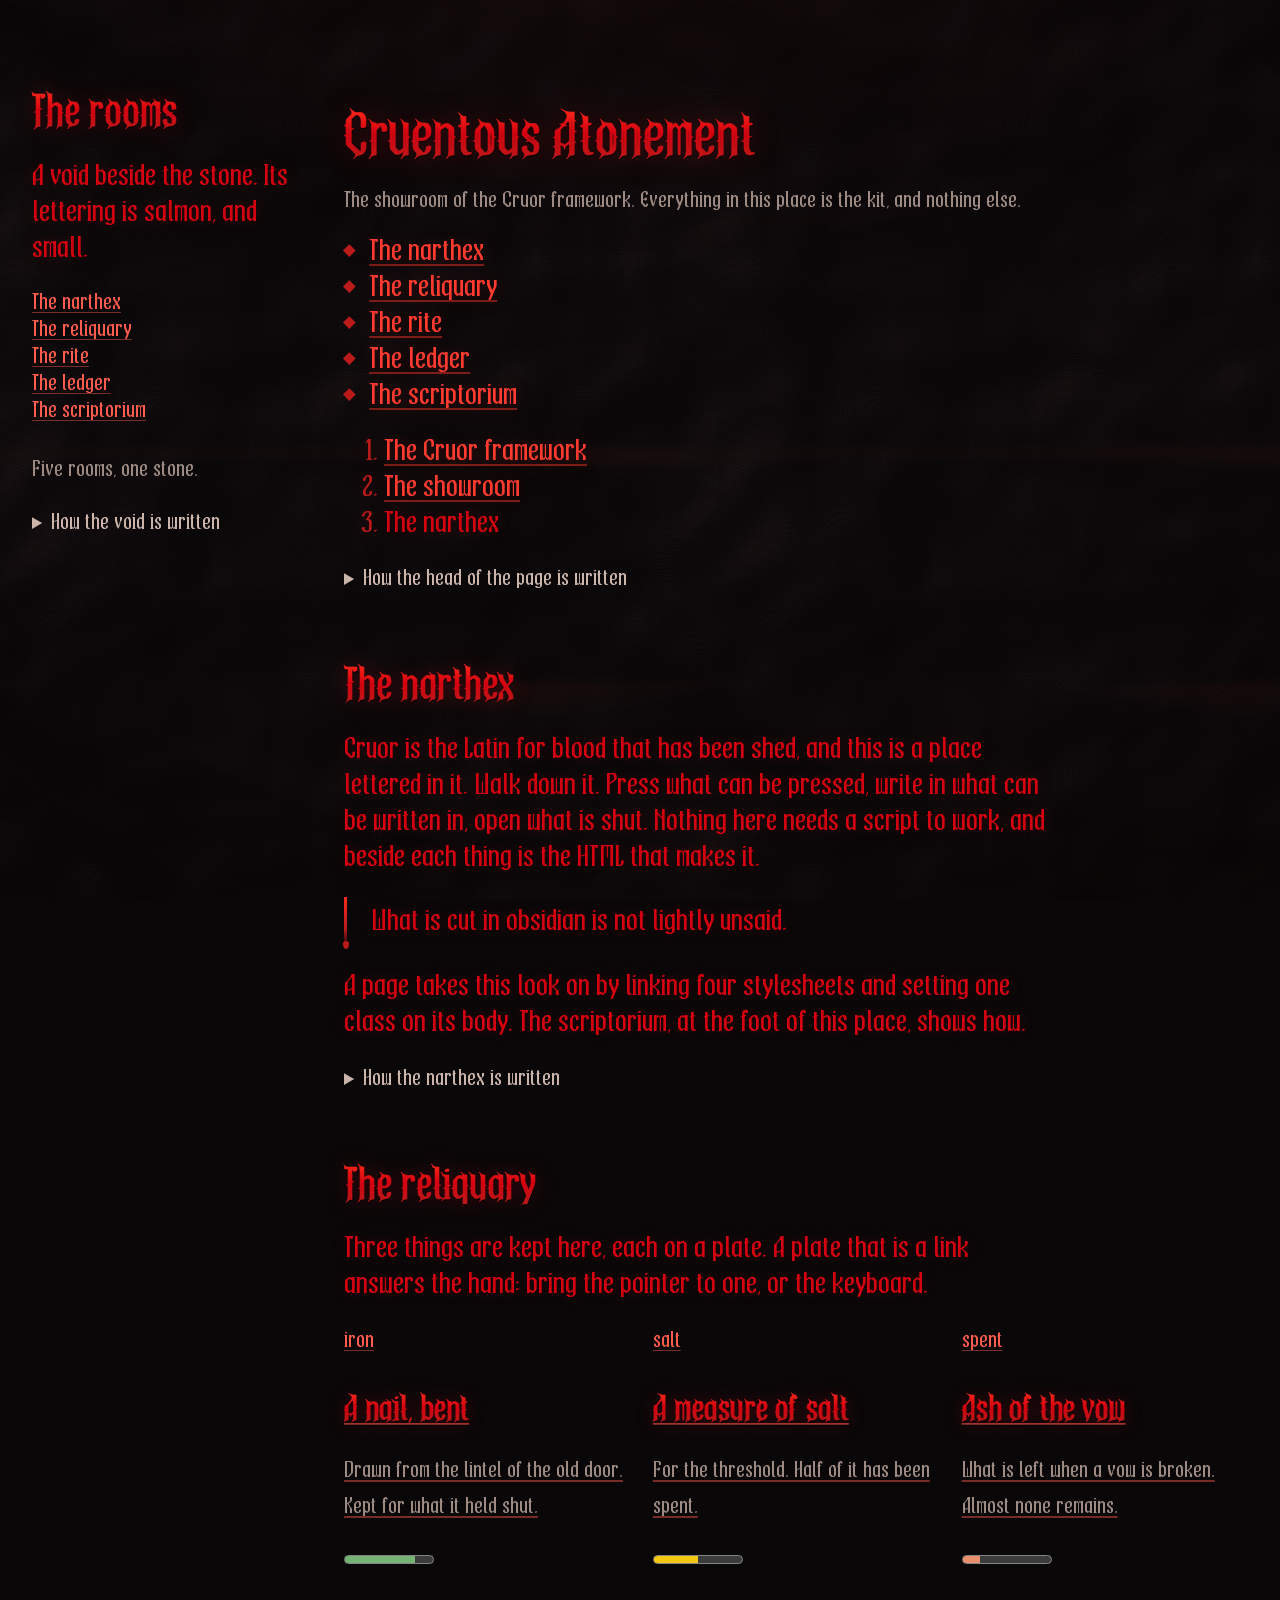
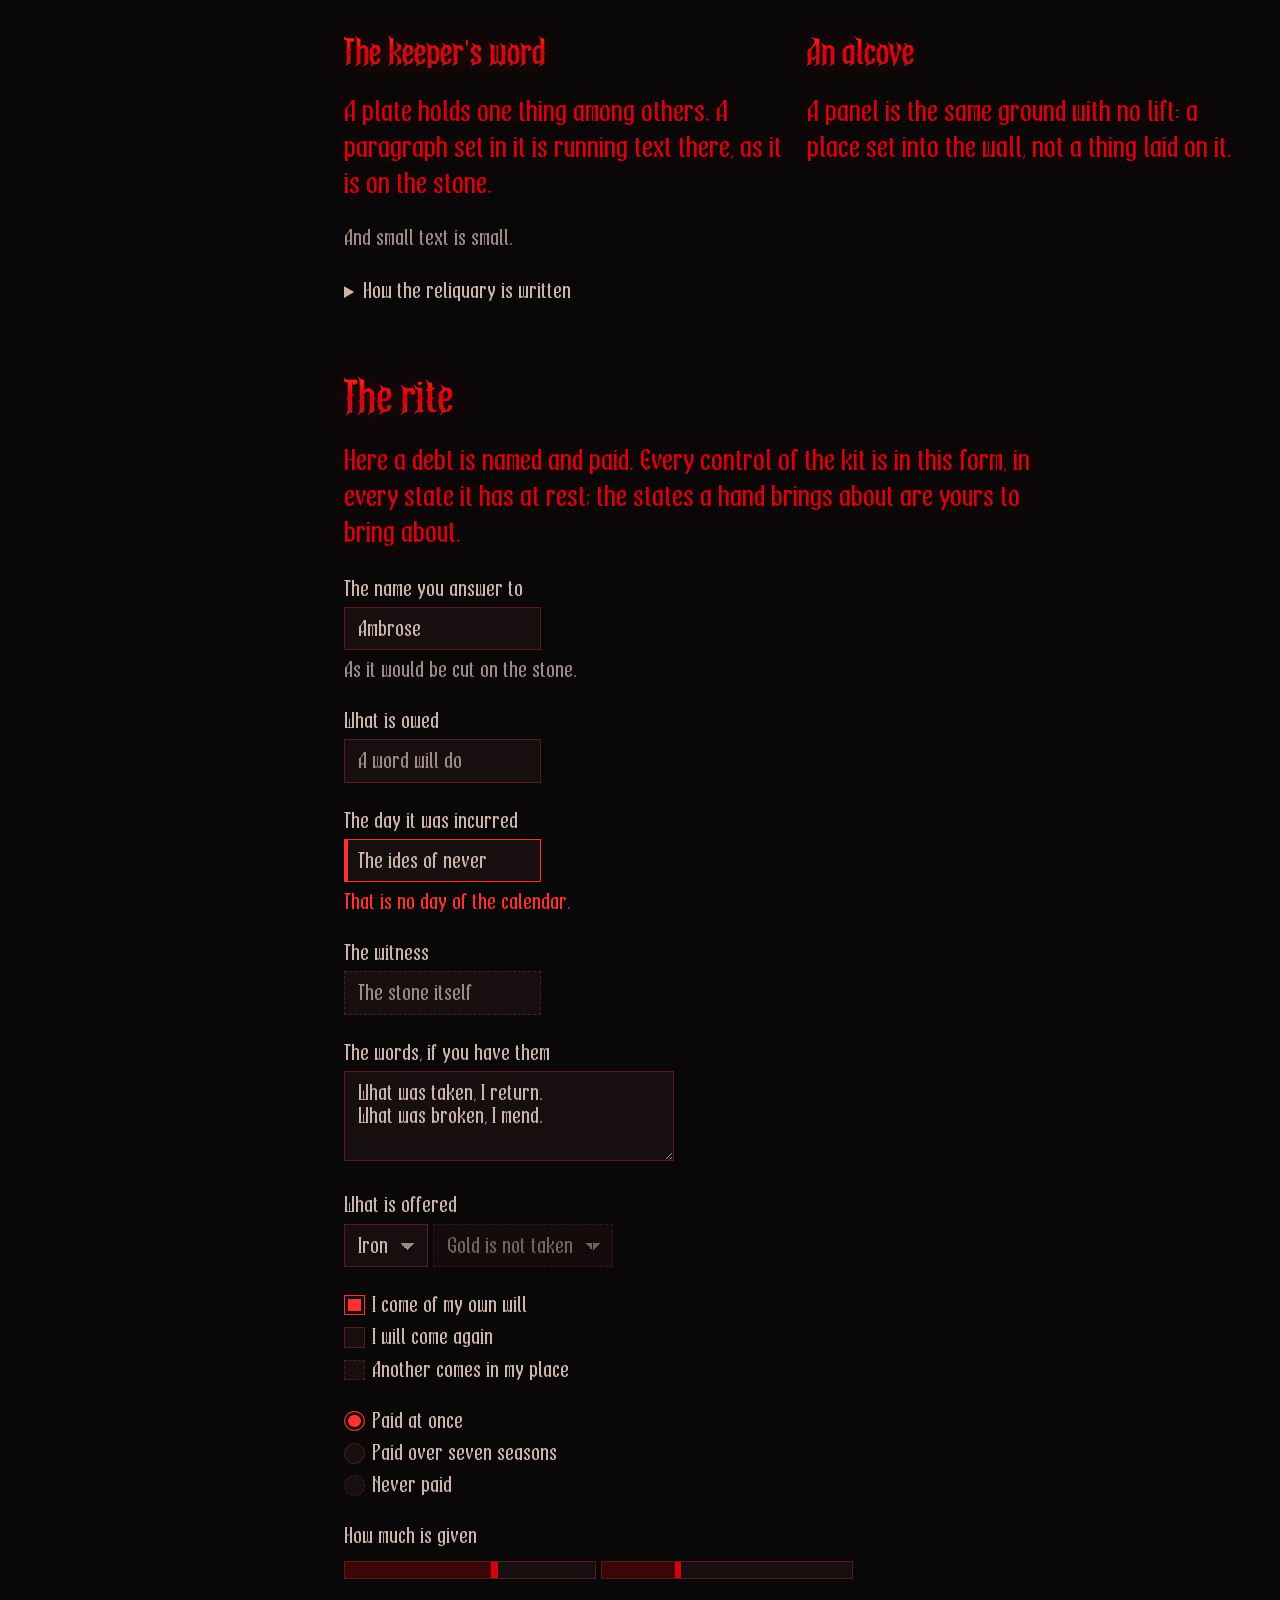
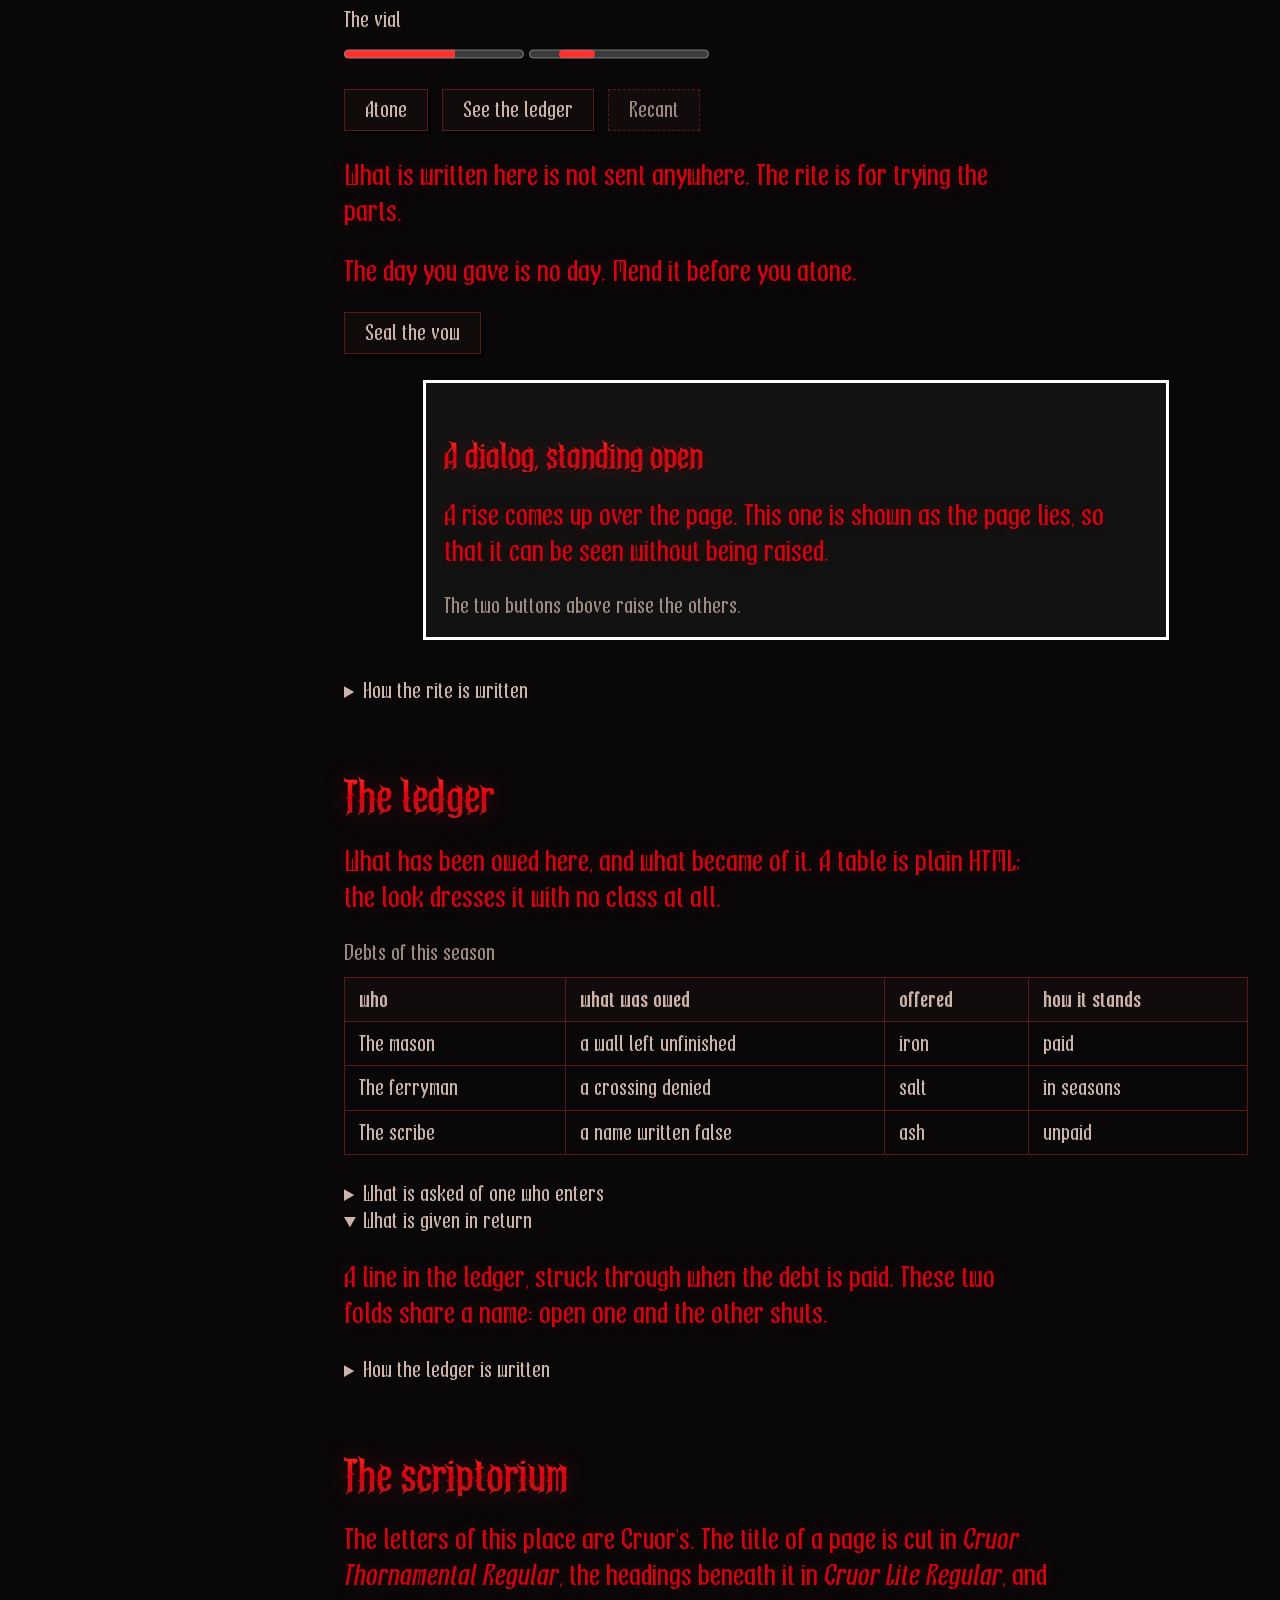
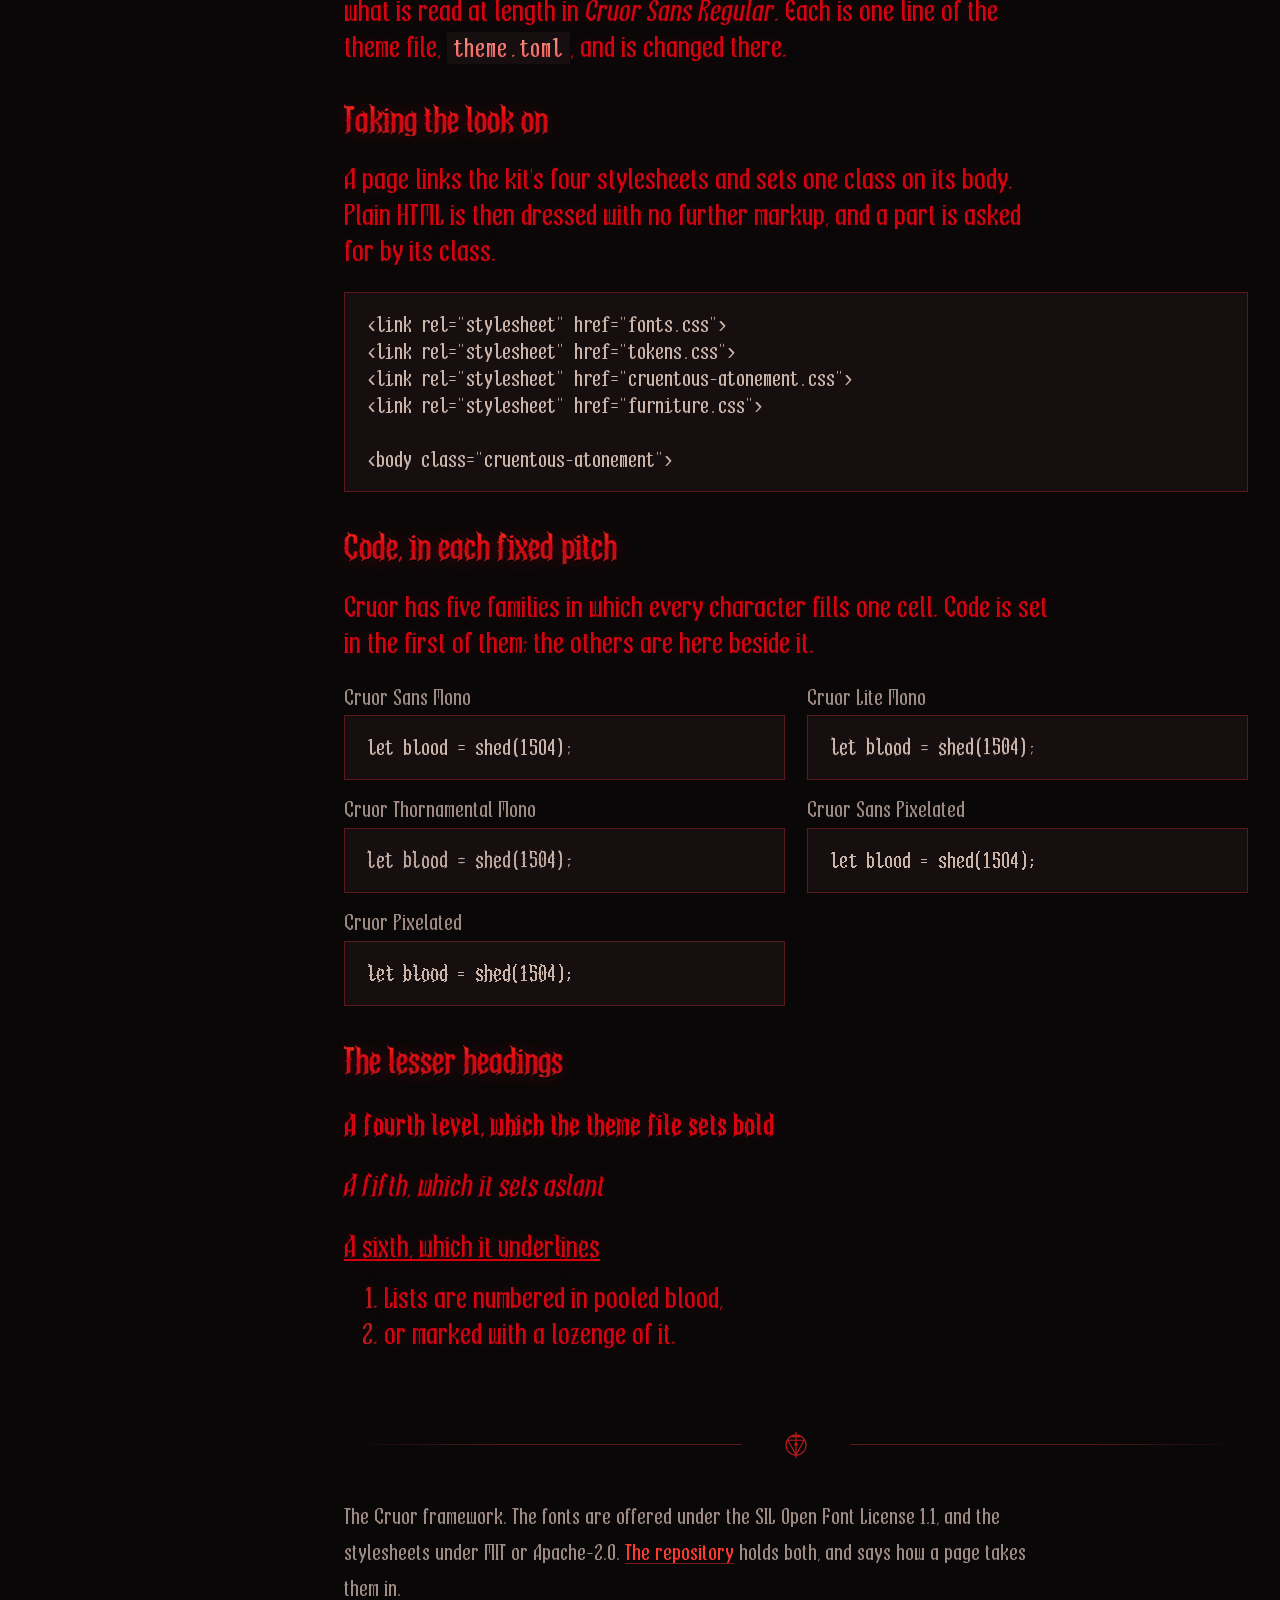
==== showroom/index.html @ e559965f "sprint-1: T-209 The showroom, built from the kit alone" ====
<!doctype html>
<html lang="en">
<head>
<meta charset="utf-8">
<meta name="viewport" content="width=device-width, initial-scale=1">
<title>Cruentous Atonement: the showroom of the Cruor framework</title>
<meta name="description" content="A place built from the Cruor framework and nothing else: the look called Cruentous Atonement, and every part of its furniture, to be seen and tried.">
<link rel="stylesheet" href="../fonts/fonts.css">
<link rel="stylesheet" href="../look/tokens.css">
<link rel="stylesheet" href="../look/cruentous-atonement.css">
<link rel="stylesheet" href="../look/furniture.css">
<link rel="stylesheet" href="showroom.css">
</head>
<body class="cruentous-atonement">

<div class="place">

<aside class="wing">
<nav class="cruor-void" id="void" aria-label="The rooms of this place" data-shows="the void: as it lies">
  <h2>The rooms</h2>
  <p>A void beside the stone. Its lettering is salmon, and small.</p>
  <div><a href="#narthex" aria-current="true" data-shows="the void: with a current row">The narthex</a></div>
  <div><a href="#reliquary">The reliquary</a></div>
  <div><a href="#rite">The rite</a></div>
  <div><a href="#ledger">The ledger</a></div>
  <div><a href="#scriptorium">The scriptorium</a></div>
  <p><small>Five rooms, one stone.</small></p>
</nav>
<details class="cruor-fold how">
<summary>How the void is written</summary>
<pre class="written" data-of="void"><code>&lt;nav class=&quot;cruor-void&quot; id=&quot;void&quot; aria-label=&quot;The rooms of this place&quot; data-shows=&quot;the void: as it lies&quot;&gt;
  &lt;h2&gt;The rooms&lt;/h2&gt;
  &lt;p&gt;A void beside the stone. Its lettering is salmon, and small.&lt;/p&gt;
  &lt;div&gt;&lt;a href=&quot;#narthex&quot; aria-current=&quot;true&quot; data-shows=&quot;the void: with a current row&quot;&gt;The narthex&lt;/a&gt;&lt;/div&gt;
  &lt;div&gt;&lt;a href=&quot;#reliquary&quot;&gt;The reliquary&lt;/a&gt;&lt;/div&gt;
  &lt;div&gt;&lt;a href=&quot;#rite&quot;&gt;The rite&lt;/a&gt;&lt;/div&gt;
  &lt;div&gt;&lt;a href=&quot;#ledger&quot;&gt;The ledger&lt;/a&gt;&lt;/div&gt;
  &lt;div&gt;&lt;a href=&quot;#scriptorium&quot;&gt;The scriptorium&lt;/a&gt;&lt;/div&gt;
  &lt;p&gt;&lt;small&gt;Five rooms, one stone.&lt;/small&gt;&lt;/p&gt;
&lt;/nav&gt;</code></pre>
</details>
</aside>

<main class="nave">

<header class="cruor-masthead" id="head" data-shows="masthead: as it lies">
  <h1>Cruentous Atonement</h1>
  <small>The showroom of the Cruor framework. Everything in this place is the kit, and nothing else.</small>
</header>

<nav aria-label="The rooms, along the head of the page">
<ul class="cruor-links" id="ways" data-shows="bar of links: with a current link">
  <li><a href="#narthex" aria-current="page">The narthex</a></li>
  <li><a href="#reliquary">The reliquary</a></li>
  <li><a href="#rite">The rite</a></li>
  <li><a href="#ledger">The ledger</a></li>
  <li><a href="#scriptorium">The scriptorium</a></li>
</ul>
</nav>

<nav aria-label="Where this room lies">
<ol class="cruor-trail" id="trail" data-shows="trail: with a current place">
  <li><a href="https://github.com/crussella0129/cruor-framework">The Cruor framework</a></li>
  <li><a href="#head">The showroom</a></li>
  <li><span aria-current="page">The narthex</span></li>
</ol>
</nav>

<details class="cruor-fold how">
<summary>How the head of the page is written</summary>
<pre class="written" data-of="head"><code>&lt;header class=&quot;cruor-masthead&quot; id=&quot;head&quot; data-shows=&quot;masthead: as it lies&quot;&gt;
  &lt;h1&gt;Cruentous Atonement&lt;/h1&gt;
  &lt;small&gt;The showroom of the Cruor framework. Everything in this place is the kit, and nothing else.&lt;/small&gt;
&lt;/header&gt;</code></pre>
<pre class="written" data-of="ways"><code>&lt;ul class=&quot;cruor-links&quot; id=&quot;ways&quot; data-shows=&quot;bar of links: with a current link&quot;&gt;
  &lt;li&gt;&lt;a href=&quot;#narthex&quot; aria-current=&quot;page&quot;&gt;The narthex&lt;/a&gt;&lt;/li&gt;
  &lt;li&gt;&lt;a href=&quot;#reliquary&quot;&gt;The reliquary&lt;/a&gt;&lt;/li&gt;
  &lt;li&gt;&lt;a href=&quot;#rite&quot;&gt;The rite&lt;/a&gt;&lt;/li&gt;
  &lt;li&gt;&lt;a href=&quot;#ledger&quot;&gt;The ledger&lt;/a&gt;&lt;/li&gt;
  &lt;li&gt;&lt;a href=&quot;#scriptorium&quot;&gt;The scriptorium&lt;/a&gt;&lt;/li&gt;
&lt;/ul&gt;</code></pre>
<pre class="written" data-of="trail"><code>&lt;ol class=&quot;cruor-trail&quot; id=&quot;trail&quot; data-shows=&quot;trail: with a current place&quot;&gt;
  &lt;li&gt;&lt;a href=&quot;https://github.com/crussella0129/cruor-framework&quot;&gt;The Cruor framework&lt;/a&gt;&lt;/li&gt;
  &lt;li&gt;&lt;a href=&quot;#head&quot;&gt;The showroom&lt;/a&gt;&lt;/li&gt;
  &lt;li&gt;&lt;span aria-current=&quot;page&quot;&gt;The narthex&lt;/span&gt;&lt;/li&gt;
&lt;/ol&gt;</code></pre>
</details>

<section class="room" id="narthex" aria-labelledby="narthex-title">
<h2 id="narthex-title">The narthex</h2>

<p class="cruor-seal" id="welcome" data-shows="seal: as it lies">Cruor is the Latin for blood that has been shed, and this is a place lettered in it. Walk down it. Press what can be pressed, write in what can be written in, open what is shut. Nothing here needs a script to work, and beside each thing is the HTML that makes it.</p>

<blockquote>What is cut in obsidian is not lightly unsaid.</blockquote>

<div class="cruor-hairline" id="scored" role="separator" data-shows="hairline: as it lies"></div>

<div class="cruor-notice" id="note" data-kind="note" data-shows="notice: a note">
  <p>A page takes this look on by linking four stylesheets and setting one class on its body. The scriptorium, at the foot of this place, shows how.</p>
</div>

<details class="cruor-fold how">
<summary>How the narthex is written</summary>
<pre class="written" data-of="welcome"><code>&lt;p class=&quot;cruor-seal&quot; id=&quot;welcome&quot; data-shows=&quot;seal: as it lies&quot;&gt;Cruor is the Latin for blood that has been shed, and this is a place lettered in it. Walk down it. Press what can be pressed, write in what can be written in, open what is shut. Nothing here needs a script to work, and beside each thing is the HTML that makes it.&lt;/p&gt;</code></pre>
<pre class="written" data-of="scored"><code>&lt;div class=&quot;cruor-hairline&quot; id=&quot;scored&quot; role=&quot;separator&quot; data-shows=&quot;hairline: as it lies&quot;&gt;&lt;/div&gt;</code></pre>
<pre class="written" data-of="note"><code>&lt;div class=&quot;cruor-notice&quot; id=&quot;note&quot; data-kind=&quot;note&quot; data-shows=&quot;notice: a note&quot;&gt;
  &lt;p&gt;A page takes this look on by linking four stylesheets and setting one class on its body. The scriptorium, at the foot of this place, shows how.&lt;/p&gt;
&lt;/div&gt;</code></pre>
</details>
</section>

<section class="room" id="reliquary" aria-labelledby="reliquary-title">
<h2 id="reliquary-title">The reliquary</h2>

<p>Three things are kept here, each on a plate. A plate that is a link answers the hand: bring the pointer to one, or the keyboard.</p>

<div class="relics">
<a class="cruor-plate" id="relic-nail" href="#rite" data-shows="plate: a link">
  <span class="cruor-badge" data-shows="badge: as it lies">iron</span>
  <h3>A nail, bent</h3>
  <p><small>Drawn from the lintel of the old door. Kept for what it held shut.</small></p>
  <meter class="cruor-measure" min="0" max="10" low="3" high="7" optimum="9" value="8" aria-label="How much of it remains" data-shows="measure: high">8 of 10</meter>
</a>
<a class="cruor-plate" id="relic-salt" href="#rite">
  <span class="cruor-badge">salt</span>
  <h3>A measure of salt</h3>
  <p><small>For the threshold. Half of it has been spent.</small></p>
  <meter class="cruor-measure" min="0" max="10" low="3" high="7" optimum="9" value="5" aria-label="How much of it remains" data-shows="measure: middling">5 of 10</meter>
</a>
<a class="cruor-plate" id="relic-ash" href="#rite">
  <span class="cruor-badge" data-kind="fault" data-shows="badge: a fault">spent</span>
  <h3>Ash of the vow</h3>
  <p><small>What is left when a vow is broken. Almost none remains.</small></p>
  <meter class="cruor-measure" min="0" max="10" low="3" high="7" optimum="9" value="2" aria-label="How much of it remains" data-shows="measure: low">2 of 10</meter>
</a>
</div>

<div class="pair">
<div class="cruor-plate" id="keeper" data-shows="plate: as it lies">
  <h3>The keeper's word</h3>
  <p>A plate holds one thing among others. A paragraph set in it is running text there, as it is on the stone.</p>
  <small>And small text is small.</small>
</div>
<div class="cruor-panel" id="alcove" data-shows="panel: as it lies">
  <h3>An alcove</h3>
  <p>A panel is the same ground with no lift: a place set into the wall, not a thing laid on it.</p>
</div>
</div>

<details class="cruor-fold how">
<summary>How the reliquary is written</summary>
<pre class="written" data-of="relic-nail"><code>&lt;a class=&quot;cruor-plate&quot; id=&quot;relic-nail&quot; href=&quot;#rite&quot; data-shows=&quot;plate: a link&quot;&gt;
  &lt;span class=&quot;cruor-badge&quot; data-shows=&quot;badge: as it lies&quot;&gt;iron&lt;/span&gt;
  &lt;h3&gt;A nail, bent&lt;/h3&gt;
  &lt;p&gt;&lt;small&gt;Drawn from the lintel of the old door. Kept for what it held shut.&lt;/small&gt;&lt;/p&gt;
  &lt;meter class=&quot;cruor-measure&quot; min=&quot;0&quot; max=&quot;10&quot; low=&quot;3&quot; high=&quot;7&quot; optimum=&quot;9&quot; value=&quot;8&quot; aria-label=&quot;How much of it remains&quot; data-shows=&quot;measure: high&quot;&gt;8 of 10&lt;/meter&gt;
&lt;/a&gt;</code></pre>
<pre class="written" data-of="relic-salt"><code>&lt;a class=&quot;cruor-plate&quot; id=&quot;relic-salt&quot; href=&quot;#rite&quot;&gt;
  &lt;span class=&quot;cruor-badge&quot;&gt;salt&lt;/span&gt;
  &lt;h3&gt;A measure of salt&lt;/h3&gt;
  &lt;p&gt;&lt;small&gt;For the threshold. Half of it has been spent.&lt;/small&gt;&lt;/p&gt;
  &lt;meter class=&quot;cruor-measure&quot; min=&quot;0&quot; max=&quot;10&quot; low=&quot;3&quot; high=&quot;7&quot; optimum=&quot;9&quot; value=&quot;5&quot; aria-label=&quot;How much of it remains&quot; data-shows=&quot;measure: middling&quot;&gt;5 of 10&lt;/meter&gt;
&lt;/a&gt;</code></pre>
<pre class="written" data-of="relic-ash"><code>&lt;a class=&quot;cruor-plate&quot; id=&quot;relic-ash&quot; href=&quot;#rite&quot;&gt;
  &lt;span class=&quot;cruor-badge&quot; data-kind=&quot;fault&quot; data-shows=&quot;badge: a fault&quot;&gt;spent&lt;/span&gt;
  &lt;h3&gt;Ash of the vow&lt;/h3&gt;
  &lt;p&gt;&lt;small&gt;What is left when a vow is broken. Almost none remains.&lt;/small&gt;&lt;/p&gt;
  &lt;meter class=&quot;cruor-measure&quot; min=&quot;0&quot; max=&quot;10&quot; low=&quot;3&quot; high=&quot;7&quot; optimum=&quot;9&quot; value=&quot;2&quot; aria-label=&quot;How much of it remains&quot; data-shows=&quot;measure: low&quot;&gt;2 of 10&lt;/meter&gt;
&lt;/a&gt;</code></pre>
<pre class="written" data-of="keeper"><code>&lt;div class=&quot;cruor-plate&quot; id=&quot;keeper&quot; data-shows=&quot;plate: as it lies&quot;&gt;
  &lt;h3&gt;The keeper&#x27;s word&lt;/h3&gt;
  &lt;p&gt;A plate holds one thing among others. A paragraph set in it is running text there, as it is on the stone.&lt;/p&gt;
  &lt;small&gt;And small text is small.&lt;/small&gt;
&lt;/div&gt;</code></pre>
<pre class="written" data-of="alcove"><code>&lt;div class=&quot;cruor-panel&quot; id=&quot;alcove&quot; data-shows=&quot;panel: as it lies&quot;&gt;
  &lt;h3&gt;An alcove&lt;/h3&gt;
  &lt;p&gt;A panel is the same ground with no lift: a place set into the wall, not a thing laid on it.&lt;/p&gt;
&lt;/div&gt;</code></pre>
</details>
</section>

<section class="room" id="rite" aria-labelledby="rite-title">
<h2 id="rite-title">The rite</h2>

<p>Here a debt is named and paid. Every control of the kit is in this form, in every state it has at rest; the states a hand brings about are yours to bring about.</p>

<form class="cruor-panel rite" action="#rite" method="get">
<div class="line" id="rite-name">
  <label class="cruor-label" for="name" data-shows="label: as it lies">The name you answer to</label>
  <input class="cruor-field" id="name" name="name" type="text" value="Ambrose" data-shows="field: filled">
  <span class="cruor-hint" data-shows="hint: as it lies">As it would be cut on the stone.</span>
</div>
<div class="line" id="rite-debt">
  <label class="cruor-label" for="debt">What is owed</label>
  <input class="cruor-field" id="debt" name="debt" type="text" placeholder="A word will do" data-shows="field: empty">
</div>
<div class="line" id="rite-day">
  <label class="cruor-label" for="day">The day it was incurred</label>
  <input class="cruor-field" id="day" name="day" type="text" value="The ides of never" aria-invalid="true" aria-describedby="day-fault" data-shows="field: faulty">
  <span class="cruor-fault" id="day-fault" data-shows="fault: as it lies">That is no day of the calendar.</span>
</div>
<div class="line" id="rite-sealed">
  <label class="cruor-label" for="witness">The witness</label>
  <input class="cruor-field" id="witness" name="witness" type="text" value="The stone itself" disabled data-shows="field: unable">
</div>
    <div class="line" id="rite-words">
      <label class="cruor-label" for="words">The words, if you have them</label>
      <textarea class="cruor-field" id="words" name="words" rows="3" cols="36" data-shows="field: many lines">What was taken, I return.
What was broken, I mend.</textarea>
    </div>
<div class="line" id="rite-offering">
  <label class="cruor-label" for="offering">What is offered</label>
  <select class="cruor-choice" id="offering" name="offering" data-shows="choice: as it lies">
    <option>Iron</option>
    <option>Salt</option>
    <option>Ash</option>
  </select>
  <select class="cruor-choice" name="refused" disabled aria-label="What cannot be offered" data-shows="choice: unable">
    <option>Gold is not taken</option>
  </select>
</div>
<div class="line" id="rite-will">
  <label class="cruor-label"><input class="cruor-tick" type="checkbox" name="will" checked data-shows="tick box: ticked">I come of my own will</label>
  <label class="cruor-label"><input class="cruor-tick" type="checkbox" name="again" data-shows="tick box: unticked">I will come again</label>
  <label class="cruor-label"><input class="cruor-tick" type="checkbox" name="proxy" disabled data-shows="tick box: unable">Another comes in my place</label>
</div>
<div class="line" id="rite-paid">
  <label class="cruor-label"><input class="cruor-radio" type="radio" name="paid" value="once" checked data-shows="radio button: picked">Paid at once</label>
  <label class="cruor-label"><input class="cruor-radio" type="radio" name="paid" value="seasons" data-shows="radio button: unpicked">Paid over seven seasons</label>
  <label class="cruor-label"><input class="cruor-radio" type="radio" name="never" value="never" disabled data-shows="radio button: unable">Never paid</label>
</div>
<div class="line" id="rite-measure">
  <label class="cruor-label" for="drops">How much is given</label>
  <input class="cruor-slider" id="drops" name="drops" type="range" min="0" max="10" value="6" data-shows="slider: as it lies">
  <input class="cruor-slider" name="fixed" type="range" min="0" max="10" value="3" disabled aria-label="What has been given already" data-shows="slider: unable">
</div>
<div class="line" id="rite-vial">
  <label class="cruor-label" for="vial">The vial</label>
  <progress class="cruor-progress" id="vial" max="100" value="62" data-shows="progress: with a value">62 of 100</progress>
  <progress class="cruor-progress" aria-label="A vial not yet measured" data-shows="progress: without one"></progress>
</div>
<div class="line" id="rite-act">
  <button type="button" class="cruor-button" popovertarget="whisper" data-shows="button: as it lies">Atone</button>
  <a class="cruor-button" href="#ledger" data-shows="button: a link">See the ledger</a>
  <button type="button" class="cruor-button" disabled data-shows="button: unable">Recant</button>
  <span class="cruor-loader" role="status" aria-label="The stone considers" data-shows="loader: as it lies"></span>
</div>
</form>

<div class="cruor-notice" id="warning" data-kind="warning" data-shows="notice: a warning">
  <p>What is written here is not sent anywhere. The rite is for trying the parts.</p>
</div>

<div class="cruor-notice" id="refusal" data-kind="fault" data-shows="notice: a fault">
  <p>The day you gave is no day. Mend it before you atone.</p>
</div>

<div class="cruor-rise" id="whisper" popover>
  <p>It is heard. Nothing more is asked of you today.</p>
  <small>Press Escape, or anywhere beyond this, to send it away.</small>
</div>

<div class="line" id="rite-vow">
  <button type="button" class="cruor-button" commandfor="vow" command="show-modal">Seal the vow</button>
  <dialog class="cruor-rise" id="vow" aria-labelledby="vow-title">
    <h3 id="vow-title">Seal it?</h3>
    <p>Once sealed, the page behind this waits until you answer.</p>
    <button type="button" class="cruor-button" commandfor="vow" command="close">It is sealed</button>
  </dialog>
</div>

<div class="stage">
<dialog class="cruor-rise" id="standing" open aria-labelledby="standing-title" data-shows="rise: a dialog, open">
  <h3 id="standing-title">A dialog, standing open</h3>
  <p>A rise comes up over the page. This one is shown as the page lies, so that it can be seen without being raised.</p>
  <small>The two buttons above raise the others.</small>
</dialog>
</div>

<details class="cruor-fold how">
<summary>How the rite is written</summary>
<pre class="written" data-of="rite-name"><code>&lt;div class=&quot;line&quot; id=&quot;rite-name&quot;&gt;
  &lt;label class=&quot;cruor-label&quot; for=&quot;name&quot; data-shows=&quot;label: as it lies&quot;&gt;The name you answer to&lt;/label&gt;
  &lt;input class=&quot;cruor-field&quot; id=&quot;name&quot; name=&quot;name&quot; type=&quot;text&quot; value=&quot;Ambrose&quot; data-shows=&quot;field: filled&quot;&gt;
  &lt;span class=&quot;cruor-hint&quot; data-shows=&quot;hint: as it lies&quot;&gt;As it would be cut on the stone.&lt;/span&gt;
&lt;/div&gt;</code></pre>
<pre class="written" data-of="rite-debt"><code>&lt;div class=&quot;line&quot; id=&quot;rite-debt&quot;&gt;
  &lt;label class=&quot;cruor-label&quot; for=&quot;debt&quot;&gt;What is owed&lt;/label&gt;
  &lt;input class=&quot;cruor-field&quot; id=&quot;debt&quot; name=&quot;debt&quot; type=&quot;text&quot; placeholder=&quot;A word will do&quot; data-shows=&quot;field: empty&quot;&gt;
&lt;/div&gt;</code></pre>
<pre class="written" data-of="rite-day"><code>&lt;div class=&quot;line&quot; id=&quot;rite-day&quot;&gt;
  &lt;label class=&quot;cruor-label&quot; for=&quot;day&quot;&gt;The day it was incurred&lt;/label&gt;
  &lt;input class=&quot;cruor-field&quot; id=&quot;day&quot; name=&quot;day&quot; type=&quot;text&quot; value=&quot;The ides of never&quot; aria-invalid=&quot;true&quot; aria-describedby=&quot;day-fault&quot; data-shows=&quot;field: faulty&quot;&gt;
  &lt;span class=&quot;cruor-fault&quot; id=&quot;day-fault&quot; data-shows=&quot;fault: as it lies&quot;&gt;That is no day of the calendar.&lt;/span&gt;
&lt;/div&gt;</code></pre>
<pre class="written" data-of="rite-sealed"><code>&lt;div class=&quot;line&quot; id=&quot;rite-sealed&quot;&gt;
  &lt;label class=&quot;cruor-label&quot; for=&quot;witness&quot;&gt;The witness&lt;/label&gt;
  &lt;input class=&quot;cruor-field&quot; id=&quot;witness&quot; name=&quot;witness&quot; type=&quot;text&quot; value=&quot;The stone itself&quot; disabled data-shows=&quot;field: unable&quot;&gt;
&lt;/div&gt;</code></pre>
<pre class="written" data-of="rite-words"><code>    &lt;div class=&quot;line&quot; id=&quot;rite-words&quot;&gt;
      &lt;label class=&quot;cruor-label&quot; for=&quot;words&quot;&gt;The words, if you have them&lt;/label&gt;
      &lt;textarea class=&quot;cruor-field&quot; id=&quot;words&quot; name=&quot;words&quot; rows=&quot;3&quot; cols=&quot;36&quot; data-shows=&quot;field: many lines&quot;&gt;What was taken, I return.
What was broken, I mend.&lt;/textarea&gt;
    &lt;/div&gt;</code></pre>
<pre class="written" data-of="rite-offering"><code>&lt;div class=&quot;line&quot; id=&quot;rite-offering&quot;&gt;
  &lt;label class=&quot;cruor-label&quot; for=&quot;offering&quot;&gt;What is offered&lt;/label&gt;
  &lt;select class=&quot;cruor-choice&quot; id=&quot;offering&quot; name=&quot;offering&quot; data-shows=&quot;choice: as it lies&quot;&gt;
    &lt;option&gt;Iron&lt;/option&gt;
    &lt;option&gt;Salt&lt;/option&gt;
    &lt;option&gt;Ash&lt;/option&gt;
  &lt;/select&gt;
  &lt;select class=&quot;cruor-choice&quot; name=&quot;refused&quot; disabled aria-label=&quot;What cannot be offered&quot; data-shows=&quot;choice: unable&quot;&gt;
    &lt;option&gt;Gold is not taken&lt;/option&gt;
  &lt;/select&gt;
&lt;/div&gt;</code></pre>
<pre class="written" data-of="rite-will"><code>&lt;div class=&quot;line&quot; id=&quot;rite-will&quot;&gt;
  &lt;label class=&quot;cruor-label&quot;&gt;&lt;input class=&quot;cruor-tick&quot; type=&quot;checkbox&quot; name=&quot;will&quot; checked data-shows=&quot;tick box: ticked&quot;&gt;I come of my own will&lt;/label&gt;
  &lt;label class=&quot;cruor-label&quot;&gt;&lt;input class=&quot;cruor-tick&quot; type=&quot;checkbox&quot; name=&quot;again&quot; data-shows=&quot;tick box: unticked&quot;&gt;I will come again&lt;/label&gt;
  &lt;label class=&quot;cruor-label&quot;&gt;&lt;input class=&quot;cruor-tick&quot; type=&quot;checkbox&quot; name=&quot;proxy&quot; disabled data-shows=&quot;tick box: unable&quot;&gt;Another comes in my place&lt;/label&gt;
&lt;/div&gt;</code></pre>
<pre class="written" data-of="rite-paid"><code>&lt;div class=&quot;line&quot; id=&quot;rite-paid&quot;&gt;
  &lt;label class=&quot;cruor-label&quot;&gt;&lt;input class=&quot;cruor-radio&quot; type=&quot;radio&quot; name=&quot;paid&quot; value=&quot;once&quot; checked data-shows=&quot;radio button: picked&quot;&gt;Paid at once&lt;/label&gt;
  &lt;label class=&quot;cruor-label&quot;&gt;&lt;input class=&quot;cruor-radio&quot; type=&quot;radio&quot; name=&quot;paid&quot; value=&quot;seasons&quot; data-shows=&quot;radio button: unpicked&quot;&gt;Paid over seven seasons&lt;/label&gt;
  &lt;label class=&quot;cruor-label&quot;&gt;&lt;input class=&quot;cruor-radio&quot; type=&quot;radio&quot; name=&quot;never&quot; value=&quot;never&quot; disabled data-shows=&quot;radio button: unable&quot;&gt;Never paid&lt;/label&gt;
&lt;/div&gt;</code></pre>
<pre class="written" data-of="rite-measure"><code>&lt;div class=&quot;line&quot; id=&quot;rite-measure&quot;&gt;
  &lt;label class=&quot;cruor-label&quot; for=&quot;drops&quot;&gt;How much is given&lt;/label&gt;
  &lt;input class=&quot;cruor-slider&quot; id=&quot;drops&quot; name=&quot;drops&quot; type=&quot;range&quot; min=&quot;0&quot; max=&quot;10&quot; value=&quot;6&quot; data-shows=&quot;slider: as it lies&quot;&gt;
  &lt;input class=&quot;cruor-slider&quot; name=&quot;fixed&quot; type=&quot;range&quot; min=&quot;0&quot; max=&quot;10&quot; value=&quot;3&quot; disabled aria-label=&quot;What has been given already&quot; data-shows=&quot;slider: unable&quot;&gt;
&lt;/div&gt;</code></pre>
<pre class="written" data-of="rite-vial"><code>&lt;div class=&quot;line&quot; id=&quot;rite-vial&quot;&gt;
  &lt;label class=&quot;cruor-label&quot; for=&quot;vial&quot;&gt;The vial&lt;/label&gt;
  &lt;progress class=&quot;cruor-progress&quot; id=&quot;vial&quot; max=&quot;100&quot; value=&quot;62&quot; data-shows=&quot;progress: with a value&quot;&gt;62 of 100&lt;/progress&gt;
  &lt;progress class=&quot;cruor-progress&quot; aria-label=&quot;A vial not yet measured&quot; data-shows=&quot;progress: without one&quot;&gt;&lt;/progress&gt;
&lt;/div&gt;</code></pre>
<pre class="written" data-of="rite-act"><code>&lt;div class=&quot;line&quot; id=&quot;rite-act&quot;&gt;
  &lt;button type=&quot;button&quot; class=&quot;cruor-button&quot; popovertarget=&quot;whisper&quot; data-shows=&quot;button: as it lies&quot;&gt;Atone&lt;/button&gt;
  &lt;a class=&quot;cruor-button&quot; href=&quot;#ledger&quot; data-shows=&quot;button: a link&quot;&gt;See the ledger&lt;/a&gt;
  &lt;button type=&quot;button&quot; class=&quot;cruor-button&quot; disabled data-shows=&quot;button: unable&quot;&gt;Recant&lt;/button&gt;
  &lt;span class=&quot;cruor-loader&quot; role=&quot;status&quot; aria-label=&quot;The stone considers&quot; data-shows=&quot;loader: as it lies&quot;&gt;&lt;/span&gt;
&lt;/div&gt;</code></pre>
<pre class="written" data-of="warning"><code>&lt;div class=&quot;cruor-notice&quot; id=&quot;warning&quot; data-kind=&quot;warning&quot; data-shows=&quot;notice: a warning&quot;&gt;
  &lt;p&gt;What is written here is not sent anywhere. The rite is for trying the parts.&lt;/p&gt;
&lt;/div&gt;</code></pre>
<pre class="written" data-of="refusal"><code>&lt;div class=&quot;cruor-notice&quot; id=&quot;refusal&quot; data-kind=&quot;fault&quot; data-shows=&quot;notice: a fault&quot;&gt;
  &lt;p&gt;The day you gave is no day. Mend it before you atone.&lt;/p&gt;
&lt;/div&gt;</code></pre>
<pre class="written" data-of="whisper"><code>&lt;div class=&quot;cruor-rise&quot; id=&quot;whisper&quot; popover&gt;
  &lt;p&gt;It is heard. Nothing more is asked of you today.&lt;/p&gt;
  &lt;small&gt;Press Escape, or anywhere beyond this, to send it away.&lt;/small&gt;
&lt;/div&gt;</code></pre>
<pre class="written" data-of="rite-vow"><code>&lt;div class=&quot;line&quot; id=&quot;rite-vow&quot;&gt;
  &lt;button type=&quot;button&quot; class=&quot;cruor-button&quot; commandfor=&quot;vow&quot; command=&quot;show-modal&quot;&gt;Seal the vow&lt;/button&gt;
  &lt;dialog class=&quot;cruor-rise&quot; id=&quot;vow&quot; aria-labelledby=&quot;vow-title&quot;&gt;
    &lt;h3 id=&quot;vow-title&quot;&gt;Seal it?&lt;/h3&gt;
    &lt;p&gt;Once sealed, the page behind this waits until you answer.&lt;/p&gt;
    &lt;button type=&quot;button&quot; class=&quot;cruor-button&quot; commandfor=&quot;vow&quot; command=&quot;close&quot;&gt;It is sealed&lt;/button&gt;
  &lt;/dialog&gt;
&lt;/div&gt;</code></pre>
<pre class="written" data-of="standing"><code>&lt;dialog class=&quot;cruor-rise&quot; id=&quot;standing&quot; open aria-labelledby=&quot;standing-title&quot; data-shows=&quot;rise: a dialog, open&quot;&gt;
  &lt;h3 id=&quot;standing-title&quot;&gt;A dialog, standing open&lt;/h3&gt;
  &lt;p&gt;A rise comes up over the page. This one is shown as the page lies, so that it can be seen without being raised.&lt;/p&gt;
  &lt;small&gt;The two buttons above raise the others.&lt;/small&gt;
&lt;/dialog&gt;</code></pre>
</details>
</section>

<section class="room" id="ledger" aria-labelledby="ledger-title">
<h2 id="ledger-title">The ledger</h2>

<p>What has been owed here, and what became of it. A table is plain HTML; the look dresses it with no class at all.</p>

<table>
  <caption>Debts of this season</caption>
  <thead>
    <tr><th>who</th><th>what was owed</th><th>offered</th><th>how it stands</th></tr>
  </thead>
  <tbody>
    <tr><td>The mason</td><td>a wall left unfinished</td><td>iron</td><td><span class="cruor-badge">paid</span></td></tr>
    <tr><td>The ferryman</td><td>a crossing denied</td><td>salt</td><td><span class="cruor-badge">in seasons</span></td></tr>
    <tr><td>The scribe</td><td>a name written false</td><td>ash</td><td><span class="cruor-badge" data-kind="fault">unpaid</span></td></tr>
  </tbody>
</table>

<details class="cruor-fold" id="rule-one" name="rules" data-shows="fold: shut">
  <summary>What is asked of one who enters</summary>
  <p>That they come of their own will, and say what is owed.</p>
</details>
<details class="cruor-fold" id="rule-two" name="rules" open data-shows="fold: open">
  <summary>What is given in return</summary>
  <p>A line in the ledger, struck through when the debt is paid. These two folds share a name: open one and the other shuts.</p>
</details>

<div class="cruor-sigil" id="mark" role="separator" data-shows="sigil: as it lies"></div>

<details class="cruor-fold how">
<summary>How the ledger is written</summary>
<pre class="written" data-of="rule-one"><code>&lt;details class=&quot;cruor-fold&quot; id=&quot;rule-one&quot; name=&quot;rules&quot; data-shows=&quot;fold: shut&quot;&gt;
  &lt;summary&gt;What is asked of one who enters&lt;/summary&gt;
  &lt;p&gt;That they come of their own will, and say what is owed.&lt;/p&gt;
&lt;/details&gt;</code></pre>
<pre class="written" data-of="rule-two"><code>&lt;details class=&quot;cruor-fold&quot; id=&quot;rule-two&quot; name=&quot;rules&quot; open data-shows=&quot;fold: open&quot;&gt;
  &lt;summary&gt;What is given in return&lt;/summary&gt;
  &lt;p&gt;A line in the ledger, struck through when the debt is paid. These two folds share a name: open one and the other shuts.&lt;/p&gt;
&lt;/details&gt;</code></pre>
<pre class="written" data-of="mark"><code>&lt;div class=&quot;cruor-sigil&quot; id=&quot;mark&quot; role=&quot;separator&quot; data-shows=&quot;sigil: as it lies&quot;&gt;&lt;/div&gt;</code></pre>
</details>
</section>

<section class="room" id="scriptorium" aria-labelledby="scriptorium-title">
<h2 id="scriptorium-title">The scriptorium</h2>

<p>The letters of this place are Cruor's. The title of a page is cut in <em>Cruor Thornamental Regular</em>, the headings beneath it in <em>Cruor Lite Regular</em>, and what is read at length in <em>Cruor Sans Regular</em>. Each is one line of the theme file, <code>theme.toml</code>, and is changed there.</p>

<h3>Taking the look on</h3>

<p>A page links the kit's four stylesheets and sets one class on its body. Plain HTML is then dressed with no further markup, and a part is asked for by its class.</p>

<pre><code>&lt;link rel=&quot;stylesheet&quot; href=&quot;fonts.css&quot;&gt;
&lt;link rel=&quot;stylesheet&quot; href=&quot;tokens.css&quot;&gt;
&lt;link rel=&quot;stylesheet&quot; href=&quot;cruentous-atonement.css&quot;&gt;
&lt;link rel=&quot;stylesheet&quot; href=&quot;furniture.css&quot;&gt;

&lt;body class=&quot;cruentous-atonement&quot;&gt;</code></pre>

<h3>Code, in each fixed pitch</h3>

<p>Cruor has five families in which every character fills one cell. Code is set in the first of them; the others are here beside it.</p>

<div class="fixed-pitch" id="fixed-pitch">
<div class="fixed" data-family="Cruor Sans Mono">
  <small>Cruor Sans Mono</small>
  <pre style="font-family: 'Cruor Sans Mono', monospace">let blood = shed(1504);</pre>
</div>
<div class="fixed" data-family="Cruor Lite Mono">
  <small>Cruor Lite Mono</small>
  <pre style="font-family: 'Cruor Lite Mono', monospace">let blood = shed(1504);</pre>
</div>
<div class="fixed" data-family="Cruor Thornamental Mono">
  <small>Cruor Thornamental Mono</small>
  <pre style="font-family: 'Cruor Thornamental Mono', monospace">let blood = shed(1504);</pre>
</div>
<div class="fixed" data-family="Cruor Sans Pixelated">
  <small>Cruor Sans Pixelated</small>
  <pre style="font-family: 'Cruor Sans Pixelated', monospace">let blood = shed(1504);</pre>
</div>
<div class="fixed" data-family="Cruor Pixelated">
  <small>Cruor Pixelated</small>
  <pre style="font-family: 'Cruor Pixelated', monospace">let blood = shed(1504);</pre>
</div>
</div>

<h3>The lesser headings</h3>

<h4>A fourth level, which the theme file sets bold</h4>
<h5>A fifth, which it sets aslant</h5>
<h6>A sixth, which it underlines</h6>

<ol>
  <li>Lists are numbered in pooled blood,</li>
  <li>or marked with a lozenge of it.</li>
</ol>
</section>

<footer class="foot">
<hr>
<p><small>The Cruor framework. The fonts are offered under the SIL Open Font License 1.1, and the stylesheets under MIT or Apache-2.0. <a href="https://github.com/crussella0129/cruor-framework">The repository</a> holds both, and says how a page takes them in.</small></p>
</footer>

</main>

</div>

</body>
</html>
---- fonts/fonts.css ----
/*
 * The faces of Cruor: each family under its own name, in four styles.
 *
 * This file is offered under MIT OR Apache-2.0. The fonts it names are
 * offered under the SIL Open Font License 1.1; see OFL.txt beside it.
 *
 * It is made by the framework's tool from families.toml. Change the
 * list and run `css`; do not change this file by hand.
 */

/* Cruor Sans Regular: each letter at a width of its own */
@font-face {
  font-family: "Cruor Sans Regular";
  font-style: normal;
  font-weight: 400;
  font-display: swap;
  src: url("CruorSansRegular-Regular.woff2") format("woff2");
}
@font-face {
  font-family: "Cruor Sans Regular";
  font-style: normal;
  font-weight: 700;
  font-display: swap;
  src: url("CruorSansRegular-Bold.woff2") format("woff2");
}
@font-face {
  font-family: "Cruor Sans Regular";
  font-style: italic;
  font-weight: 400;
  font-display: swap;
  src: url("CruorSansRegular-Italic.woff2") format("woff2");
}
@font-face {
  font-family: "Cruor Sans Regular";
  font-style: italic;
  font-weight: 700;
  font-display: swap;
  src: url("CruorSansRegular-BoldItalic.woff2") format("woff2");
}

/* Cruor Lite Regular: each letter at a width of its own */
@font-face {
  font-family: "Cruor Lite Regular";
  font-style: normal;
  font-weight: 400;
  font-display: swap;
  src: url("CruorLiteRegular-Regular.woff2") format("woff2");
}
@font-face {
  font-family: "Cruor Lite Regular";
  font-style: normal;
  font-weight: 700;
  font-display: swap;
  src: url("CruorLiteRegular-Bold.woff2") format("woff2");
}
@font-face {
  font-family: "Cruor Lite Regular";
  font-style: italic;
  font-weight: 400;
  font-display: swap;
  src: url("CruorLiteRegular-Italic.woff2") format("woff2");
}
@font-face {
  font-family: "Cruor Lite Regular";
  font-style: italic;
  font-weight: 700;
  font-display: swap;
  src: url("CruorLiteRegular-BoldItalic.woff2") format("woff2");
}

/* Cruor Thornamental Regular: each letter at a width of its own */
@font-face {
  font-family: "Cruor Thornamental Regular";
  font-style: normal;
  font-weight: 400;
  font-display: swap;
  src: url("CruorThornamentalRegular-Regular.woff2") format("woff2");
}
@font-face {
  font-family: "Cruor Thornamental Regular";
  font-style: normal;
  font-weight: 700;
  font-display: swap;
  src: url("CruorThornamentalRegular-Bold.woff2") format("woff2");
}
@font-face {
  font-family: "Cruor Thornamental Regular";
  font-style: italic;
  font-weight: 400;
  font-display: swap;
  src: url("CruorThornamentalRegular-Italic.woff2") format("woff2");
}
@font-face {
  font-family: "Cruor Thornamental Regular";
  font-style: italic;
  font-weight: 700;
  font-display: swap;
  src: url("CruorThornamentalRegular-BoldItalic.woff2") format("woff2");
}

/* Cruor Sans Mono: every character in one cell */
@font-face {
  font-family: "Cruor Sans Mono";
  font-style: normal;
  font-weight: 400;
  font-display: swap;
  src: url("CruorSansMono-Regular.woff2") format("woff2");
}
@font-face {
  font-family: "Cruor Sans Mono";
  font-style: normal;
  font-weight: 700;
  font-display: swap;
  src: url("CruorSansMono-Bold.woff2") format("woff2");
}
@font-face {
  font-family: "Cruor Sans Mono";
  font-style: italic;
  font-weight: 400;
  font-display: swap;
  src: url("CruorSansMono-Italic.woff2") format("woff2");
}
@font-face {
  font-family: "Cruor Sans Mono";
  font-style: italic;
  font-weight: 700;
  font-display: swap;
  src: url("CruorSansMono-BoldItalic.woff2") format("woff2");
}

/* Cruor Lite Mono: every character in one cell */
@font-face {
  font-family: "Cruor Lite Mono";
  font-style: normal;
  font-weight: 400;
  font-display: swap;
  src: url("CruorLiteMono-Regular.woff2") format("woff2");
}
@font-face {
  font-family: "Cruor Lite Mono";
  font-style: normal;
  font-weight: 700;
  font-display: swap;
  src: url("CruorLiteMono-Bold.woff2") format("woff2");
}
@font-face {
  font-family: "Cruor Lite Mono";
  font-style: italic;
  font-weight: 400;
  font-display: swap;
  src: url("CruorLiteMono-Italic.woff2") format("woff2");
}
@font-face {
  font-family: "Cruor Lite Mono";
  font-style: italic;
  font-weight: 700;
  font-display: swap;
  src: url("CruorLiteMono-BoldItalic.woff2") format("woff2");
}

/* Cruor Thornamental Mono: every character in one cell */
@font-face {
  font-family: "Cruor Thornamental Mono";
  font-style: normal;
  font-weight: 400;
  font-display: swap;
  src: url("CruorThornamentalMono-Regular.woff2") format("woff2");
}
@font-face {
  font-family: "Cruor Thornamental Mono";
  font-style: normal;
  font-weight: 700;
  font-display: swap;
  src: url("CruorThornamentalMono-Bold.woff2") format("woff2");
}
@font-face {
  font-family: "Cruor Thornamental Mono";
  font-style: italic;
  font-weight: 400;
  font-display: swap;
  src: url("CruorThornamentalMono-Italic.woff2") format("woff2");
}
@font-face {
  font-family: "Cruor Thornamental Mono";
  font-style: italic;
  font-weight: 700;
  font-display: swap;
  src: url("CruorThornamentalMono-BoldItalic.woff2") format("woff2");
}

/* Cruor Sans Pixelated: every character in one cell, on a lattice of squares */
@font-face {
  font-family: "Cruor Sans Pixelated";
  font-style: normal;
  font-weight: 400;
  font-display: swap;
  src: url("CruorSansPixelated-Regular.woff2") format("woff2");
}
@font-face {
  font-family: "Cruor Sans Pixelated";
  font-style: normal;
  font-weight: 700;
  font-display: swap;
  src: url("CruorSansPixelated-Bold.woff2") format("woff2");
}
@font-face {
  font-family: "Cruor Sans Pixelated";
  font-style: italic;
  font-weight: 400;
  font-display: swap;
  src: url("CruorSansPixelated-Italic.woff2") format("woff2");
}
@font-face {
  font-family: "Cruor Sans Pixelated";
  font-style: italic;
  font-weight: 700;
  font-display: swap;
  src: url("CruorSansPixelated-BoldItalic.woff2") format("woff2");
}

/* Cruor Pixelated: every character in one cell, on a lattice of squares */
@font-face {
  font-family: "Cruor Pixelated";
  font-style: normal;
  font-weight: 400;
  font-display: swap;
  src: url("CruorPixelated-Regular.woff2") format("woff2");
}
@font-face {
  font-family: "Cruor Pixelated";
  font-style: normal;
  font-weight: 700;
  font-display: swap;
  src: url("CruorPixelated-Bold.woff2") format("woff2");
}
@font-face {
  font-family: "Cruor Pixelated";
  font-style: italic;
  font-weight: 400;
  font-display: swap;
  src: url("CruorPixelated-Italic.woff2") format("woff2");
}
@font-face {
  font-family: "Cruor Pixelated";
  font-style: italic;
  font-weight: 700;
  font-display: swap;
  src: url("CruorPixelated-BoldItalic.woff2") format("woff2");
}
---- look/tokens.css ----
/*
 * The tokens of Cruentous Atonement: its colours, its families and its measures.
 *
 * This file is offered under MIT OR Apache-2.0.
 *
 * It is made by the framework's tool from theme.toml. Change the theme
 * file and run `look`; do not change this file by hand.
 */

.cruentous-atonement {
  --cruor-page: #0a0708;
  --cruor-panel: #110b0c;
  --cruor-sunken: #170e0f;
  --cruor-text: #cbb5ab;
  --cruor-text-subdued: #9d8a82;
  --cruor-text-bright: #d9c1b8;
  --cruor-border: #5a1a1c;
  --cruor-border-subdued: rgba(213, 2, 16, 0.2);
  --cruor-accent: #ff3030;
  --cruor-accent-subdued: rgba(255, 48, 48, 0.15);
  --cruor-link: #ff5c4d;
  --cruor-inscription: #d50210;
  --cruor-inscription-link: #ff3b2f;
  --cruor-heading-top: #ff2a1a;
  --cruor-heading-foot: #ba1a1a;
  --cruor-selection: #7a2226;
  --cruor-chip-top: #ff9a8a;
  --cruor-chip-foot: #ec5658;
  --cruor-blood: #3c0606;
  --cruor-blood-edge: #d50210;
  --cruor-shadow: #000000;
  --cruor-vignette: rgba(0, 0, 0, 0.72);
  --cruor-void-ground: #000000;
  --cruor-void-sunken: #0c0505;
  --cruor-void-row: rgba(213, 2, 16, 0.22);
  --cruor-void-text: #ec5658;
  --cruor-void-text-subdued: #bc6957;
  --cruor-void-accent: #ff7466;
  --cruor-void-channel: #d50210;
  --cruor-void-border: #3a0a0b;
  --cruor-stone-sheen: #3a2a2c;
  --cruor-stone-sheen-opacity: 0.3;
  --cruor-stone-candle: #ff3c28;
  --cruor-stone-candle-opacity: 0.03;
  --cruor-font-title: "Cruor Thornamental Regular";
  --cruor-font-heading: "Cruor Lite Regular";
  --cruor-font-text: "Cruor Sans Regular";
  --cruor-font-code: "Cruor Sans Mono";
  --cruor-inscription-size: 1.5rem;
  --cruor-interface-size: 1.125rem;
  --cruor-line: 1.5;
  --cruor-column: 44rem;
  --cruor-seal-size: 3.4;
  --cruor-seal-font: "Cruor Thornamental Regular";
  --cruor-h1-font: "Cruor Thornamental Regular";
  --cruor-h1-weight: 400;
  --cruor-h1-style: normal;
  --cruor-h1-decoration: none;
  --cruor-h1-size: 3rem;
  --cruor-h2-font: "Cruor Lite Regular";
  --cruor-h2-weight: 400;
  --cruor-h2-style: normal;
  --cruor-h2-decoration: none;
  --cruor-h2-size: 2.25rem;
  --cruor-h3-font: "Cruor Lite Regular";
  --cruor-h3-weight: 400;
  --cruor-h3-style: normal;
  --cruor-h3-decoration: none;
  --cruor-h3-size: 1.75rem;
  --cruor-h4-font: "Cruor Lite Regular";
  --cruor-h4-weight: 700;
  --cruor-h4-style: normal;
  --cruor-h4-decoration: none;
  --cruor-h4-size: 1.5rem;
  --cruor-h5-font: "Cruor Lite Regular";
  --cruor-h5-weight: 400;
  --cruor-h5-style: italic;
  --cruor-h5-decoration: none;
  --cruor-h5-size: 1.5rem;
  --cruor-h6-font: "Cruor Lite Regular";
  --cruor-h6-weight: 400;
  --cruor-h6-style: normal;
  --cruor-h6-decoration: underline;
  --cruor-h6-size: 1.5rem;
}
---- look/cruentous-atonement.css ----
/*
 * Cruentous Atonement: blood letters cut into obsidian.
 *
 * A page takes the look on by linking this file after tokens.css (and
 * fonts.css before both) and setting the class on <body>:
 *
 *   <body class="cruentous-atonement">
 *
 * Plain HTML is then dressed with no further markup. The parts a page is
 * built from (buttons, fields, plates and the rest) are in furniture.css.
 *
 * Every rule here is nested beneath that class, so a page that does not set
 * it is untouched. Every colour, family and measure is named by a token of
 * tokens.css, which the framework's tool makes from theme.toml; none is
 * written out here, save inside a drawing, which cannot read a token.
 *
 * This file is offered under MIT OR Apache-2.0.
 */

.cruentous-atonement {
  /* ---------------------------------------------------------------- */
  /* The stone                                                         */
  /* ---------------------------------------------------------------- */

  /* The page is obsidian. The two layers below lie between this ground and
     the page's content, and never above the content. */
  isolation: isolate;
  min-height: 100vh;
  background-color: var(--cruor-page);

  /* The surface: broad glassy glints and sparse streaks of iron, drawn by a
     filter and tiled. No image file. Its opacity bounds the sheen, and is
     what the theme file's contrast is tested against. */
  &::before {
    content: "";
    position: fixed;
    inset: 0;
    z-index: -2;
    pointer-events: none;
    background-image: url("data:image/svg+xml,%3Csvg xmlns='http://www.w3.org/2000/svg' width='720' height='720'%3E%3Cfilter id='g' x='0' y='0' width='100%25' height='100%25' color-interpolation-filters='sRGB'%3E%3CfeTurbulence type='fractalNoise' baseFrequency='0.0022 0.0034' numOctaves='4' seed='7' stitchTiles='stitch' result='swell'/%3E%3CfeSpecularLighting in='swell' surfaceScale='20' specularConstant='1.2' specularExponent='18' lighting-color='%23ffffff' result='lit'%3E%3CfeDistantLight azimuth='235' elevation='38'/%3E%3C/feSpecularLighting%3E%3CfeComponentTransfer in='lit' result='glint'%3E%3CfeFuncR type='table' tableValues='0 0.114 0.182 0.227'/%3E%3CfeFuncG type='table' tableValues='0 0.083 0.132 0.165'/%3E%3CfeFuncB type='table' tableValues='0 0.086 0.138 0.173'/%3E%3CfeFuncA type='table' tableValues='0 0.4 0.9 1'/%3E%3C/feComponentTransfer%3E%3CfeTurbulence type='fractalNoise' baseFrequency='0.0011 0.017' numOctaves='2' seed='29' stitchTiles='stitch' result='vein'/%3E%3CfeColorMatrix in='vein' type='matrix' values='0 0 0 0 0.29 0 0 0 0 0.09 0 0 0 0 0.063 5 0 0 0 -3.3' result='iron'/%3E%3CfeComposite in='glint' in2='iron' operator='over'/%3E%3C/filter%3E%3Crect width='100%25' height='100%25' filter='url%28%23g%29'/%3E%3C/svg%3E");
    background-size: 720px 720px;
    opacity: var(--cruor-stone-sheen-opacity);
  }

  /* Candle-dim: a faint warm glow from above, and darkness at the edges. */
  &::after {
    content: "";
    position: fixed;
    inset: 0;
    z-index: -1;
    pointer-events: none;
    background:
      radial-gradient(
        80% 55% at 50% -8%,
        color-mix(
          in srgb,
          var(--cruor-stone-candle) calc(var(--cruor-stone-candle-opacity) * 100%),
          transparent
        ),
        transparent 70%
      ),
      radial-gradient(120% 120% at 50% 38%, transparent 48%, var(--cruor-vignette) 100%);
    animation: cruor-candle 9s steps(1, end) infinite;
  }

  /* ---------------------------------------------------------------- */
  /* Ink that is blood                                                 */
  /* ---------------------------------------------------------------- */

  /* Small things speak in bone: whatever is not running text. */
  color: var(--cruor-text);
  font-family: var(--cruor-font-text), sans-serif;
  font-size: var(--cruor-interface-size);
  line-height: var(--cruor-line);
  color-scheme: dark;
  accent-color: var(--cruor-accent);

  /* Running text is an inscription: hue-true crimson with no green or blue
     lift, so it is set large, where it can be read. It gives off the
     faintest light. */
  & :is(p, li, dd, dt, blockquote) {
    max-width: var(--cruor-column);
    color: var(--cruor-inscription);
    font-size: var(--cruor-inscription-size);
    text-shadow: 0 0 0.6em color-mix(in srgb, var(--cruor-inscription) 22%, transparent);
  }

  /* Within a small thing, running text is small with it. */
  & :is(td, th, caption, figcaption, pre) :is(p, li, dd, dt, blockquote) {
    color: inherit;
    font-size: inherit;
    text-shadow: none;
  }

  & ::selection {
    color: var(--cruor-text-bright);
    background-color: var(--cruor-selection);
  }

  /* ---------------------------------------------------------------- */
  /* Headings                                                          */
  /* ---------------------------------------------------------------- */

  /* Each level is set as the theme file sets it. */
  & h1 {
    font-family: var(--cruor-h1-font), serif;
    font-weight: var(--cruor-h1-weight);
    font-style: var(--cruor-h1-style);
    text-decoration-line: var(--cruor-h1-decoration);
    font-size: var(--cruor-h1-size);
  }

  & h2 {
    font-family: var(--cruor-h2-font), serif;
    font-weight: var(--cruor-h2-weight);
    font-style: var(--cruor-h2-style);
    text-decoration-line: var(--cruor-h2-decoration);
    font-size: var(--cruor-h2-size);
  }

  & h3 {
    font-family: var(--cruor-h3-font), serif;
    font-weight: var(--cruor-h3-weight);
    font-style: var(--cruor-h3-style);
    text-decoration-line: var(--cruor-h3-decoration);
    font-size: var(--cruor-h3-size);
  }

  & h4 {
    font-family: var(--cruor-h4-font), serif;
    font-weight: var(--cruor-h4-weight);
    font-style: var(--cruor-h4-style);
    text-decoration-line: var(--cruor-h4-decoration);
    font-size: var(--cruor-h4-size);
  }

  & h5 {
    font-family: var(--cruor-h5-font), serif;
    font-weight: var(--cruor-h5-weight);
    font-style: var(--cruor-h5-style);
    text-decoration-line: var(--cruor-h5-decoration);
    font-size: var(--cruor-h5-size);
  }

  & h6 {
    font-family: var(--cruor-h6-font), serif;
    font-weight: var(--cruor-h6-weight);
    font-style: var(--cruor-h6-style);
    text-decoration-line: var(--cruor-h6-decoration);
    font-size: var(--cruor-h6-size);
  }

  & :is(h1, h2, h3, h4, h5, h6) {
    max-width: var(--cruor-column);
    margin: 1.4em 0 0.5em;
    line-height: 1.15;
    text-wrap: balance;
  }

  /* The lesser levels are inscriptions. */
  & :is(h4, h5, h6) {
    color: var(--cruor-inscription);
    text-shadow: 0 0 0.6em color-mix(in srgb, var(--cruor-inscription) 22%, transparent);
  }

  /* The greater are carved channels: the blood pours in from the top,
     catches the light, and settles dark at the foot. */
  & :is(h1, h2, h3) {
    color: var(--cruor-heading-foot);
    background-image: linear-gradient(
      180deg,
      var(--cruor-heading-top) 0%,
      var(--cruor-inscription) 24%,
      var(--cruor-heading-foot) 50%,
      transparent 50%
    );
    background-size: 100% 200%;
    background-position: 0 0;
    background-repeat: no-repeat;
    -webkit-background-clip: text;
    background-clip: text;
    -webkit-text-fill-color: transparent;
    -webkit-text-stroke: 0.5px color-mix(in srgb, var(--cruor-heading-foot) 45%, transparent);
    text-shadow: none;
    filter: drop-shadow(0 1px 0 color-mix(in srgb, var(--cruor-shadow) 90%, transparent))
      drop-shadow(0 0 0.3em color-mix(in srgb, var(--cruor-inscription) 22%, transparent));
    animation: cruor-pour 1.9s cubic-bezier(0.45, 0.05, 0.2, 1) both;
  }

  & h2 {
    animation-delay: 0.35s;
  }

  & h3 {
    animation-delay: 0.6s;
  }

  /* The first carving keeps a slow heartbeat. */
  & h1 {
    animation:
      cruor-pour 1.9s cubic-bezier(0.45, 0.05, 0.2, 1) both,
      cruor-heartbeat 1.6s ease-in-out 2.2s infinite;
  }

  /* A seal: the first letter after the first heading, struck in arterial
     red. */
  & h1 + p::first-letter {
    float: left;
    margin: 0.08em 0.12em 0 0;
    font-family: var(--cruor-seal-font), serif;
    font-size: calc(var(--cruor-seal-size) * 1em);
    font-weight: 700;
    line-height: 0.82;
    color: var(--cruor-heading-top);
    text-shadow:
      0 2px 0 color-mix(in srgb, var(--cruor-heading-foot) 30%, var(--cruor-shadow)),
      0 0 0.35em color-mix(in srgb, var(--cruor-heading-top) 35%, transparent);
  }

  /* ---------------------------------------------------------------- */
  /* Links and lists                                                   */
  /* ---------------------------------------------------------------- */

  & a {
    color: var(--cruor-link);
    text-decoration-color: color-mix(in srgb, currentColor 45%, transparent);
    text-underline-offset: 0.15em;
  }

  & :is(p, li, dd, dt, blockquote) a {
    color: var(--cruor-inscription-link);
  }

  & a:hover {
    text-decoration-color: currentColor;
  }

  & :focus-visible {
    outline: 2px solid var(--cruor-accent);
    outline-offset: 2px;
  }

  /* A list's mark is a small lozenge of pooled blood. */
  & ul {
    padding-left: 1.4em;
    list-style: none;
  }

  & ul > li {
    position: relative;
  }

  & ul > li::before {
    content: "";
    position: absolute;
    top: 0.62em;
    left: -1em;
    width: 0.36em;
    height: 0.36em;
    background-color: var(--cruor-heading-foot);
    transform: rotate(45deg);
  }

  & ol > li::marker {
    color: var(--cruor-heading-foot);
  }

  /* ---------------------------------------------------------------- */
  /* Inscriptions and the sigil                                        */
  /* ---------------------------------------------------------------- */

  /* A quotation is an inscription fed by a channel of blood. */
  & blockquote {
    position: relative;
    margin: 1em 0;
    padding: 0.2em 0 0.2em 1em;
    border-left: 3px solid var(--cruor-heading-foot);
    border-image: linear-gradient(
        180deg,
        var(--cruor-heading-top),
        var(--cruor-heading-foot) 70%,
        color-mix(in srgb, var(--cruor-heading-foot) 30%, var(--cruor-shadow))
      )
      1;
  }

  /* A single drop gathers at the foot of the channel. */
  & blockquote::after {
    content: "";
    position: absolute;
    bottom: -7px;
    left: -4.5px;
    width: 6px;
    height: 8px;
    border-radius: 50% 50% 50% 50% / 35% 35% 65% 65%;
    background-color: var(--cruor-heading-foot);
  }

  /* A rule is a sigil between two clotted rules. */
  & hr {
    position: relative;
    height: 1.75rem;
    margin: 2em 0;
    border: 0;
    background: linear-gradient(
        90deg,
        transparent,
        var(--cruor-border) 18%,
        var(--cruor-border) 44%,
        transparent 44%,
        transparent 56%,
        var(--cruor-border) 56%,
        var(--cruor-border) 82%,
        transparent
      )
      center / 100% 1px no-repeat;
  }

  & hr::after {
    content: "";
    position: absolute;
    inset: 0;
    width: 1.75rem;
    height: 1.75rem;
    margin: auto;
    background-color: var(--cruor-heading-foot);
    -webkit-mask: url("data:image/svg+xml,%3Csvg xmlns='http://www.w3.org/2000/svg' viewBox='0 0 32 32' fill='none' stroke='%23000' stroke-width='1.3' stroke-linecap='round'%3E%3Ccircle cx='16' cy='16' r='11.5'/%3E%3Cpath d='M6.6 10.6h18.8L16 27z'/%3E%3Cpath d='M16 1.5v29M11.5 6.5h9'/%3E%3Ccircle cx='16' cy='15.2' r='1.9' fill='%23000' stroke='none'/%3E%3C/svg%3E") center / contain no-repeat;
    mask: url("data:image/svg+xml,%3Csvg xmlns='http://www.w3.org/2000/svg' viewBox='0 0 32 32' fill='none' stroke='%23000' stroke-width='1.3' stroke-linecap='round'%3E%3Ccircle cx='16' cy='16' r='11.5'/%3E%3Cpath d='M6.6 10.6h18.8L16 27z'/%3E%3Cpath d='M16 1.5v29M11.5 6.5h9'/%3E%3Ccircle cx='16' cy='15.2' r='1.9' fill='%23000' stroke='none'/%3E%3C/svg%3E") center / contain no-repeat;
  }

  /* ---------------------------------------------------------------- */
  /* Code and tables                                                   */
  /* ---------------------------------------------------------------- */

  & :is(code, kbd, samp, pre) {
    font-family: var(--cruor-font-code), monospace;
  }

  /* Inline code is a salmon chip on a ground of its own. Solid salmon
     where a ground cannot be clipped to letters. */
  & :not(pre) > code {
    padding: 0.1em 0.3em;
    font-size: 0.875em;
    color: var(--cruor-chip-foot);
    text-shadow: none;
    background-color: var(--cruor-sunken);
  }

  @supports ((-webkit-background-clip: text) or (background-clip: text)) {
    & :not(pre) > code {
      background:
        linear-gradient(180deg, var(--cruor-chip-top), var(--cruor-chip-foot)) text,
        linear-gradient(var(--cruor-sunken), var(--cruor-sunken)) padding-box;
      -webkit-background-clip: text, padding-box;
      background-clip: text, padding-box;
      -webkit-text-fill-color: transparent;
    }
  }

  & pre {
    overflow: auto;
    padding: 1em 1.2em;
    border: 1px solid var(--cruor-border);
    color: var(--cruor-text);
    font-size: var(--cruor-interface-size);
    line-height: 1.5;
    text-shadow: none;
    background-color: var(--cruor-sunken);
  }

  & table {
    border-collapse: collapse;
    color: var(--cruor-text);
    font-size: var(--cruor-interface-size);
    text-shadow: none;
  }

  & :is(th, td) {
    padding: 0.45em 0.8em;
    border: 1px solid var(--cruor-border);
    text-align: left;
    vertical-align: top;
  }

  & th {
    color: var(--cruor-text);
    font-weight: 700;
    background-color: var(--cruor-panel);
  }

  & :is(caption, figcaption, small) {
    color: var(--cruor-text-subdued);
    font-size: var(--cruor-interface-size);
    text-shadow: none;
  }

  /* ---------------------------------------------------------------- */
  /* Stillness and paper                                               */
  /* ---------------------------------------------------------------- */

  /* Where stillness is asked for, nothing moves and nothing is in passage:
     the candle lies steady, the channels are full, the heart is quiet. */
  @media (prefers-reduced-motion: reduce) {
    &::before,
    &::after,
    & *,
    & *::before,
    & *::after {
      animation: none !important;
      transition: none !important;
    }
  }

  /* On paper the look is put off: plain letters, and no ornament. */
  @media print {
    color-scheme: light;
    color: CanvasText;
    background: Canvas;

    &::before,
    &::after,
    & *::before,
    & *::after {
      display: none !important;
    }

    & * {
      border-color: CanvasText !important;
      color: CanvasText !important;
      -webkit-text-fill-color: CanvasText !important;
      -webkit-text-stroke: 0 !important;
      text-shadow: none !important;
      background: none !important;
      box-shadow: none !important;
      filter: none !important;
      animation: none !important;
    }

    & h1 + p::first-letter {
      color: CanvasText;
      text-shadow: none;
    }
  }
}

/* The candle gutters now and then. It is never brighter than when still. */
@keyframes cruor-candle {
  0%,
  100% {
    opacity: 1;
  }
  11% {
    opacity: 0.9;
  }
  13% {
    opacity: 1;
  }
  41% {
    opacity: 0.94;
  }
  44% {
    opacity: 0.86;
  }
  47% {
    opacity: 1;
  }
  72% {
    opacity: 0.92;
  }
  74% {
    opacity: 1;
  }
}

/* The blood pours into a carved heading from the top. */
@keyframes cruor-pour {
  from {
    background-position: 0 100%;
  }
  to {
    background-position: 0 0;
  }
}

/* The first carving's heartbeat: its light swells twice and rests. */
@keyframes cruor-heartbeat {
  0%,
  30%,
  100% {
    filter: drop-shadow(0 1px 0 color-mix(in srgb, var(--cruor-shadow) 90%, transparent))
      drop-shadow(0 0 0.3em color-mix(in srgb, var(--cruor-inscription) 22%, transparent));
  }
  8% {
    filter: drop-shadow(0 1px 0 color-mix(in srgb, var(--cruor-shadow) 90%, transparent))
      drop-shadow(0 0 0.45em color-mix(in srgb, var(--cruor-heading-top) 42%, transparent));
  }
  20% {
    filter: drop-shadow(0 1px 0 color-mix(in srgb, var(--cruor-shadow) 90%, transparent))
      drop-shadow(0 0 0.38em color-mix(in srgb, var(--cruor-heading-top) 30%, transparent));
  }
}
---- look/furniture.css ----
/*
 * The furniture of Cruentous Atonement: the parts a page is built from.
 *
 * A page that has taken the look on (see cruentous-atonement.css) links this
 * file after it and sets a part's class on plain HTML:
 *
 *   <button class="cruor-button">Atone</button>
 *
 * No part needs script. Each works by HTML and this stylesheet alone, on
 * what a browser already gives: the states of a form's controls, a part
 * that opens and closes, a part that comes up over the page.
 *
 * Every rule here is nested beneath the look's class, and every colour is
 * named by a token of tokens.css. The blood fills a part that fills; it is
 * never a ground for lettering, and wherever it fills it carries an edge,
 * since it lies near the page's own ground.
 *
 * This file is offered under MIT OR Apache-2.0.
 */

.cruentous-atonement {
  /* ---------------------------------------------------------------- */
  /* Button                                                            */
  /* ---------------------------------------------------------------- */

  /* A slab lifted off the stone by a hard shadow. Pressed, it goes down
     into the stone and the shadow with it. Its label is small, so it is
     bone. */
  & .cruor-button {
    display: inline-block;
    padding: 0.5em 1.1em;
    border: 1px solid var(--cruor-border);
    color: var(--cruor-text);
    font: inherit;
    font-size: var(--cruor-interface-size);
    line-height: 1.2;
    text-decoration: none;
    text-shadow: none;
    cursor: pointer;
    background-color: var(--cruor-panel);
    box-shadow: 3px 3px 0 var(--cruor-shadow);
    transition:
      transform 80ms ease-out,
      box-shadow 80ms ease-out,
      border-color 120ms ease-out;
  }

  & .cruor-button:hover {
    border-color: var(--cruor-accent);
  }

  & .cruor-button:active {
    border-color: var(--cruor-accent);
    background-color: var(--cruor-sunken);
    box-shadow: 0 0 0 var(--cruor-shadow);
    transform: translate(3px, 3px);
  }

  & .cruor-button:is(:disabled, [aria-disabled="true"]) {
    border-style: dashed;
    border-color: var(--cruor-border);
    color: var(--cruor-text-subdued);
    cursor: not-allowed;
    background-color: var(--cruor-panel);
    box-shadow: none;
    transform: none;
  }

  /* ---------------------------------------------------------------- */
  /* Fields                                                            */
  /* ---------------------------------------------------------------- */

  & .cruor-label {
    display: block;
    margin: 0 0 0.3em;
    color: var(--cruor-text);
    font-size: var(--cruor-interface-size);
    text-shadow: none;
  }

  & .cruor-hint {
    display: block;
    margin: 0.3em 0 0;
    color: var(--cruor-text-subdued);
    font-size: var(--cruor-interface-size);
    text-shadow: none;
  }

  & .cruor-fault {
    display: block;
    margin: 0.3em 0 0;
    color: var(--cruor-accent);
    font-size: var(--cruor-interface-size);
    text-shadow: none;
  }

  /* A field is a ground set into the stone. */
  & :is(.cruor-field, .cruor-choice) {
    box-sizing: border-box;
    max-width: 100%;
    padding: 0.5em 0.7em;
    border: 1px solid var(--cruor-border);
    border-radius: 0;
    color: var(--cruor-text);
    font: inherit;
    font-size: var(--cruor-interface-size);
    line-height: 1.3;
    caret-color: var(--cruor-accent);
    background-color: var(--cruor-sunken);
    transition: border-color 120ms ease-out;
  }

  & .cruor-field::placeholder {
    color: var(--cruor-text-subdued);
    opacity: 1;
  }

  & :is(.cruor-field, .cruor-choice):is(:hover, :focus) {
    border-color: var(--cruor-accent);
  }

  /* A fault is marked by more than its colour: a channel down its left. */
  & .cruor-field[aria-invalid="true"] {
    border-color: var(--cruor-accent);
    box-shadow: inset 3px 0 0 var(--cruor-accent);
  }

  & :is(.cruor-field, .cruor-choice):disabled {
    border-style: dashed;
    border-color: var(--cruor-border);
    color: var(--cruor-text-subdued);
    cursor: not-allowed;
  }

  /* A choice from a list. Its mark is drawn in its padding, beside what is
     chosen; its open list is the system's own. */
  & .cruor-choice {
    appearance: none;
    padding-right: 2.2em;
    background-image:
      linear-gradient(45deg, transparent 50%, var(--cruor-text-subdued) 50%),
      linear-gradient(135deg, var(--cruor-text-subdued) 50%, transparent 50%);
    background-position:
      calc(100% - 1.1em) 55%,
      calc(100% - 0.7em) 55%;
    background-size: 0.4em 0.4em;
    background-repeat: no-repeat;
  }

  /* ---------------------------------------------------------------- */
  /* Tick box and radio button                                         */
  /* ---------------------------------------------------------------- */

  /* Ticked, it is struck like a seal: arterial red set into the stone. */
  & :is(.cruor-tick, .cruor-radio) {
    appearance: none;
    box-sizing: border-box;
    width: 1.15em;
    height: 1.15em;
    margin: 0 0.4em 0 0;
    border: 1px solid var(--cruor-border);
    font-size: var(--cruor-interface-size);
    vertical-align: -0.2em;
    cursor: pointer;
    background-color: var(--cruor-sunken);
    transition: border-color 120ms ease-out;
  }

  & .cruor-radio {
    border-radius: 50%;
  }

  & :is(.cruor-tick, .cruor-radio):hover {
    border-color: var(--cruor-accent);
  }

  & :is(.cruor-tick, .cruor-radio):checked {
    border-color: var(--cruor-accent);
    background-color: var(--cruor-accent);
    box-shadow: inset 0 0 0 3px var(--cruor-sunken);
    animation: cruor-strike 160ms ease-out;
  }

  & :is(.cruor-tick, .cruor-radio):disabled {
    border-style: dashed;
    border-color: var(--cruor-border);
    cursor: not-allowed;
  }

  & :is(.cruor-tick, .cruor-radio):disabled:checked {
    background-color: var(--cruor-border);
  }

  /* ---------------------------------------------------------------- */
  /* Slider, progress and measure: what fills, fills with blood        */
  /* ---------------------------------------------------------------- */

  /* A slider is a channel cut in the stone. The blood runs in it as far as
     the thumb, which is the blood's bright edge. */
  & .cruor-slider {
    appearance: none;
    box-sizing: border-box;
    width: 14em;
    max-width: 100%;
    height: 1em;
    margin: 0;
    border: 1px solid var(--cruor-border);
    font-size: var(--cruor-interface-size);
    vertical-align: middle;
    cursor: pointer;
    background-color: var(--cruor-sunken);
    overflow: hidden;
  }

  & .cruor-slider::-webkit-slider-runnable-track {
    height: 100%;
  }

  & .cruor-slider::-webkit-slider-thumb {
    appearance: none;
    width: 0.35em;
    height: 100%;
    border: 0;
    background-color: var(--cruor-blood-edge);
    box-shadow: -100vw 0 0 100vw var(--cruor-blood);
  }

  & .cruor-slider::-moz-range-track {
    height: 100%;
    background: none;
  }

  & .cruor-slider::-moz-range-progress {
    height: 100%;
    background-color: var(--cruor-blood);
  }

  & .cruor-slider::-moz-range-thumb {
    width: 0.35em;
    height: 100%;
    border: 0;
    border-radius: 0;
    background-color: var(--cruor-blood-edge);
  }

  & .cruor-slider:disabled {
    border-style: dashed;
    cursor: not-allowed;
  }

  /* Progress is a vial filling. */
  & .cruor-progress {
    appearance: none;
    box-sizing: border-box;
    width: 14em;
    max-width: 100%;
    height: 1em;
    border: 1px solid var(--cruor-border);
    font-size: var(--cruor-interface-size);
    vertical-align: middle;
    background-color: var(--cruor-sunken);
    overflow: hidden;
  }

  & .cruor-progress::-webkit-progress-bar {
    background-color: var(--cruor-sunken);
  }

  & .cruor-progress::-webkit-progress-value {
    box-sizing: border-box;
    border-right: 0.35em solid var(--cruor-blood-edge);
    background-color: var(--cruor-blood);
  }

  & .cruor-progress::-moz-progress-bar {
    box-sizing: border-box;
    border-right: 0.35em solid var(--cruor-blood-edge);
    background-color: var(--cruor-blood);
  }

  /* With no value, it seeps: an edge of blood passes along it. */
  & .cruor-progress:indeterminate {
    background-image: linear-gradient(
      90deg,
      transparent 0%,
      var(--cruor-blood) 40%,
      var(--cruor-blood-edge) 50%,
      transparent 50%
    );
    background-size: 50% 100%;
    background-repeat: no-repeat;
    background-position: 40% 0;
    animation: cruor-seep 2.4s linear infinite;
  }

  & .cruor-progress:indeterminate::-webkit-progress-bar {
    background-color: transparent;
  }

  & .cruor-progress:indeterminate::-webkit-progress-value {
    border: 0;
    background: none;
  }

  & .cruor-progress:indeterminate::-moz-progress-bar {
    background-color: transparent;
    border: 0;
  }

  /* A measure fills with blood too. The lower it stands against what is
     wanted of it, the more of its edge shows. */
  & .cruor-measure {
    appearance: none;
    box-sizing: border-box;
    width: 14em;
    max-width: 100%;
    height: 1em;
    border: 1px solid var(--cruor-border);
    font-size: var(--cruor-interface-size);
    vertical-align: middle;
    background-color: var(--cruor-sunken);
    overflow: hidden;
  }

  & .cruor-measure::-webkit-meter-bar {
    height: 100%;
    border: 0;
    border-radius: 0;
    background: none;
    background-color: var(--cruor-sunken);
  }

  & .cruor-measure::-webkit-meter-optimum-value {
    box-sizing: border-box;
    border-right: 0.2em solid var(--cruor-blood-edge);
    background: none;
    background-color: var(--cruor-blood);
  }

  & .cruor-measure::-webkit-meter-suboptimum-value {
    box-sizing: border-box;
    border-right: 0.9em solid var(--cruor-blood-edge);
    background: none;
    background-color: var(--cruor-blood);
  }

  & .cruor-measure::-webkit-meter-even-less-good-value {
    box-sizing: border-box;
    border-right: 0.2em solid var(--cruor-blood);
    background: none;
    background-color: var(--cruor-blood-edge);
  }

  & .cruor-measure::-moz-meter-bar {
    box-sizing: border-box;
    border-right: 0.2em solid var(--cruor-blood-edge);
    background: none;
    background-color: var(--cruor-blood);
  }

  /* ---------------------------------------------------------------- */
  /* Plate and panel                                                   */
  /* ---------------------------------------------------------------- */

  /* A plate holds one thing among others: a slab lifted off the stone by a
     hard shadow. A plate may be a link. */
  & .cruor-plate {
    display: block;
    box-sizing: border-box;
    padding: 1em 1.2em;
    border: 1px solid var(--cruor-border);
    color: var(--cruor-text);
    text-decoration: none;
    background-color: var(--cruor-panel);
    box-shadow: 3px 3px 0 var(--cruor-shadow);
    transition:
      border-color 120ms ease-out,
      box-shadow 120ms ease-out;
  }

  & a.cruor-plate:is(:hover, :focus-visible) {
    border-color: var(--cruor-heading-foot);
    border-left-color: var(--cruor-accent);
    box-shadow:
      0 0 0 1px var(--cruor-heading-foot),
      3px 3px 0 1px var(--cruor-shadow);
  }

  /* A panel is the same ground with no lift. */
  & .cruor-panel {
    box-sizing: border-box;
    padding: 1em 1.2em;
    border: 1px solid var(--cruor-border);
    color: var(--cruor-text);
    background-color: var(--cruor-panel);
  }

  /* ---------------------------------------------------------------- */
  /* The void                                                          */
  /* ---------------------------------------------------------------- */

  /* A panel of pure black beside the obsidian page, lettered in salmon,
     with crimson for its structure. Everything in it is small. */
  & .cruor-void {
    box-sizing: border-box;
    padding: 1em 1.2em;
    border: 1px solid var(--cruor-void-border);
    color: var(--cruor-void-text);
    font-size: var(--cruor-interface-size);
    text-shadow: none;
    background-color: var(--cruor-void-ground);
  }

  & .cruor-void :is(p, li, dd, dt, blockquote, h1, h2, h3, h4, h5, h6) {
    color: var(--cruor-void-text);
    font-size: var(--cruor-interface-size);
    text-shadow: none;
  }

  & .cruor-void a {
    color: var(--cruor-void-accent);
  }

  & .cruor-void small {
    color: var(--cruor-void-text-subdued);
  }

  /* The row of the current item: a tint, and a channel of crimson beside
     it. Subdued lettering is not set here; it would fall short. */
  & .cruor-void [aria-current]:not([aria-current="false"]) {
    display: block;
    padding: 0.15em 0.7em;
    color: var(--cruor-void-text);
    text-decoration: none;
    background-color: var(--cruor-void-row);
    box-shadow: inset 3px 0 0 var(--cruor-void-channel);
  }

  /* ---------------------------------------------------------------- */
  /* Notice                                                            */
  /* ---------------------------------------------------------------- */

  /* Something set apart from the text and fed by a channel of blood. Its
     three kinds are told apart by the channel's make as well as its colour:
     a note's is single, a warning's broken, a fault's doubled. */
  & .cruor-notice {
    box-sizing: border-box;
    margin: 1em 0;
    padding: 0.6em 1em;
    border: 1px solid var(--cruor-border);
    border-left: 4px solid var(--cruor-heading-foot);
    color: var(--cruor-text);
    background-color: var(--cruor-panel);
  }

  & .cruor-notice[data-kind="warning"] {
    border-left: 4px dashed var(--cruor-accent);
  }

  & .cruor-notice[data-kind="fault"] {
    border-color: var(--cruor-accent);
    border-left: 6px double var(--cruor-accent);
  }

  & :is(.cruor-plate, .cruor-panel, .cruor-void, .cruor-notice) > :first-child {
    margin-top: 0;
  }

  & :is(.cruor-plate, .cruor-panel, .cruor-void, .cruor-notice) > :last-child {
    margin-bottom: 0;
  }

  /* ---------------------------------------------------------------- */
  /* Fold                                                              */
  /* ---------------------------------------------------------------- */

  /* A part that opens and closes: `<details class="cruor-fold">`. Its mark
     turns as it opens, and the rule beneath it bleeds. */
  & .cruor-fold {
    border-bottom: 1px solid var(--cruor-border);
  }

  & .cruor-fold > summary {
    padding: 0.5em 0;
    color: var(--cruor-text);
    font-size: var(--cruor-interface-size);
    text-shadow: none;
    list-style: none;
    cursor: pointer;
  }

  & .cruor-fold > summary::-webkit-details-marker {
    display: none;
  }

  & .cruor-fold > summary::before {
    content: "";
    display: inline-block;
    width: 0.4em;
    height: 0.4em;
    margin: 0 0.7em 0.12em 0.15em;
    border-top: 2px solid var(--cruor-heading-foot);
    border-right: 2px solid var(--cruor-heading-foot);
    transform: rotate(45deg);
    transition: transform 160ms ease-out;
  }

  & .cruor-fold[open] {
    border-bottom-color: var(--cruor-inscription);
  }

  & .cruor-fold[open] > summary::before {
    border-color: var(--cruor-accent);
    transform: rotate(135deg);
  }

  /* ---------------------------------------------------------------- */
  /* Rise                                                              */
  /* ---------------------------------------------------------------- */

  /* A part that comes up over the page: anything with `popover`, or a
     `<dialog>`. A button raises it with `popovertarget`, or raises a dialog
     as a modal one with `commandfor` and `command="show-modal"`. */
  & .cruor-rise {
    box-sizing: border-box;
    max-width: min(32rem, calc(100vw - 2rem));
    padding: 1.2em 1.4em;
    border: 1px solid var(--cruor-heading-foot);
    color: var(--cruor-text);
    background-color: var(--cruor-panel);
    box-shadow: 6px 6px 0 var(--cruor-shadow);
  }

  & .cruor-rise::backdrop {
    background-color: color-mix(in srgb, var(--cruor-shadow) 72%, transparent);
  }

  & .cruor-rise > :first-child {
    margin-top: 0;
  }

  & .cruor-rise > :last-child {
    margin-bottom: 0;
  }

  /* ---------------------------------------------------------------- */
  /* Headings within a container                                       */
  /* ---------------------------------------------------------------- */

  /* A heading set in a part that has a ground of its own is lettered flat
     and not carved, so that what it stands at there can be measured. */
  & :is(.cruor-plate, .cruor-panel, .cruor-notice, .cruor-fold, .cruor-rise)
    :is(h1, h2, h3) {
    color: var(--cruor-inscription);
    background-image: none;
    -webkit-background-clip: border-box;
    background-clip: border-box;
    -webkit-text-fill-color: currentColor;
    -webkit-text-stroke: 0;
    text-shadow: 0 0 0.6em color-mix(in srgb, var(--cruor-inscription) 22%, transparent);
    filter: none;
    animation: none;
  }

  & .cruor-void :is(h1, h2, h3) {
    background-image: none;
    -webkit-background-clip: border-box;
    background-clip: border-box;
    -webkit-text-fill-color: currentColor;
    -webkit-text-stroke: 0;
    filter: none;
    animation: none;
  }

  /* ---------------------------------------------------------------- */
  /* Masthead                                                          */
  /* ---------------------------------------------------------------- */

  /* The head of a page. It has no ground of its own: it lies on the stone.
     An eight-bit briar grows along its foot: a stem of pooled blood, hooked
     thorns with blood on their points, a leaf, a cluster of berries. */
  & .cruor-masthead {
    position: relative;
    padding: 0 0 1.6em;
    margin: 0 0 2.2em;
    color: var(--cruor-text);
  }

  & .cruor-masthead > :first-child {
    margin-top: 0;
  }

  & .cruor-masthead::after {
    content: "";
    position: absolute;
    top: 100%;
    right: 0;
    left: 0;
    height: 36px;
    margin-top: -19px;
    pointer-events: none;
    background: url("data:image/svg+xml,%3Csvg xmlns='http://www.w3.org/2000/svg' width='96' height='36' viewBox='0 0 32 12' shape-rendering='crispEdges'%3E%3Crect x='28' y='2' width='1' height='1' fill='%23ff4b4b'/%3E%3Crect x='3' y='3' width='1' height='1' fill='%23ff4b4b'/%3E%3Crect x='14' y='3' width='1' height='1' fill='%23ff4b4b'/%3E%3Crect x='22' y='3' width='2' height='1' fill='%235c1416'/%3E%3Crect x='27' y='3' width='1' height='1' fill='%238a1c1c'/%3E%3Crect x='2' y='4' width='1' height='1' fill='%238a1c1c'/%3E%3Crect x='13' y='4' width='1' height='1' fill='%238a1c1c'/%3E%3Crect x='21' y='4' width='2' height='1' fill='%235c1416'/%3E%3Crect x='26' y='4' width='2' height='1' fill='%238a1c1c'/%3E%3Crect x='1' y='5' width='2' height='1' fill='%238a1c1c'/%3E%3Crect x='4' y='5' width='6' height='1' fill='%23ba1a1a'/%3E%3Crect x='12' y='5' width='2' height='1' fill='%238a1c1c'/%3E%3Crect x='20' y='5' width='2' height='1' fill='%235c1416'/%3E%3Crect x='24' y='5' width='4' height='1' fill='%23ba1a1a'/%3E%3Crect x='0' y='6' width='4' height='1' fill='%23ba1a1a'/%3E%3Crect x='4' y='6' width='6' height='1' fill='%236e1012'/%3E%3Crect x='10' y='6' width='4' height='1' fill='%23ba1a1a'/%3E%3Crect x='20' y='6' width='4' height='1' fill='%23ba1a1a'/%3E%3Crect x='24' y='6' width='4' height='1' fill='%236e1012'/%3E%3Crect x='28' y='6' width='4' height='1' fill='%23ba1a1a'/%3E%3Crect x='0' y='7' width='4' height='1' fill='%236e1012'/%3E%3Crect x='4' y='7' width='1' height='1' fill='%233a0a0b'/%3E%3Crect x='5' y='7' width='2' height='1' fill='%238a1c1c'/%3E%3Crect x='7' y='7' width='1' height='1' fill='%233a0a0b'/%3E%3Crect x='9' y='7' width='1' height='1' fill='%233a0a0b'/%3E%3Crect x='10' y='7' width='4' height='1' fill='%236e1012'/%3E%3Crect x='14' y='7' width='6' height='1' fill='%23ba1a1a'/%3E%3Crect x='20' y='7' width='4' height='1' fill='%236e1012'/%3E%3Crect x='24' y='7' width='1' height='1' fill='%23ba1a1a'/%3E%3Crect x='25' y='7' width='1' height='1' fill='%233a0a0b'/%3E%3Crect x='27' y='7' width='5' height='1' fill='%236e1012'/%3E%3Crect x='1' y='8' width='1' height='1' fill='%233a0a0b'/%3E%3Crect x='6' y='8' width='1' height='1' fill='%238a1c1c'/%3E%3Crect x='8' y='8' width='1' height='1' fill='%23ff3b2f'/%3E%3Crect x='9' y='8' width='1' height='1' fill='%23d50210'/%3E%3Crect x='10' y='8' width='1' height='1' fill='%233a0a0b'/%3E%3Crect x='13' y='8' width='7' height='1' fill='%236e1012'/%3E%3Crect x='20' y='8' width='1' height='1' fill='%23ba1a1a'/%3E%3Crect x='22' y='8' width='1' height='1' fill='%233a0a0b'/%3E%3Crect x='28' y='8' width='1' height='1' fill='%233a0a0b'/%3E%3Crect x='29' y='8' width='2' height='1' fill='%238a1c1c'/%3E%3Crect x='31' y='8' width='1' height='1' fill='%233a0a0b'/%3E%3Crect x='7' y='9' width='1' height='1' fill='%23ff4b4b'/%3E%3Crect x='9' y='9' width='2' height='1' fill='%23d50210'/%3E%3Crect x='16' y='9' width='1' height='1' fill='%233a0a0b'/%3E%3Crect x='17' y='9' width='2' height='1' fill='%238a1c1c'/%3E%3Crect x='19' y='9' width='1' height='1' fill='%233a0a0b'/%3E%3Crect x='30' y='9' width='1' height='1' fill='%238a1c1c'/%3E%3Crect x='18' y='10' width='1' height='1' fill='%238a1c1c'/%3E%3Crect x='31' y='10' width='1' height='1' fill='%23ff4b4b'/%3E%3Crect x='19' y='11' width='1' height='1' fill='%23ff4b4b'/%3E%3C/svg%3E") 0 0 / 96px 36px repeat-x;
    image-rendering: pixelated;
    animation: cruor-briar 2.4s steps(40, end) 0.4s both;
  }

  /* ---------------------------------------------------------------- */
  /* Bar of links, and trail                                           */
  /* ---------------------------------------------------------------- */

  /* A bar of links: a list, laid in a row. The link of the page a reader
     is on is marked with `aria-current`, and shown by a bar beneath it as
     well as by its colour. */
  & .cruor-links {
    display: flex;
    flex-wrap: wrap;
    gap: 0.4em 1.4em;
    padding: 0;
    margin: 0;
    font-size: var(--cruor-interface-size);
    list-style: none;
  }

  & .cruor-links > li {
    font-size: inherit;
    text-shadow: none;
  }

  & .cruor-links > li::before {
    content: none;
  }

  & .cruor-links a {
    display: inline-block;
    padding: 0.2em 0;
    border-bottom: 2px solid transparent;
    color: var(--cruor-link);
    text-decoration: none;
  }

  & .cruor-links a:hover {
    border-bottom-color: currentColor;
  }

  & .cruor-links [aria-current]:not([aria-current="false"]) {
    border-bottom-color: var(--cruor-accent);
    color: var(--cruor-text);
  }

  /* A trail back to where a reader came from: an ordered list, laid in a
     row. The last place is the one a reader is on. */
  & .cruor-trail {
    display: flex;
    flex-wrap: wrap;
    padding: 0;
    margin: 0;
    font-size: var(--cruor-interface-size);
    list-style: none;
  }

  & .cruor-trail > li {
    color: var(--cruor-text-subdued);
    font-size: inherit;
    text-shadow: none;
  }

  & .cruor-trail > li::marker {
    content: none;
  }

  & .cruor-trail > li + li::before {
    content: "";
    display: inline-block;
    width: 0.4em;
    height: 0.4em;
    margin: 0 0.75em 0.12em 0.45em;
    border-top: 1px solid var(--cruor-text-subdued);
    border-right: 1px solid var(--cruor-text-subdued);
    transform: rotate(45deg);
  }

  & .cruor-trail a {
    color: var(--cruor-link);
  }

  & .cruor-trail [aria-current]:not([aria-current="false"]) {
    color: var(--cruor-text);
    font-weight: 700;
    text-decoration: none;
  }

  /* ---------------------------------------------------------------- */
  /* Small pieces                                                      */
  /* ---------------------------------------------------------------- */

  /* A badge: a word set into the stone. Its fault kind is marked by a
     doubled edge as well as by its colour. */
  & .cruor-badge {
    display: inline-block;
    padding: 0.05em 0.55em;
    border: 1px solid var(--cruor-border);
    color: var(--cruor-text);
    font-size: var(--cruor-interface-size);
    line-height: 1.4;
    text-shadow: none;
    vertical-align: baseline;
    background-color: var(--cruor-sunken);
  }

  & .cruor-badge[data-kind="fault"] {
    border: 3px double var(--cruor-accent);
    color: var(--cruor-accent);
    background-color: var(--cruor-sunken);
  }

  /* The seal, for a paragraph that is not the first after a heading: its
     first letter struck in arterial red. */
  & .cruor-seal::first-letter {
    float: left;
    margin: 0.08em 0.12em 0 0;
    font-family: var(--cruor-seal-font), serif;
    font-size: calc(var(--cruor-seal-size) * 1em);
    font-weight: 700;
    line-height: 0.82;
    color: var(--cruor-heading-top);
    text-shadow:
      0 2px 0 color-mix(in srgb, var(--cruor-heading-foot) 30%, var(--cruor-shadow)),
      0 0 0.35em color-mix(in srgb, var(--cruor-heading-top) 35%, transparent);
  }

  /* The sigil between two clotted rules, for a divider that is not an
     `<hr>`. */
  & .cruor-sigil {
    position: relative;
    height: 1.75rem;
    margin: 2em 0;
    border: 0;
    background: linear-gradient(
        90deg,
        transparent,
        var(--cruor-border) 18%,
        var(--cruor-border) 44%,
        transparent 44%,
        transparent 56%,
        var(--cruor-border) 56%,
        var(--cruor-border) 82%,
        transparent
      )
      center / 100% 1px no-repeat;
  }

  & .cruor-sigil::after {
    content: "";
    position: absolute;
    inset: 0;
    width: 1.75rem;
    height: 1.75rem;
    margin: auto;
    background-color: var(--cruor-heading-foot);
    -webkit-mask: url("data:image/svg+xml,%3Csvg xmlns='http://www.w3.org/2000/svg' viewBox='0 0 32 32' fill='none' stroke='%23000' stroke-width='1.3' stroke-linecap='round'%3E%3Ccircle cx='16' cy='16' r='11.5'/%3E%3Cpath d='M6.6 10.6h18.8L16 27z'/%3E%3Cpath d='M16 1.5v29M11.5 6.5h9'/%3E%3Ccircle cx='16' cy='15.2' r='1.9' fill='%23000' stroke='none'/%3E%3C/svg%3E") center / contain no-repeat;
    mask: url("data:image/svg+xml,%3Csvg xmlns='http://www.w3.org/2000/svg' viewBox='0 0 32 32' fill='none' stroke='%23000' stroke-width='1.3' stroke-linecap='round'%3E%3Ccircle cx='16' cy='16' r='11.5'/%3E%3Cpath d='M6.6 10.6h18.8L16 27z'/%3E%3Cpath d='M16 1.5v29M11.5 6.5h9'/%3E%3Ccircle cx='16' cy='15.2' r='1.9' fill='%23000' stroke='none'/%3E%3C/svg%3E") center / contain no-repeat;
  }

  /* A hairline: crimson scored into the stone, fading at both ends, with a
     faint glow and a dark cut beneath. */
  & .cruor-hairline {
    height: 1px;
    margin: 1.4em 0;
    border: 0;
    background: linear-gradient(
      90deg,
      transparent,
      var(--cruor-inscription) 18%,
      var(--cruor-heading-foot) 82%,
      transparent
    );
    box-shadow:
      0 0 6px color-mix(in srgb, var(--cruor-inscription) 45%, transparent),
      0 1px 0 color-mix(in srgb, var(--cruor-void-border) 90%, transparent);
  }

  /* A loader: a drop that gathers and falls, for something waited for. */
  & .cruor-loader {
    position: relative;
    display: inline-block;
    width: 1em;
    height: 1.9em;
    vertical-align: middle;
  }

  & .cruor-loader::before {
    content: "";
    position: absolute;
    top: 0;
    left: 0.2em;
    width: 0.6em;
    height: 0.8em;
    border-radius: 50% 50% 50% 50% / 35% 35% 65% 65%;
    background-color: var(--cruor-heading-foot);
    box-shadow: inset 0.08em 0.1em 0 var(--cruor-heading-top);
    animation: cruor-drip 1.5s cubic-bezier(0.6, 0, 0.9, 0.5) infinite;
  }
}

/* A tick or a pick is struck, not faded in. */
@keyframes cruor-strike {
  from {
    box-shadow: inset 0 0 0 0 var(--cruor-sunken);
    transform: scale(1.35);
  }
  to {
    box-shadow: inset 0 0 0 3px var(--cruor-sunken);
    transform: scale(1);
  }
}

/* An edge of blood passes along a vial that has no measure yet. */
@keyframes cruor-seep {
  from {
    background-position: -100% 0;
  }
  to {
    background-position: 200% 0;
  }
}

/* The briar grows in along a masthead's foot, one column at a time. */
@keyframes cruor-briar {
  from {
    clip-path: inset(0 100% 0 0);
  }
  to {
    clip-path: inset(0 0 0 0);
  }
}

/* A drop gathers, swells, falls and is gone. */
@keyframes cruor-drip {
  0% {
    opacity: 0;
    transform: translateY(0) scale(0.3);
  }
  35% {
    opacity: 1;
    transform: translateY(0) scale(1);
  }
  55% {
    opacity: 1;
    transform: translateY(0.1em) scale(1);
  }
  100% {
    opacity: 0;
    transform: translateY(1.1em) scale(0.9);
  }
}
---- showroom/showroom.css ----
/*
 * The showroom's own stylesheet: where things stand in this place, and no
 * more. How anything here looks is the kit's doing. This file dresses no
 * part of the kit, reaches inside no part, imitates no state of one, and
 * names every colour by a token of the kit's. So the HTML folded beside each
 * thing makes that thing on any page that has taken the look on.
 *
 * This file is offered under MIT OR Apache-2.0.
 */

html {
  scroll-behavior: smooth;
  scroll-padding-top: 1.5rem;
}

body {
  margin: 0;
}

/* The place: a wing of void down one side, and the nave beside it. */
.place {
  display: grid;
  grid-template-columns: minmax(13rem, 17rem) minmax(0, 1fr);
  gap: 2.5rem;
  max-width: 78rem;
  margin: 0 auto;
  padding: 2.5rem 2rem 5rem;
}

.wing {
  position: sticky;
  top: 1.5rem;
  align-self: start;
}

.nave {
  min-width: 0;
}

.nave > nav {
  margin: 0 0 1.2rem;
}

/* A room, and the space before it. */
.room {
  margin: 4.5rem 0 0;
}

.room > h2 {
  margin-top: 0;
}

/* The reliquary's plates, three abreast where there is room. */
.relics {
  display: grid;
  grid-template-columns: repeat(auto-fit, minmax(13rem, 1fr));
  gap: 1.4rem;
  margin: 1.6rem 0;
}

.pair {
  display: grid;
  grid-template-columns: repeat(auto-fit, minmax(17rem, 1fr));
  gap: 1.4rem;
  margin: 1.6rem 0;
}

/* The rite: a form, its lines one beneath another. */
.rite {
  max-width: 44rem;
  margin: 1.6rem 0;
}

.line {
  margin: 0 0 1.5rem;
}

.line:last-child {
  margin-bottom: 0;
}

.rite .line > :is(button, a, span[role="status"]) {
  margin-right: 0.6rem;
}

/* Where a dialog stands open as the page lies. */
.stage {
  position: relative;
  min-height: 17rem;
  margin: 1.6rem 0;
}

/* How a thing is written: its HTML, folded away beside it. */
.how {
  margin: 1.6rem 0 0;
}

.written {
  margin: 0.8rem 0;
  white-space: pre-wrap;
  overflow-wrap: anywhere;
}

/* The ledger. */
.room table {
  width: 100%;
  margin: 1.6rem 0;
}

.room caption {
  padding: 0 0 0.6em;
  text-align: left;
}

/* Code in each fixed pitch, side by side. */
.fixed-pitch {
  display: grid;
  grid-template-columns: repeat(auto-fit, minmax(19rem, 1fr));
  gap: 1rem 1.4rem;
  margin: 1.2rem 0;
}

.fixed pre {
  margin: 0.3rem 0 0;
}

.foot {
  margin: 5rem 0 0;
}

/* On a narrow window the wing lies along the top. */
@media (max-width: 56rem) {
  .place {
    grid-template-columns: minmax(0, 1fr);
    padding: 1.5rem 1rem 4rem;
  }

  .wing {
    position: static;
  }
}
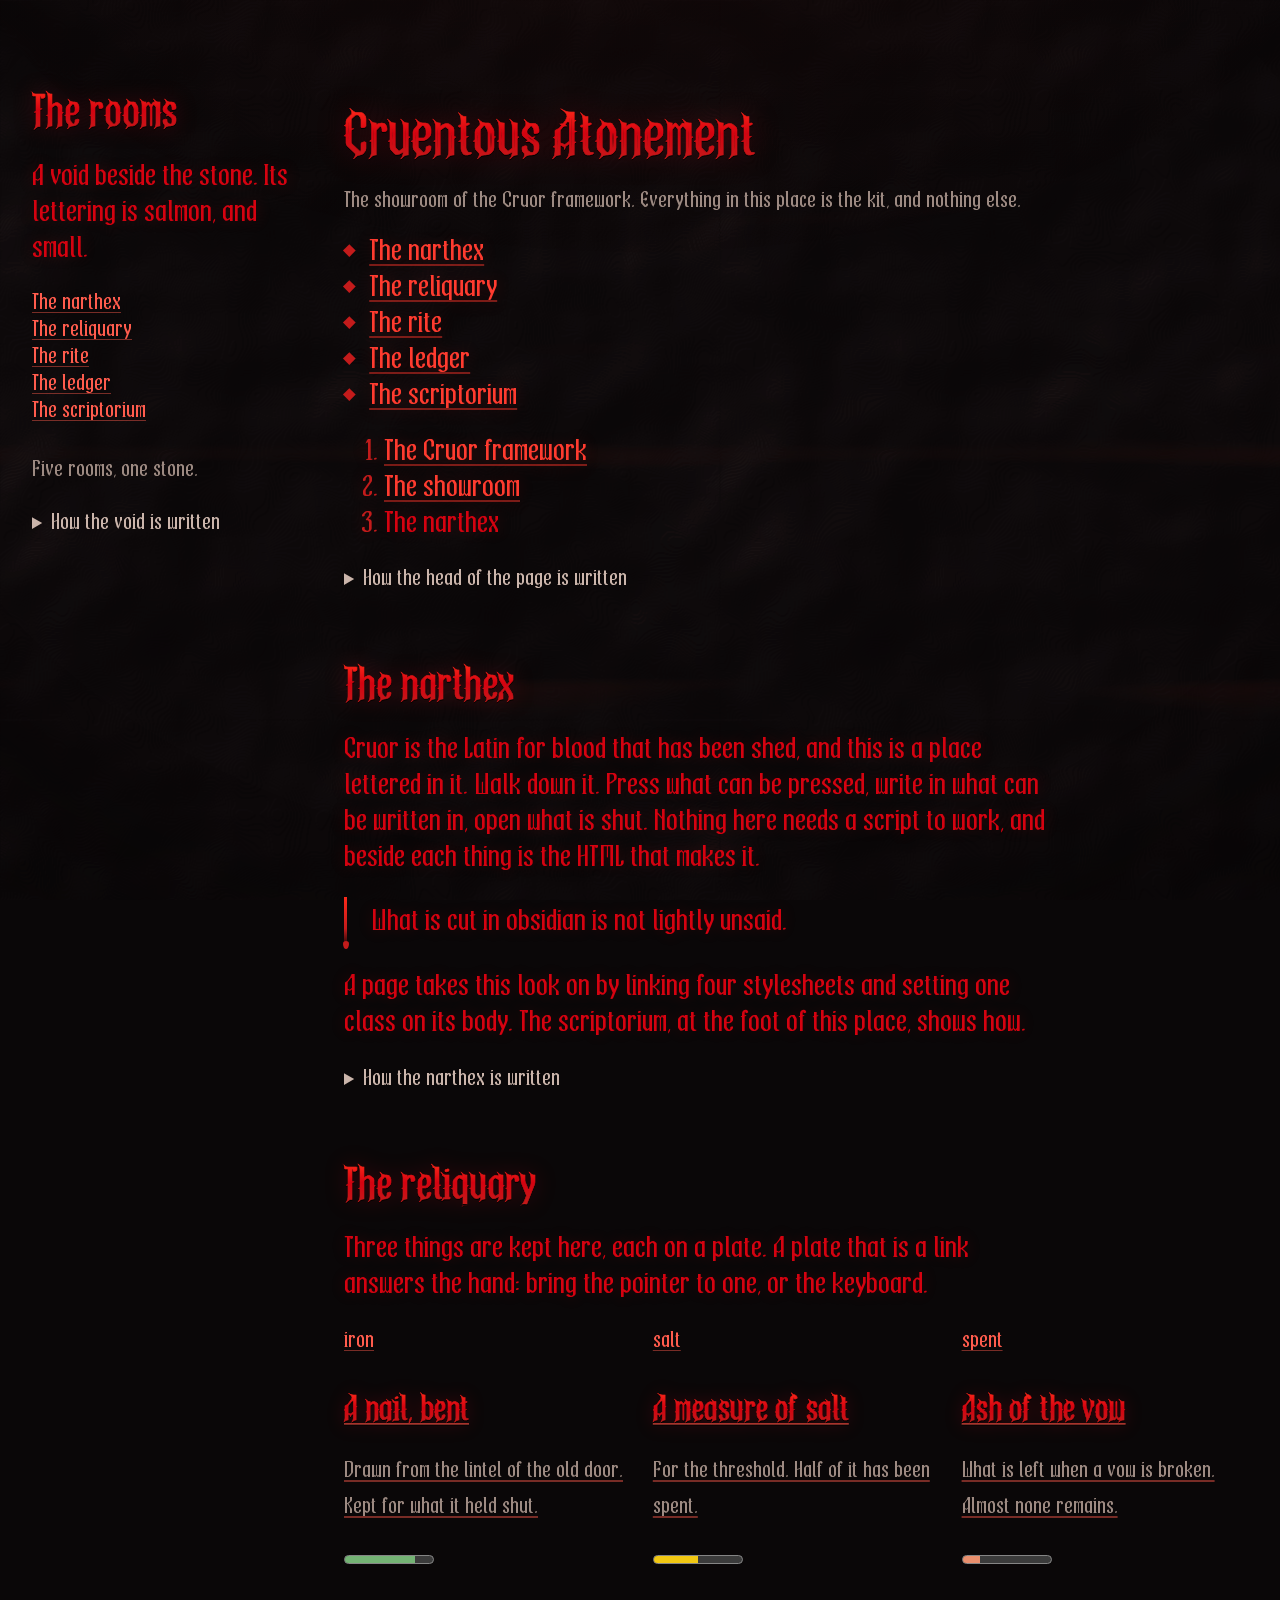
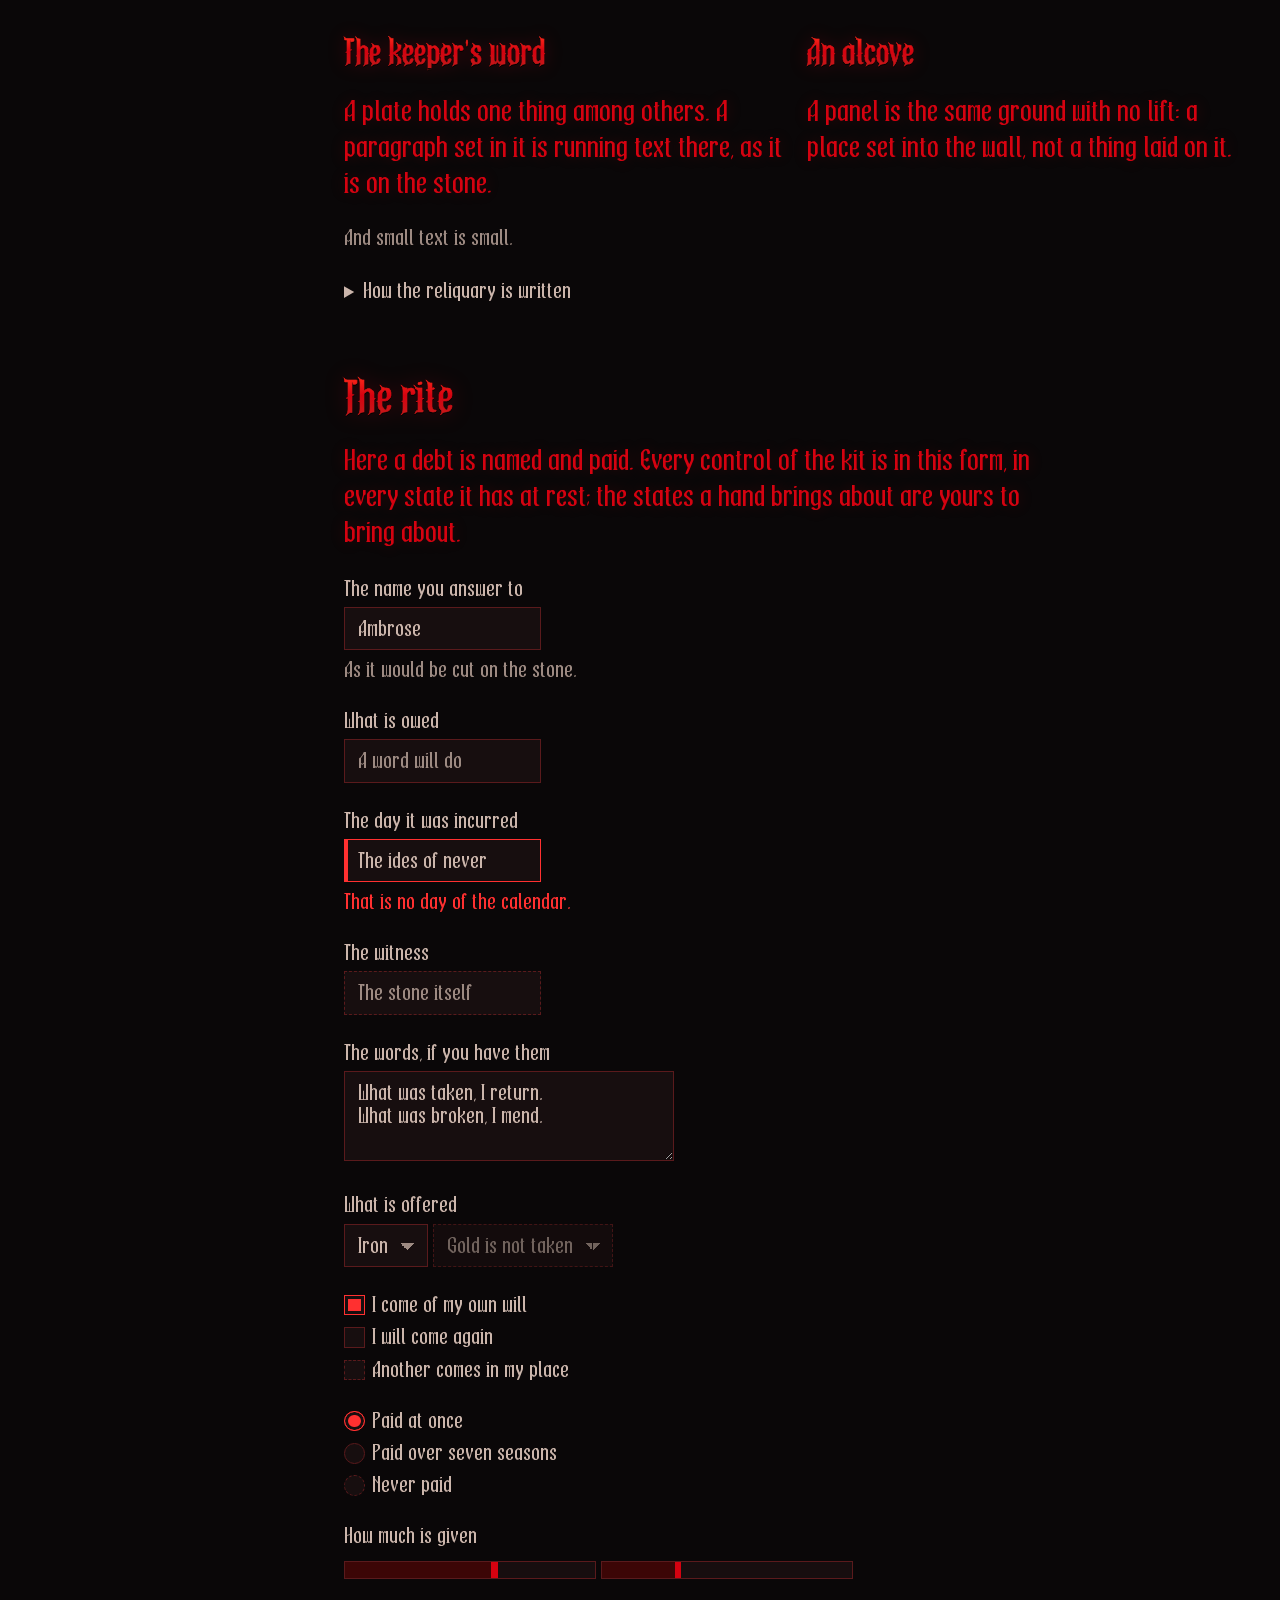
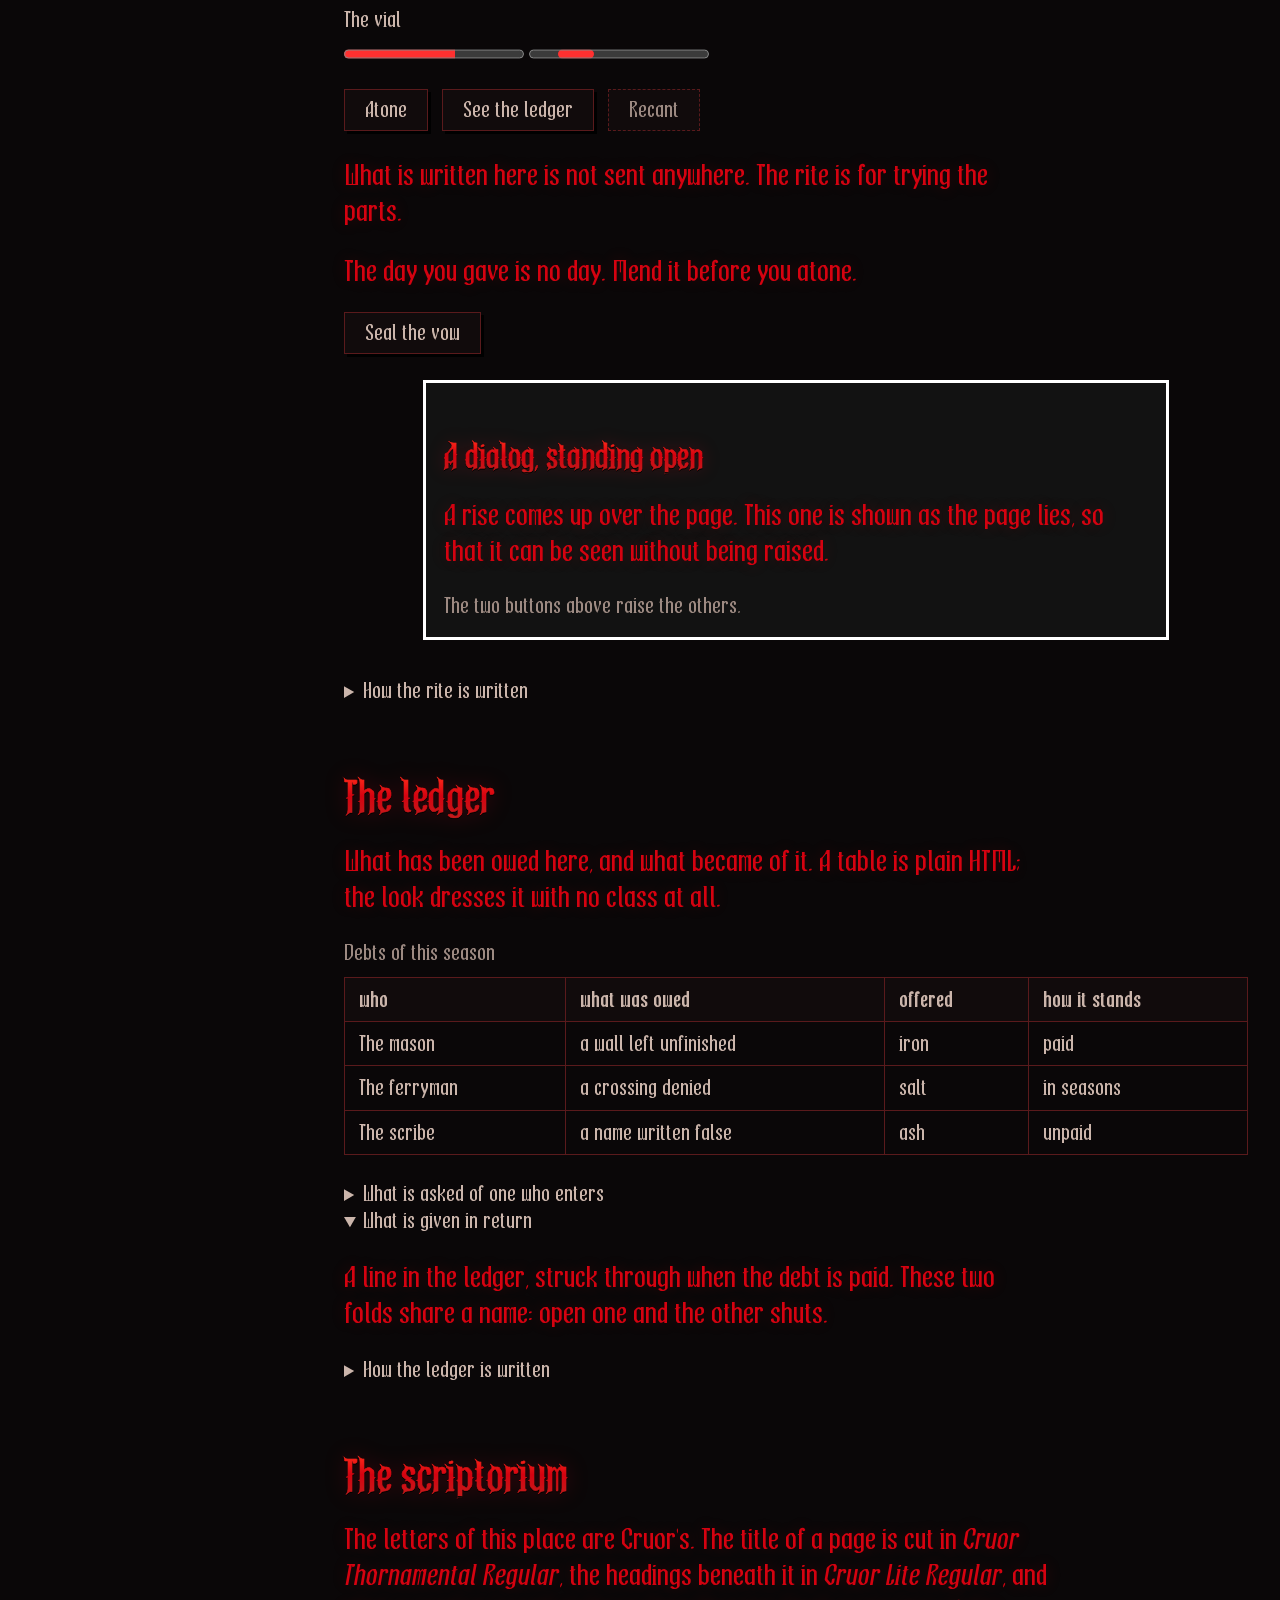
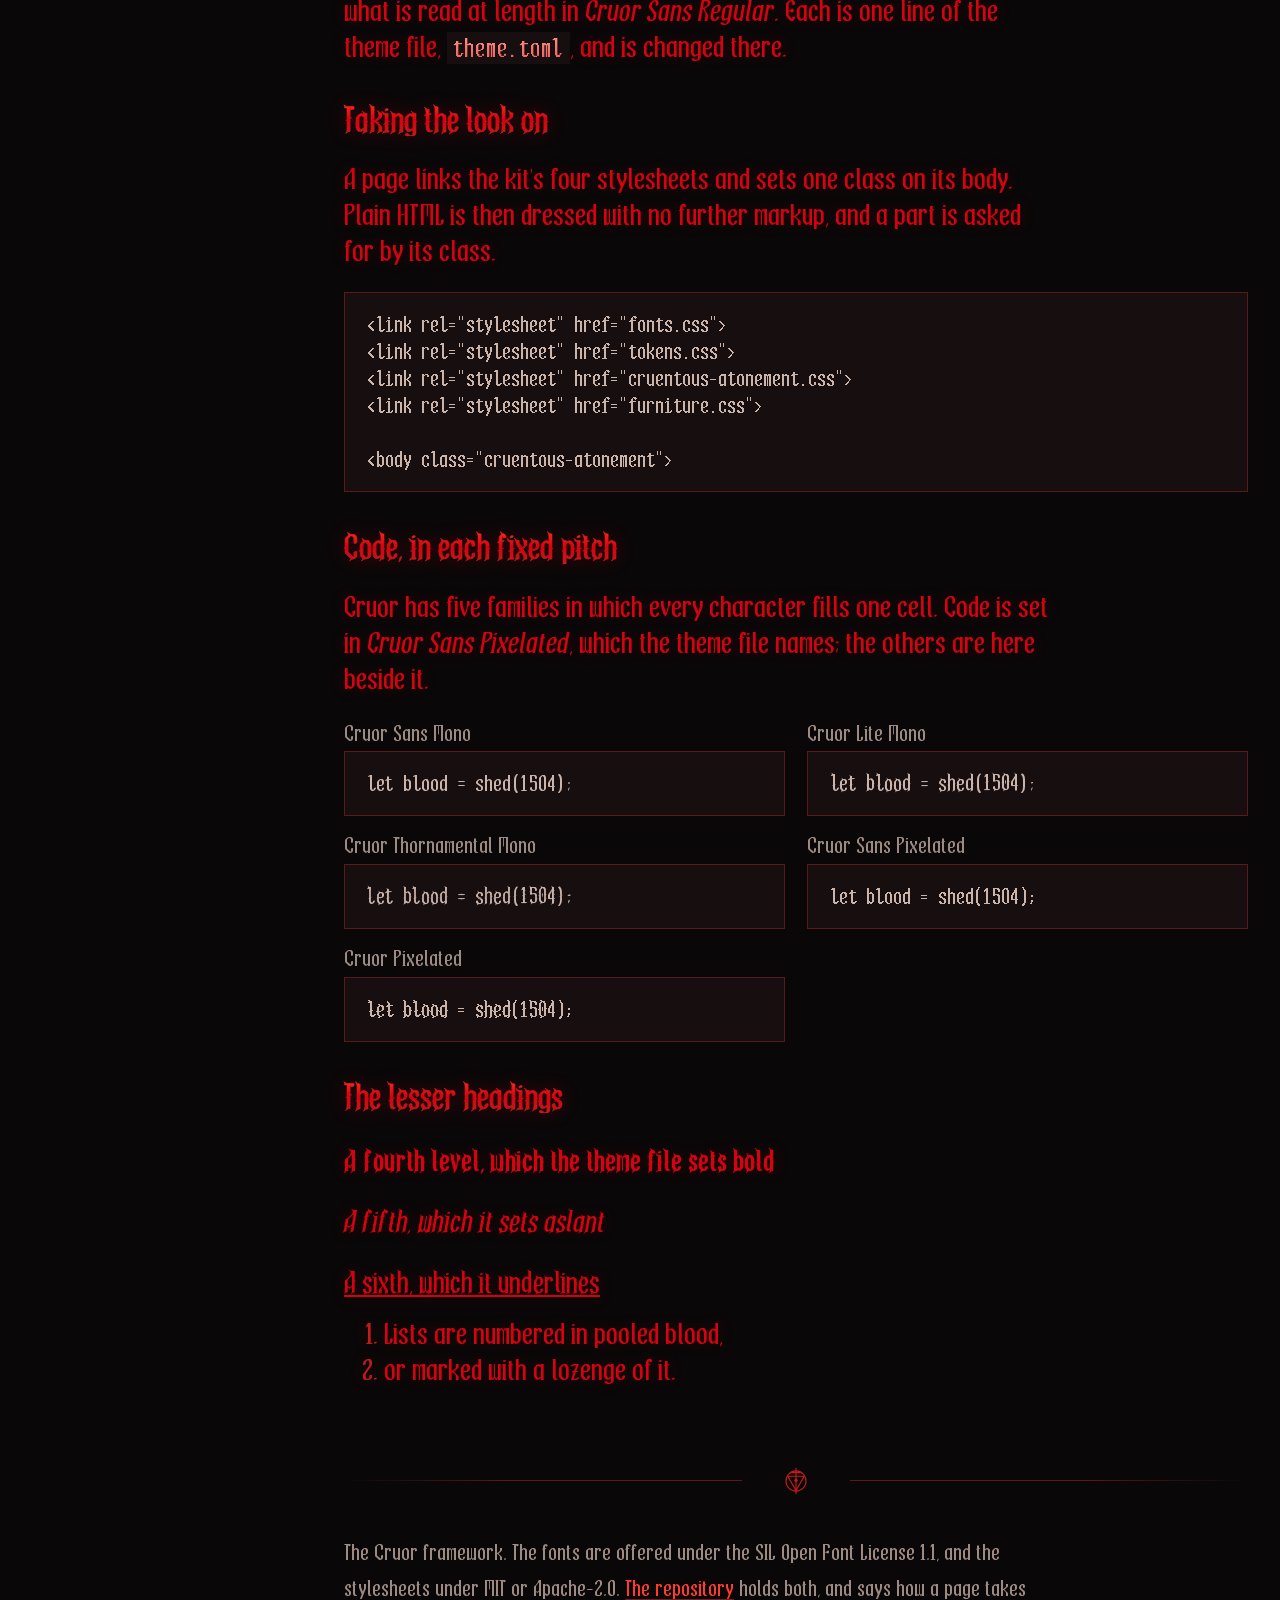
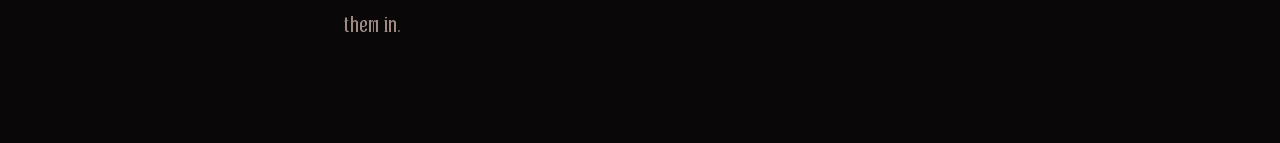
==== commit 650af02b: "sprint-1: T-219 The owner's answers, taken into the look" ====
--- a/showroom/index.html
+++ b/showroom/index.html
@@ -425,7 +425,7 @@
 
 <h3>Code, in each fixed pitch</h3>
 
-<p>Cruor has five families in which every character fills one cell. Code is set in the first of them; the others are here beside it.</p>
+<p id="code-family">Cruor has five families in which every character fills one cell. Code is set in <em>Cruor Sans Pixelated</em>, which the theme file names; the others are here beside it.</p>
 
 <div class="fixed-pitch" id="fixed-pitch">
 <div class="fixed" data-family="Cruor Sans Mono">
--- a/look/tokens.css
+++ b/look/tokens.css
@@ -22,7 +22,7 @@
   --cruor-inscription: #d50210;
   --cruor-inscription-link: #ff3b2f;
   --cruor-heading-top: #ff2a1a;
-  --cruor-heading-foot: #ba1a1a;
+  --cruor-heading-foot: #c31b1b;
   --cruor-selection: #7a2226;
   --cruor-chip-top: #ff9a8a;
   --cruor-chip-foot: #ec5658;
@@ -45,7 +45,7 @@
   --cruor-font-title: "Cruor Thornamental Regular";
   --cruor-font-heading: "Cruor Lite Regular";
   --cruor-font-text: "Cruor Sans Regular";
-  --cruor-font-code: "Cruor Sans Mono";
+  --cruor-font-code: "Cruor Sans Pixelated";
   --cruor-inscription-size: 1.5rem;
   --cruor-interface-size: 1.125rem;
   --cruor-line: 1.5;
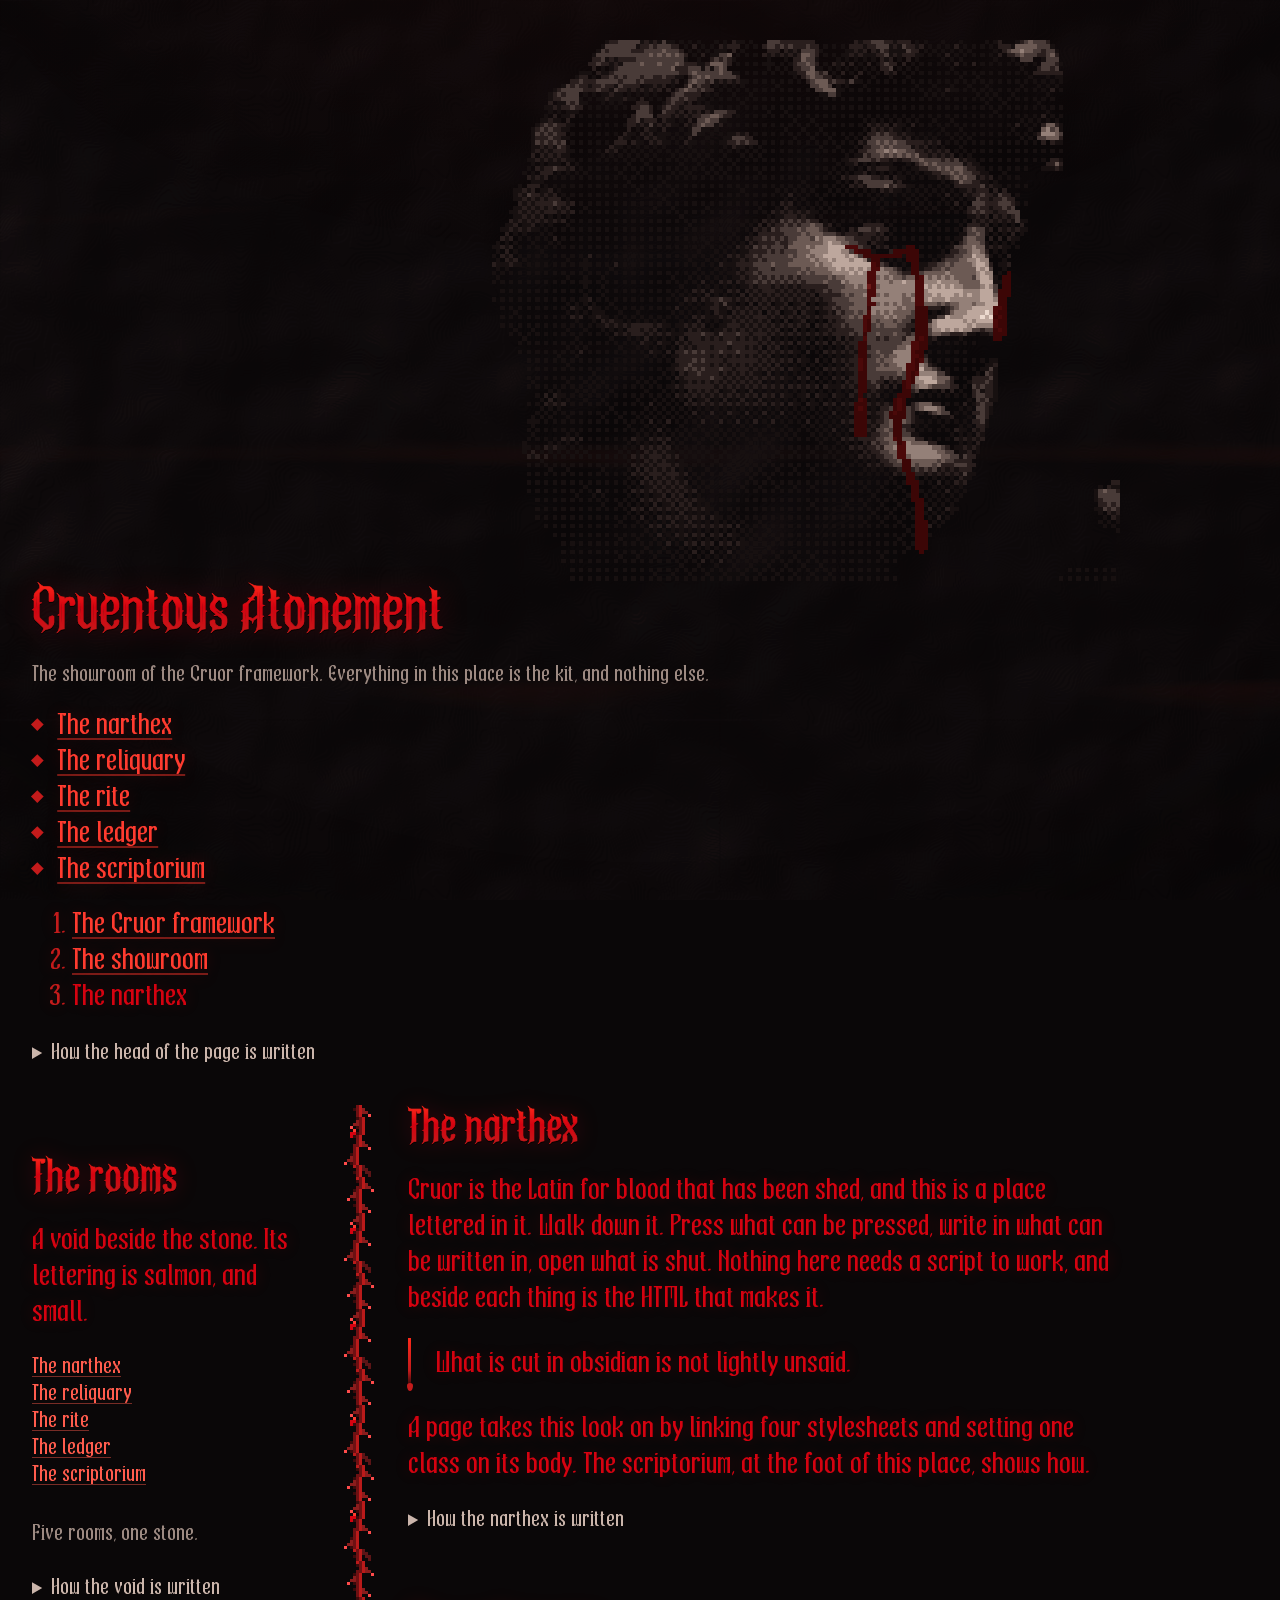
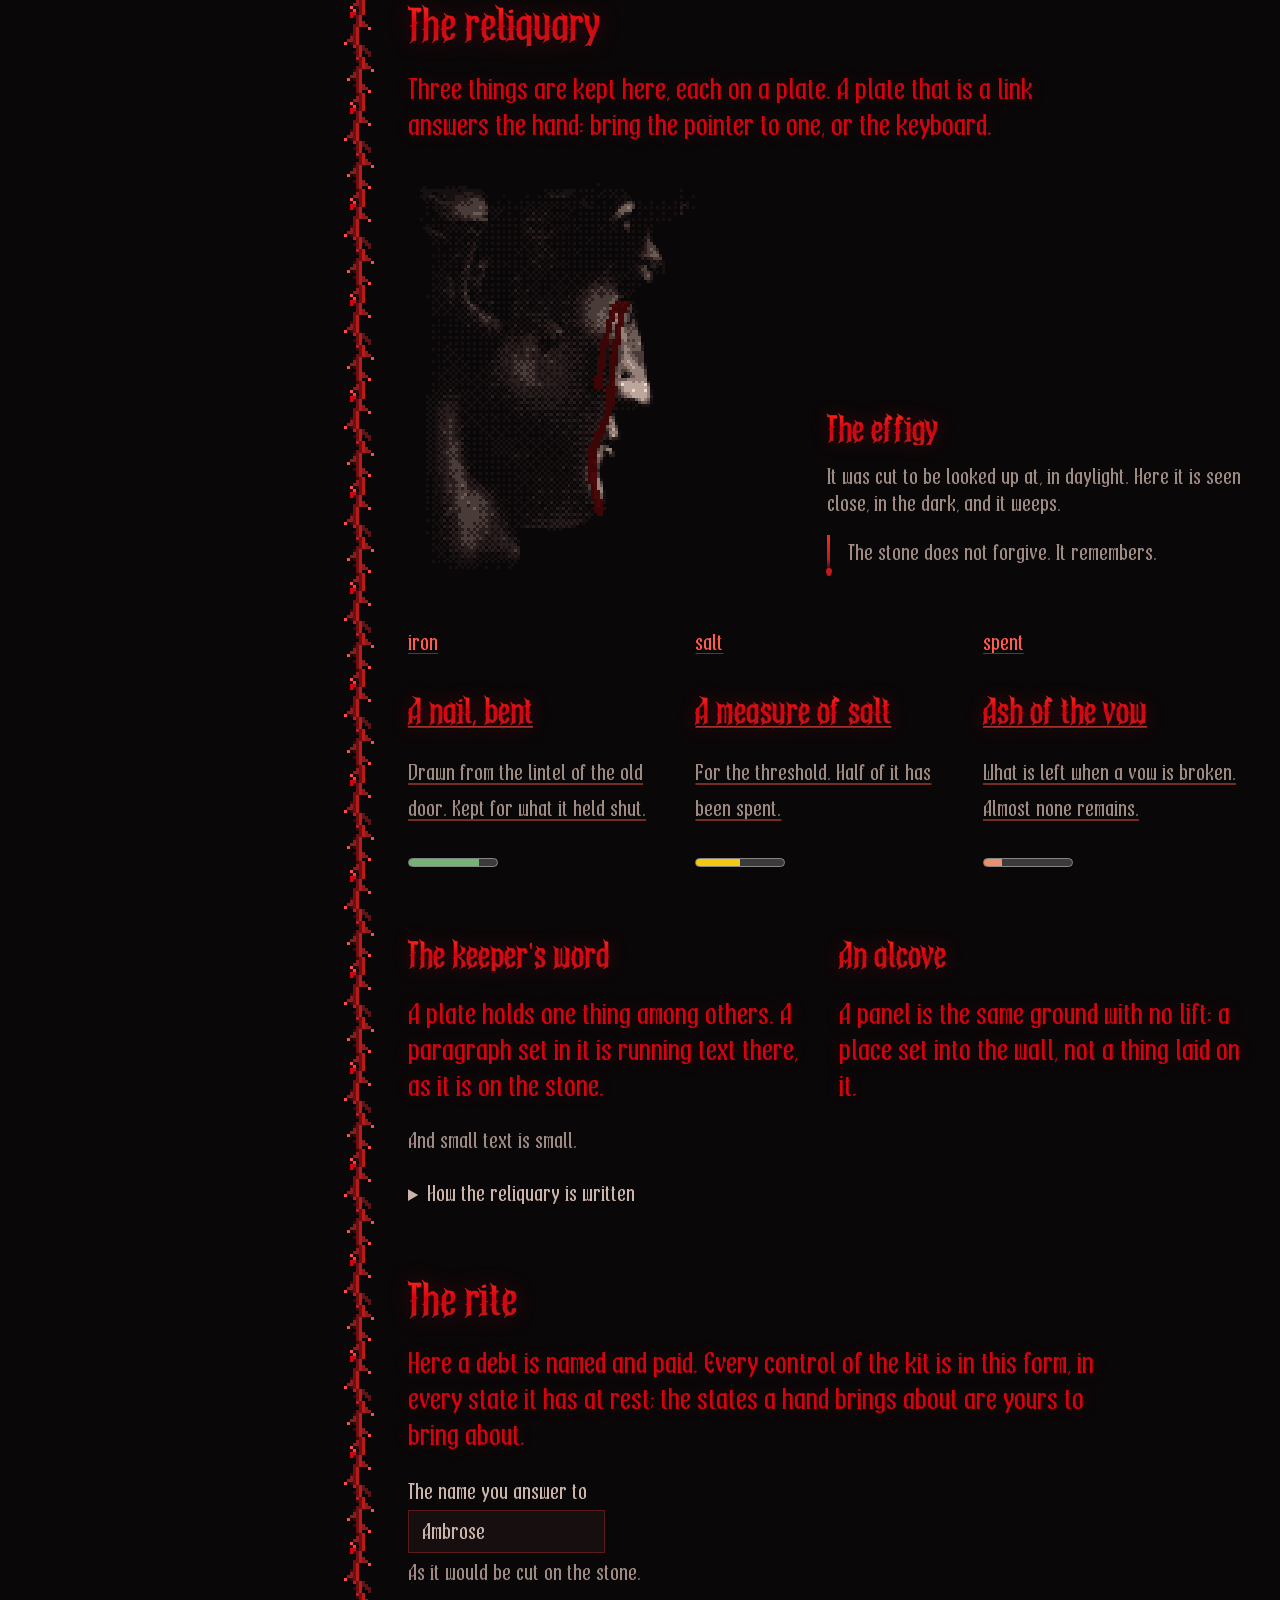
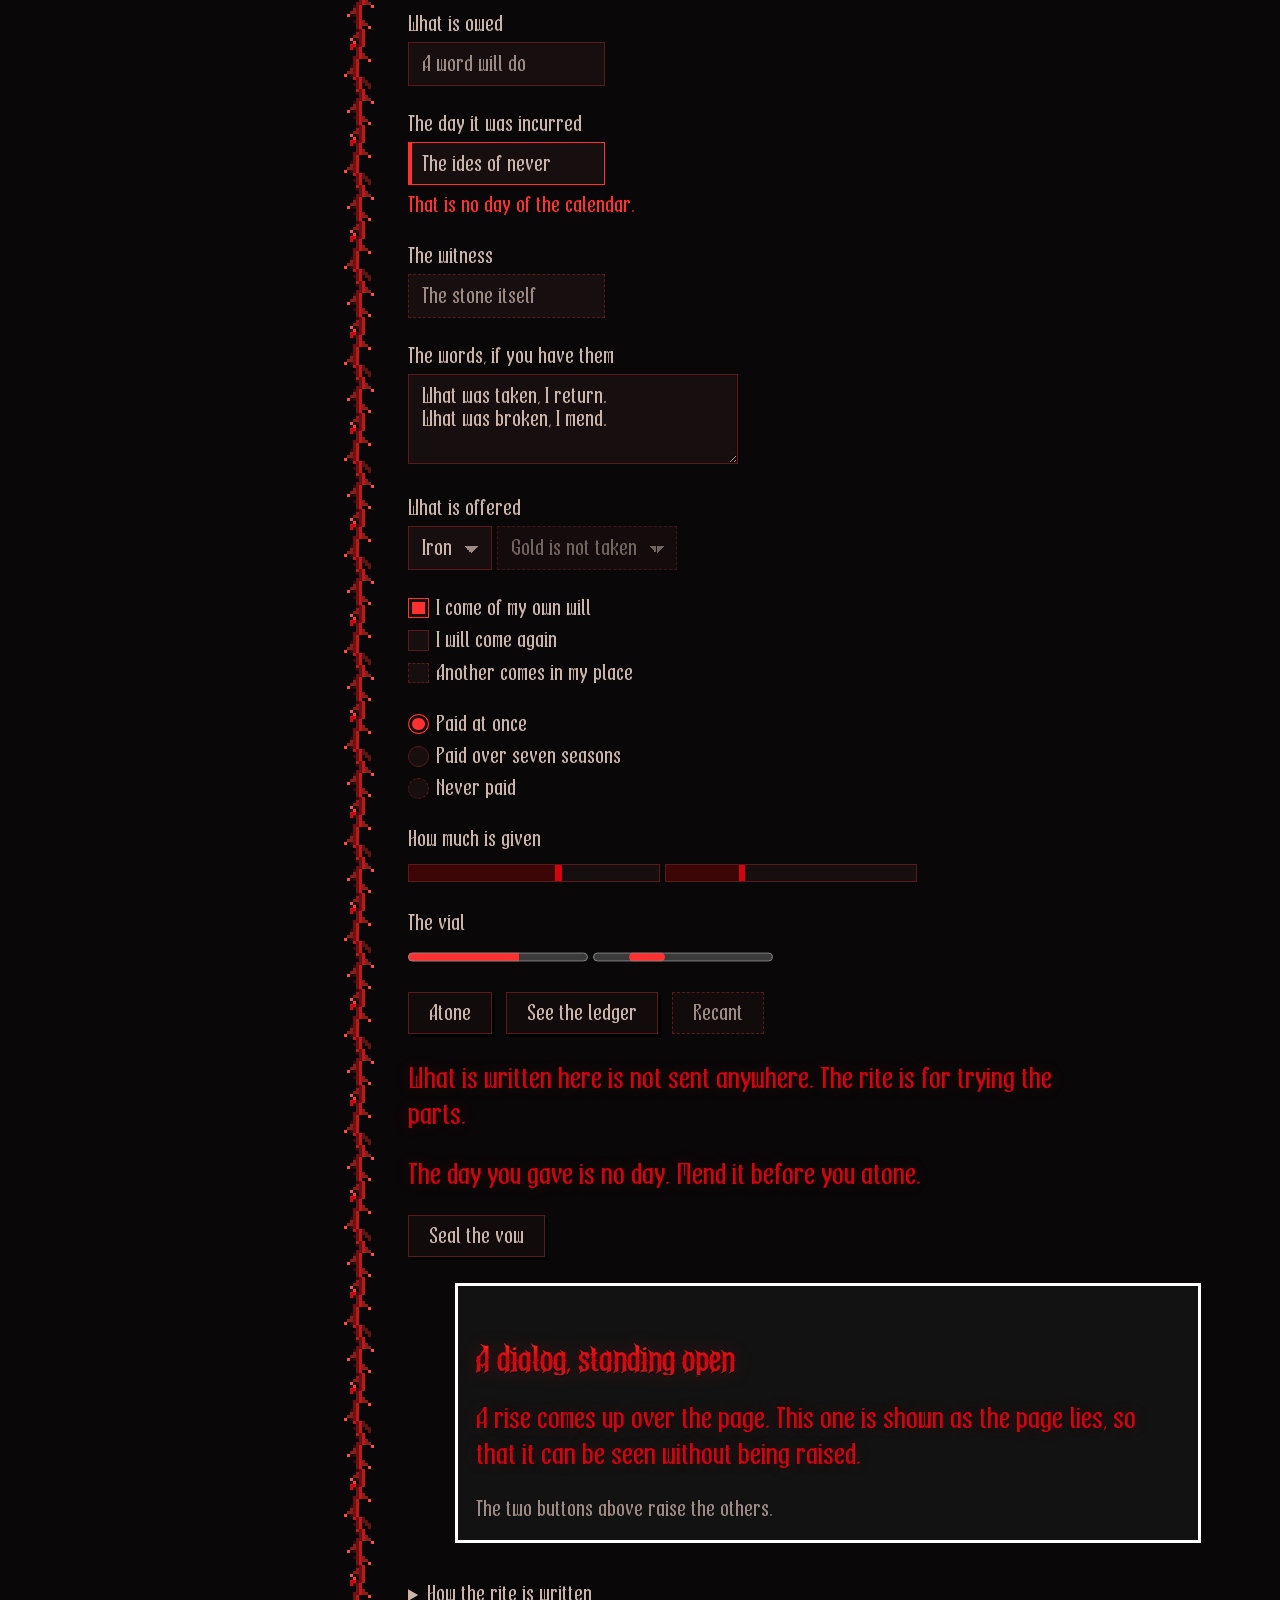
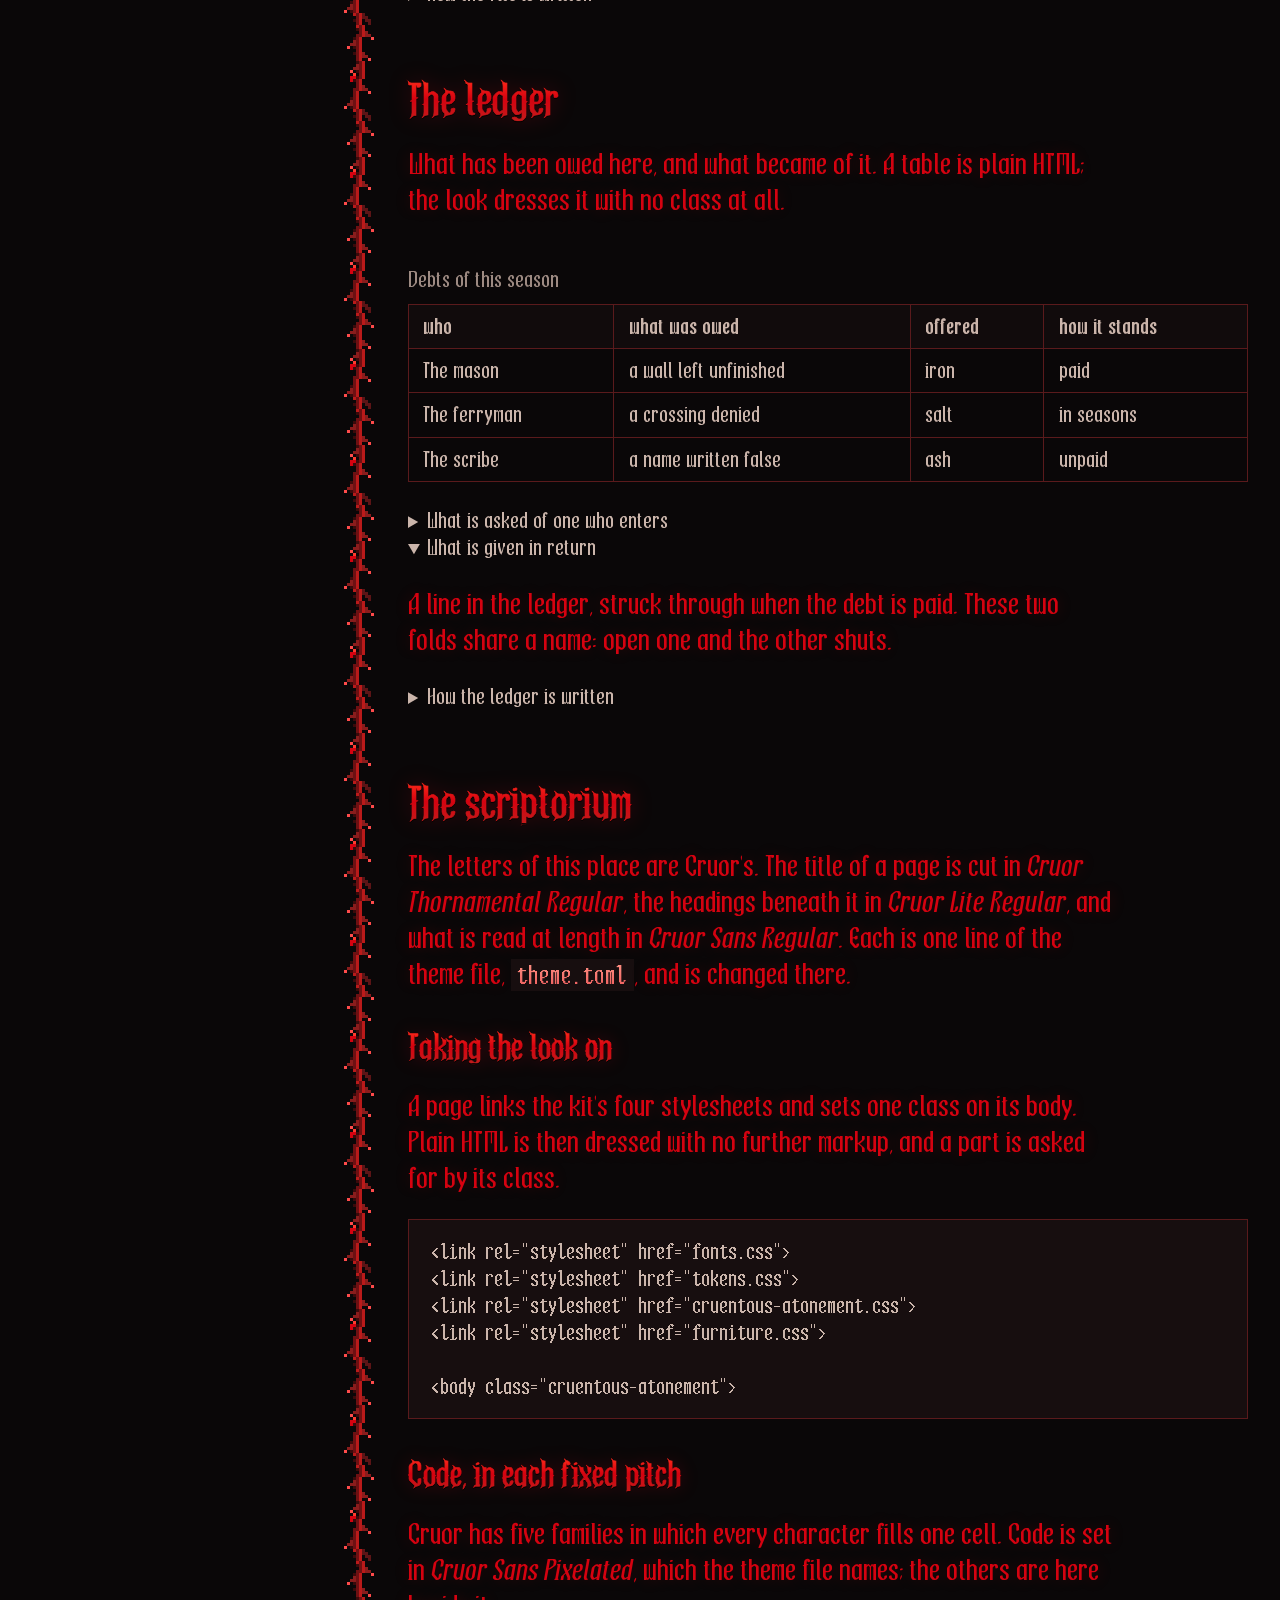
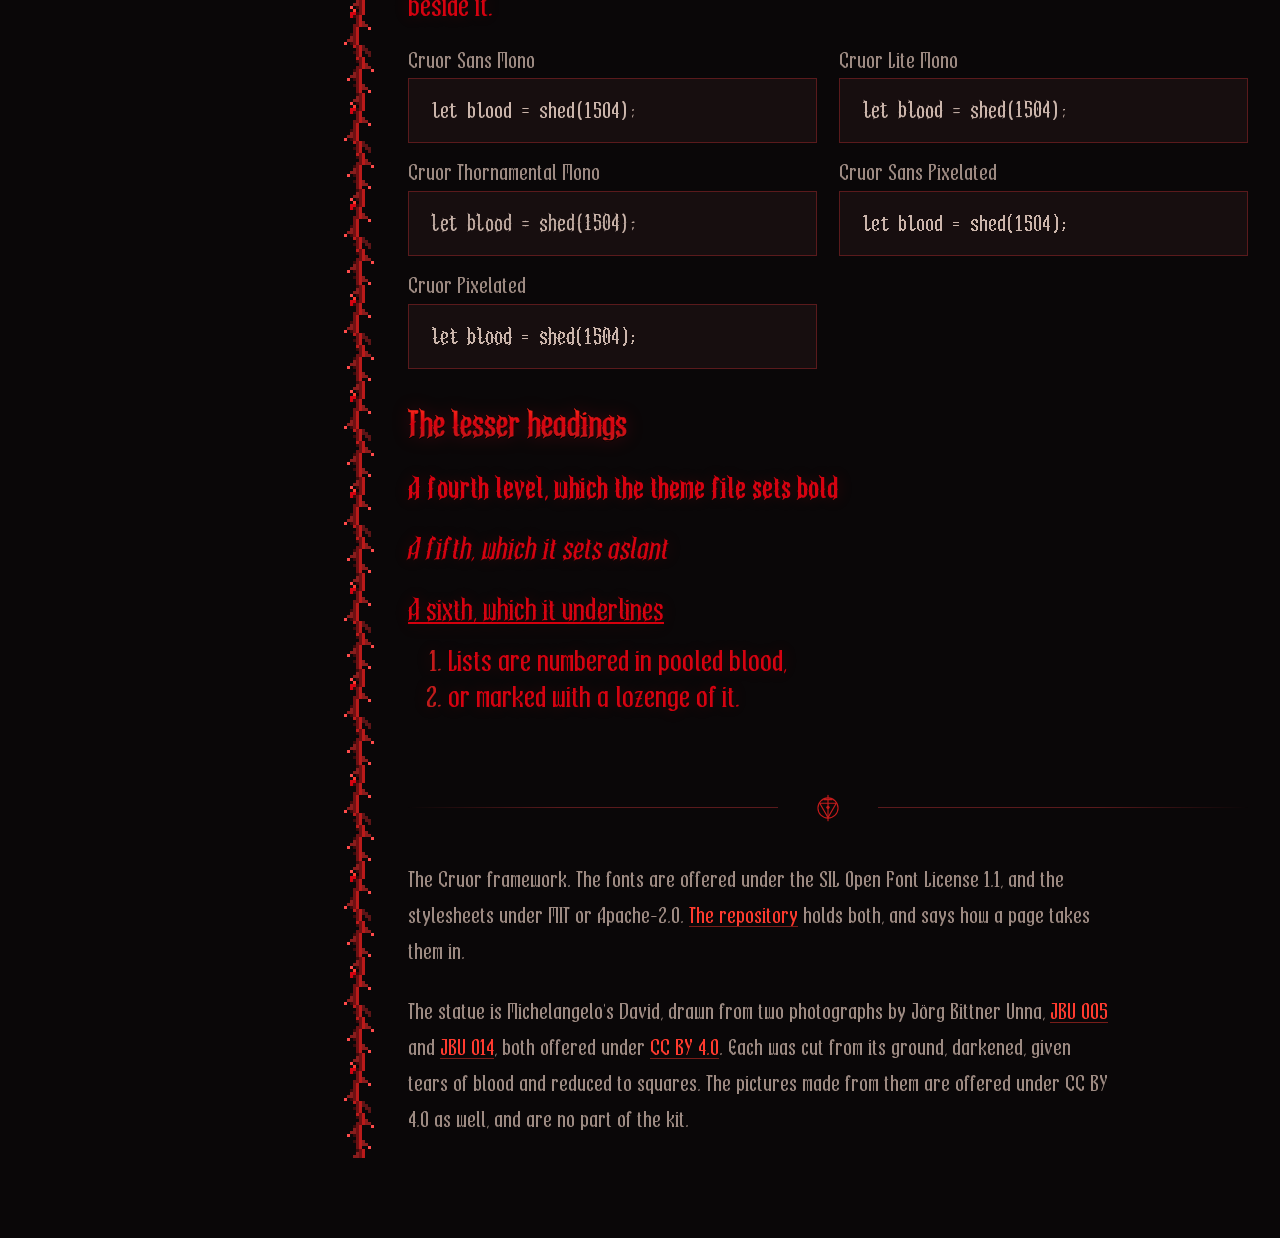
==== commit 1d9dcbaf: "sprint-1: T-220 The front page's world, brought into the showroom" ====
--- a/showroom/index.html
+++ b/showroom/index.html
@@ -15,38 +15,15 @@
 
 <div class="place">
 
-<aside class="wing">
-<nav class="cruor-void" id="void" aria-label="The rooms of this place" data-shows="the void: as it lies">
-  <h2>The rooms</h2>
-  <p>A void beside the stone. Its lettering is salmon, and small.</p>
-  <div><a href="#narthex" aria-current="true" data-shows="the void: with a current row">The narthex</a></div>
-  <div><a href="#reliquary">The reliquary</a></div>
-  <div><a href="#rite">The rite</a></div>
-  <div><a href="#ledger">The ledger</a></div>
-  <div><a href="#scriptorium">The scriptorium</a></div>
-  <p><small>Five rooms, one stone.</small></p>
-</nav>
-<details class="cruor-fold how">
-<summary>How the void is written</summary>
-<pre class="written" data-of="void"><code>&lt;nav class=&quot;cruor-void&quot; id=&quot;void&quot; aria-label=&quot;The rooms of this place&quot; data-shows=&quot;the void: as it lies&quot;&gt;
-  &lt;h2&gt;The rooms&lt;/h2&gt;
-  &lt;p&gt;A void beside the stone. Its lettering is salmon, and small.&lt;/p&gt;
-  &lt;div&gt;&lt;a href=&quot;#narthex&quot; aria-current=&quot;true&quot; data-shows=&quot;the void: with a current row&quot;&gt;The narthex&lt;/a&gt;&lt;/div&gt;
-  &lt;div&gt;&lt;a href=&quot;#reliquary&quot;&gt;The reliquary&lt;/a&gt;&lt;/div&gt;
-  &lt;div&gt;&lt;a href=&quot;#rite&quot;&gt;The rite&lt;/a&gt;&lt;/div&gt;
-  &lt;div&gt;&lt;a href=&quot;#ledger&quot;&gt;The ledger&lt;/a&gt;&lt;/div&gt;
-  &lt;div&gt;&lt;a href=&quot;#scriptorium&quot;&gt;The scriptorium&lt;/a&gt;&lt;/div&gt;
-  &lt;p&gt;&lt;small&gt;Five rooms, one stone.&lt;/small&gt;&lt;/p&gt;
-&lt;/nav&gt;</code></pre>
-</details>
-</aside>
-
-<main class="nave">
-
+<section class="threshold" aria-label="The threshold">
+<img class="face" src="weeping-face.svg" width="880" height="500" alt="The head of a statue, drawn in dark squares. It is turned aside, and blood runs from its eye down its cheek.">
+
+<div class="lintel">
 <header class="cruor-masthead" id="head" data-shows="masthead: as it lies">
   <h1>Cruentous Atonement</h1>
   <small>The showroom of the Cruor framework. Everything in this place is the kit, and nothing else.</small>
 </header>
+</div>
 
 <nav aria-label="The rooms, along the head of the page">
 <ul class="cruor-links" id="ways" data-shows="bar of links: with a current link">
@@ -85,6 +62,35 @@
   &lt;li&gt;&lt;span aria-current=&quot;page&quot;&gt;The narthex&lt;/span&gt;&lt;/li&gt;
 &lt;/ol&gt;</code></pre>
 </details>
+</section>
+
+<aside class="wing">
+<nav class="cruor-void" id="void" aria-label="The rooms of this place" data-shows="the void: as it lies">
+  <h2>The rooms</h2>
+  <p>A void beside the stone. Its lettering is salmon, and small.</p>
+  <div><a href="#narthex" aria-current="true" data-shows="the void: with a current row">The narthex</a></div>
+  <div><a href="#reliquary">The reliquary</a></div>
+  <div><a href="#rite">The rite</a></div>
+  <div><a href="#ledger">The ledger</a></div>
+  <div><a href="#scriptorium">The scriptorium</a></div>
+  <p><small>Five rooms, one stone.</small></p>
+</nav>
+<details class="cruor-fold how">
+<summary>How the void is written</summary>
+<pre class="written" data-of="void"><code>&lt;nav class=&quot;cruor-void&quot; id=&quot;void&quot; aria-label=&quot;The rooms of this place&quot; data-shows=&quot;the void: as it lies&quot;&gt;
+  &lt;h2&gt;The rooms&lt;/h2&gt;
+  &lt;p&gt;A void beside the stone. Its lettering is salmon, and small.&lt;/p&gt;
+  &lt;div&gt;&lt;a href=&quot;#narthex&quot; aria-current=&quot;true&quot; data-shows=&quot;the void: with a current row&quot;&gt;The narthex&lt;/a&gt;&lt;/div&gt;
+  &lt;div&gt;&lt;a href=&quot;#reliquary&quot;&gt;The reliquary&lt;/a&gt;&lt;/div&gt;
+  &lt;div&gt;&lt;a href=&quot;#rite&quot;&gt;The rite&lt;/a&gt;&lt;/div&gt;
+  &lt;div&gt;&lt;a href=&quot;#ledger&quot;&gt;The ledger&lt;/a&gt;&lt;/div&gt;
+  &lt;div&gt;&lt;a href=&quot;#scriptorium&quot;&gt;The scriptorium&lt;/a&gt;&lt;/div&gt;
+  &lt;p&gt;&lt;small&gt;Five rooms, one stone.&lt;/small&gt;&lt;/p&gt;
+&lt;/nav&gt;</code></pre>
+</details>
+</aside>
+
+<main class="nave">
 
 <section class="room" id="narthex" aria-labelledby="narthex-title">
 <h2 id="narthex-title">The narthex</h2>
@@ -113,6 +119,15 @@
 <h2 id="reliquary-title">The reliquary</h2>
 
 <p>Three things are kept here, each on a plate. A plate that is a link answers the hand: bring the pointer to one, or the keyboard.</p>
+
+<figure class="effigy">
+<img src="weeping-profile.svg" width="520" height="560" alt="The same statue from the side and close, drawn in dark squares. Blood runs from the eye to the jaw.">
+<figcaption>
+<h3>The effigy</h3>
+<p>It was cut to be looked up at, in daylight. Here it is seen close, in the dark, and it weeps.</p>
+<blockquote>The stone does not forgive. It remembers.</blockquote>
+</figcaption>
+</figure>
 
 <div class="relics">
 <a class="cruor-plate" id="relic-nail" href="#rite" data-shows="plate: a link">
@@ -370,6 +385,7 @@
 
 <p>What has been owed here, and what became of it. A table is plain HTML; the look dresses it with no class at all.</p>
 
+<div class="wide">
 <table>
   <caption>Debts of this season</caption>
   <thead>
@@ -381,6 +397,7 @@
     <tr><td>The scribe</td><td>a name written false</td><td>ash</td><td><span class="cruor-badge" data-kind="fault">unpaid</span></td></tr>
   </tbody>
 </table>
+</div>
 
 <details class="cruor-fold" id="rule-one" name="rules" data-shows="fold: shut">
   <summary>What is asked of one who enters</summary>
@@ -465,6 +482,7 @@
 <footer class="foot">
 <hr>
 <p><small>The Cruor framework. The fonts are offered under the SIL Open Font License 1.1, and the stylesheets under MIT or Apache-2.0. <a href="https://github.com/crussella0129/cruor-framework">The repository</a> holds both, and says how a page takes them in.</small></p>
+<p><small>The statue is Michelangelo's David, drawn from two photographs by Jörg Bittner Unna, <a href="https://commons.wikimedia.org/wiki/File:%27David%27_by_Michelangelo_FI_Acca_JBU_005.jpg">JBU 005</a> and <a href="https://commons.wikimedia.org/wiki/File:%27David%27_by_Michelangelo_FI_Acca_JBU_014.jpg">JBU 014</a>, both offered under <a href="https://creativecommons.org/licenses/by/4.0/">CC BY 4.0</a>. Each was cut from its ground, darkened, given tears of blood and reduced to squares. The pictures made from them are offered under CC BY 4.0 as well, and are no part of the kit.</small></p>
 </footer>
 
 </main>
--- a/showroom/showroom.css
+++ b/showroom/showroom.css
@@ -5,6 +5,9 @@
  * names every colour by a token of the kit's. So the HTML folded beside each
  * thing makes that thing on any page that has taken the look on.
  *
+ * The pictures here are the showroom's own: the statue weeping blood, and
+ * the stem of thorns. They are drawn by tools/draw_showroom.py.
+ *
  * This file is offered under MIT OR Apache-2.0.
  */
 
@@ -17,7 +20,8 @@
   margin: 0;
 }
 
-/* The place: a wing of void down one side, and the nave beside it. */
+/* The place: a threshold beneath the statue's face, then a wing of void
+   down one side and the nave beside it. */
 .place {
   display: grid;
   grid-template-columns: minmax(13rem, 17rem) minmax(0, 1fr);
@@ -27,18 +31,56 @@
   padding: 2.5rem 2rem 5rem;
 }
 
+.threshold {
+  grid-column: 1 / -1;
+}
+
+.threshold .face {
+  display: block;
+  width: min(100%, 60rem);
+  height: auto;
+  margin: 0 auto;
+}
+
+/* The title is cut beneath the face, where the statue goes into the dark. */
+.lintel {
+  position: relative;
+  margin-top: -4.5rem;
+}
+
+.threshold > nav {
+  margin: 0 0 1.2rem;
+}
+
 .wing {
   position: sticky;
   top: 1.5rem;
   align-self: start;
 }
 
+/* A stem of thorns climbs the nave's edge, from its foot to its head. */
 .nave {
+  position: relative;
   min-width: 0;
-}
-
-.nave > nav {
-  margin: 0 0 1.2rem;
+  padding-left: 4rem;
+}
+
+.nave::before {
+  content: "";
+  position: absolute;
+  top: 0;
+  bottom: 0;
+  left: 0;
+  width: 36px;
+  pointer-events: none;
+  background-image: url("briar-stem.svg");
+  background-size: 36px 96px;
+  background-repeat: repeat-y;
+  image-rendering: pixelated;
+}
+
+.nave > .room:first-child {
+  margin-top: 0;
 }
 
 /* A room, and the space before it. */
@@ -56,6 +98,25 @@
   grid-template-columns: repeat(auto-fit, minmax(13rem, 1fr));
   gap: 1.4rem;
   margin: 1.6rem 0;
+}
+
+/* The effigy: the statue from the side, and what is said of it. */
+.effigy {
+  display: grid;
+  grid-template-columns: minmax(0, 24rem) minmax(0, 1fr);
+  gap: 2.2rem;
+  align-items: end;
+  margin: 2rem 0 2.6rem;
+}
+
+.effigy img {
+  display: block;
+  width: 100%;
+  height: auto;
+}
+
+.effigy figcaption > :first-child {
+  margin-top: 0;
 }
 
 .pair {
@@ -101,7 +162,12 @@
   overflow-wrap: anywhere;
 }
 
-/* The ledger. */
+/* The ledger. On a narrow window it is drawn at its own width and moved
+   sideways within its place; the page itself stays still. */
+.wide {
+  overflow-x: auto;
+}
+
 .room table {
   width: 100%;
   margin: 1.6rem 0;
@@ -138,4 +204,16 @@
   .wing {
     position: static;
   }
-}
+
+  .nave {
+    padding-left: 0;
+  }
+
+  .nave::before {
+    content: none;
+  }
+
+  .effigy {
+    grid-template-columns: minmax(0, 1fr);
+  }
+}
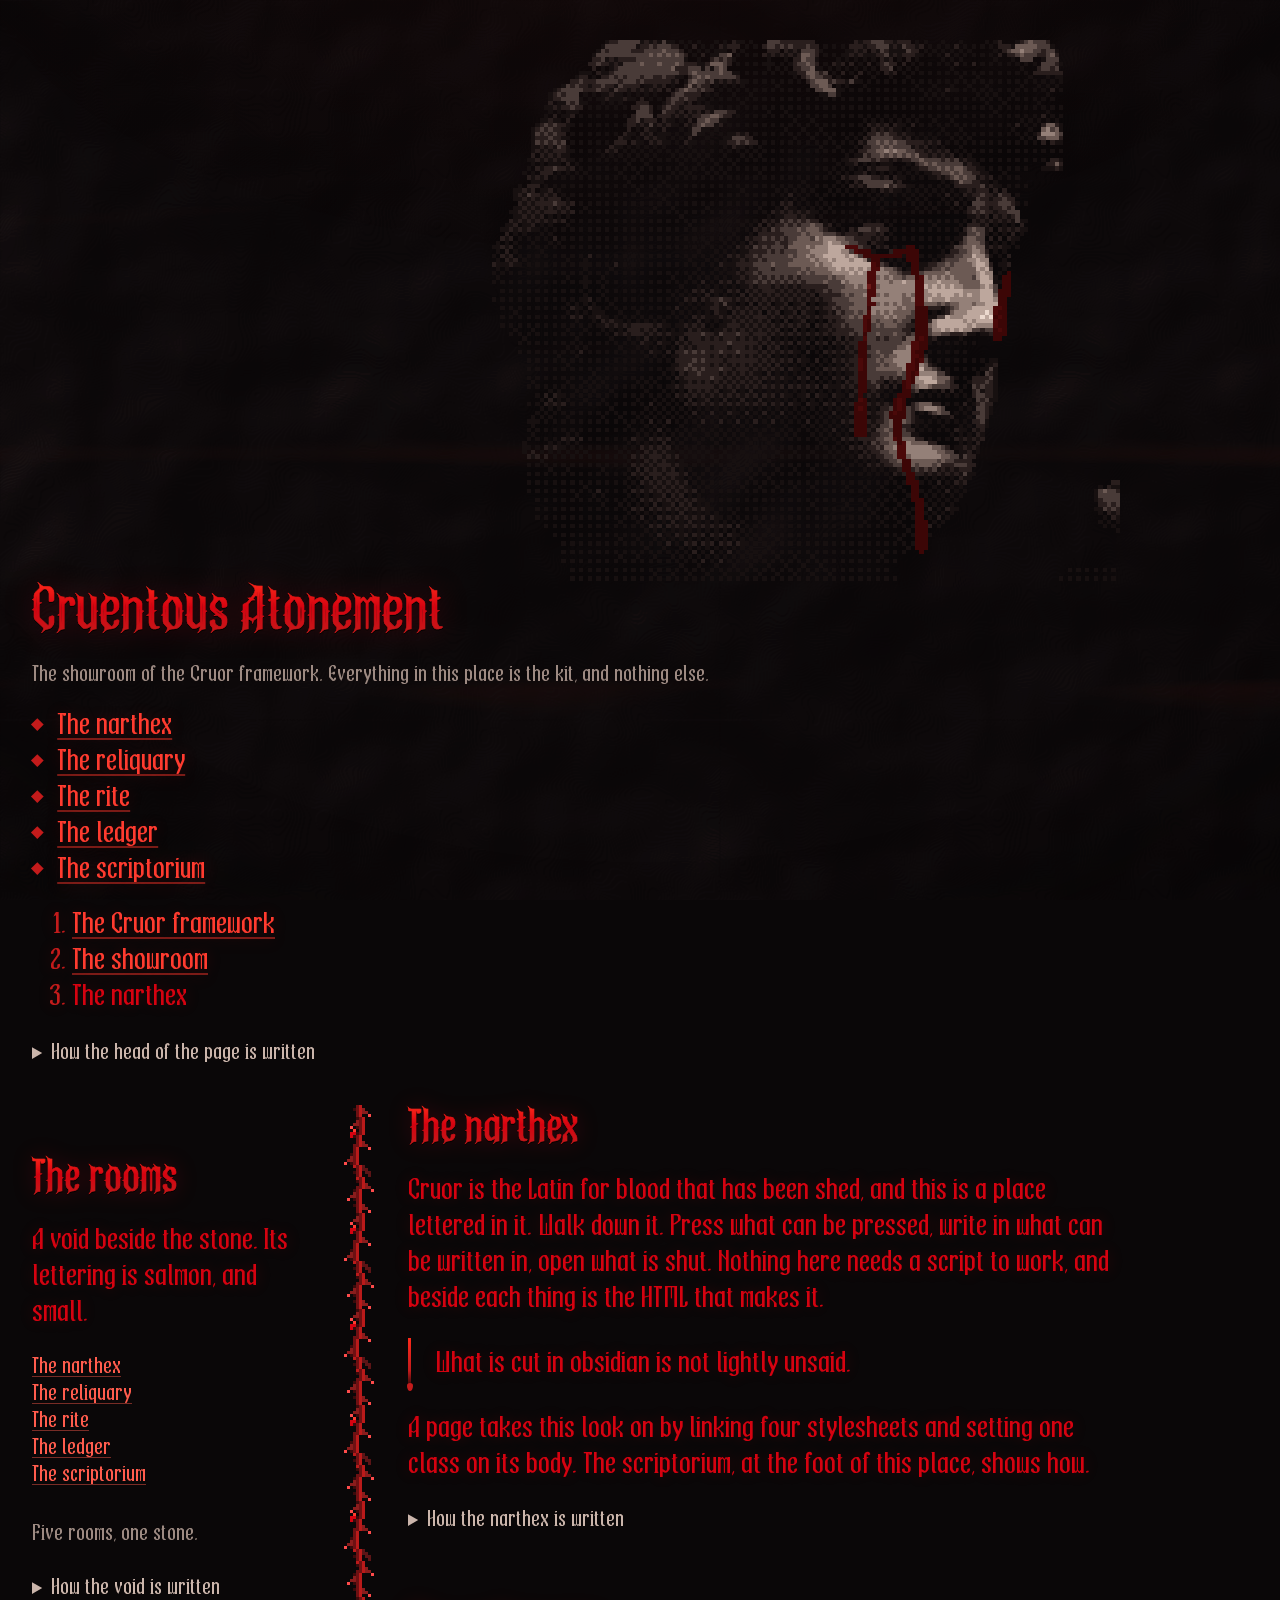
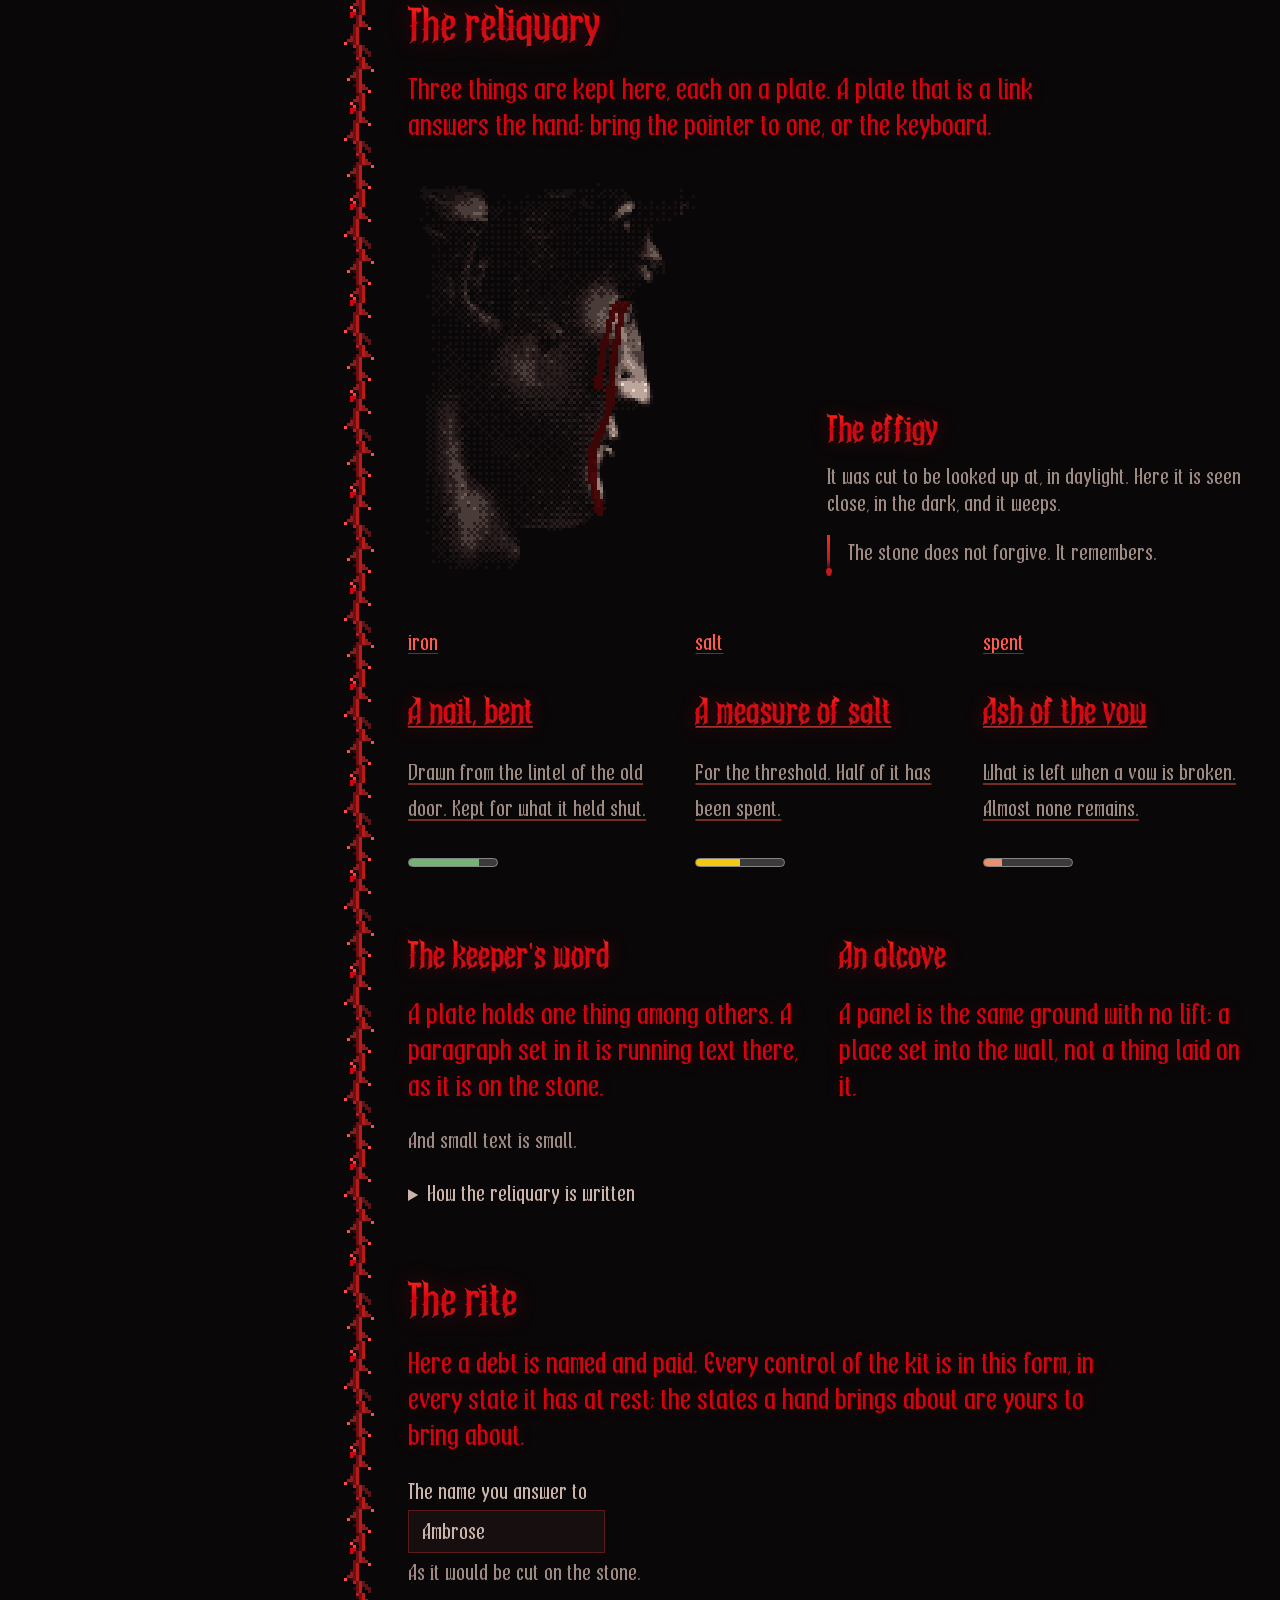
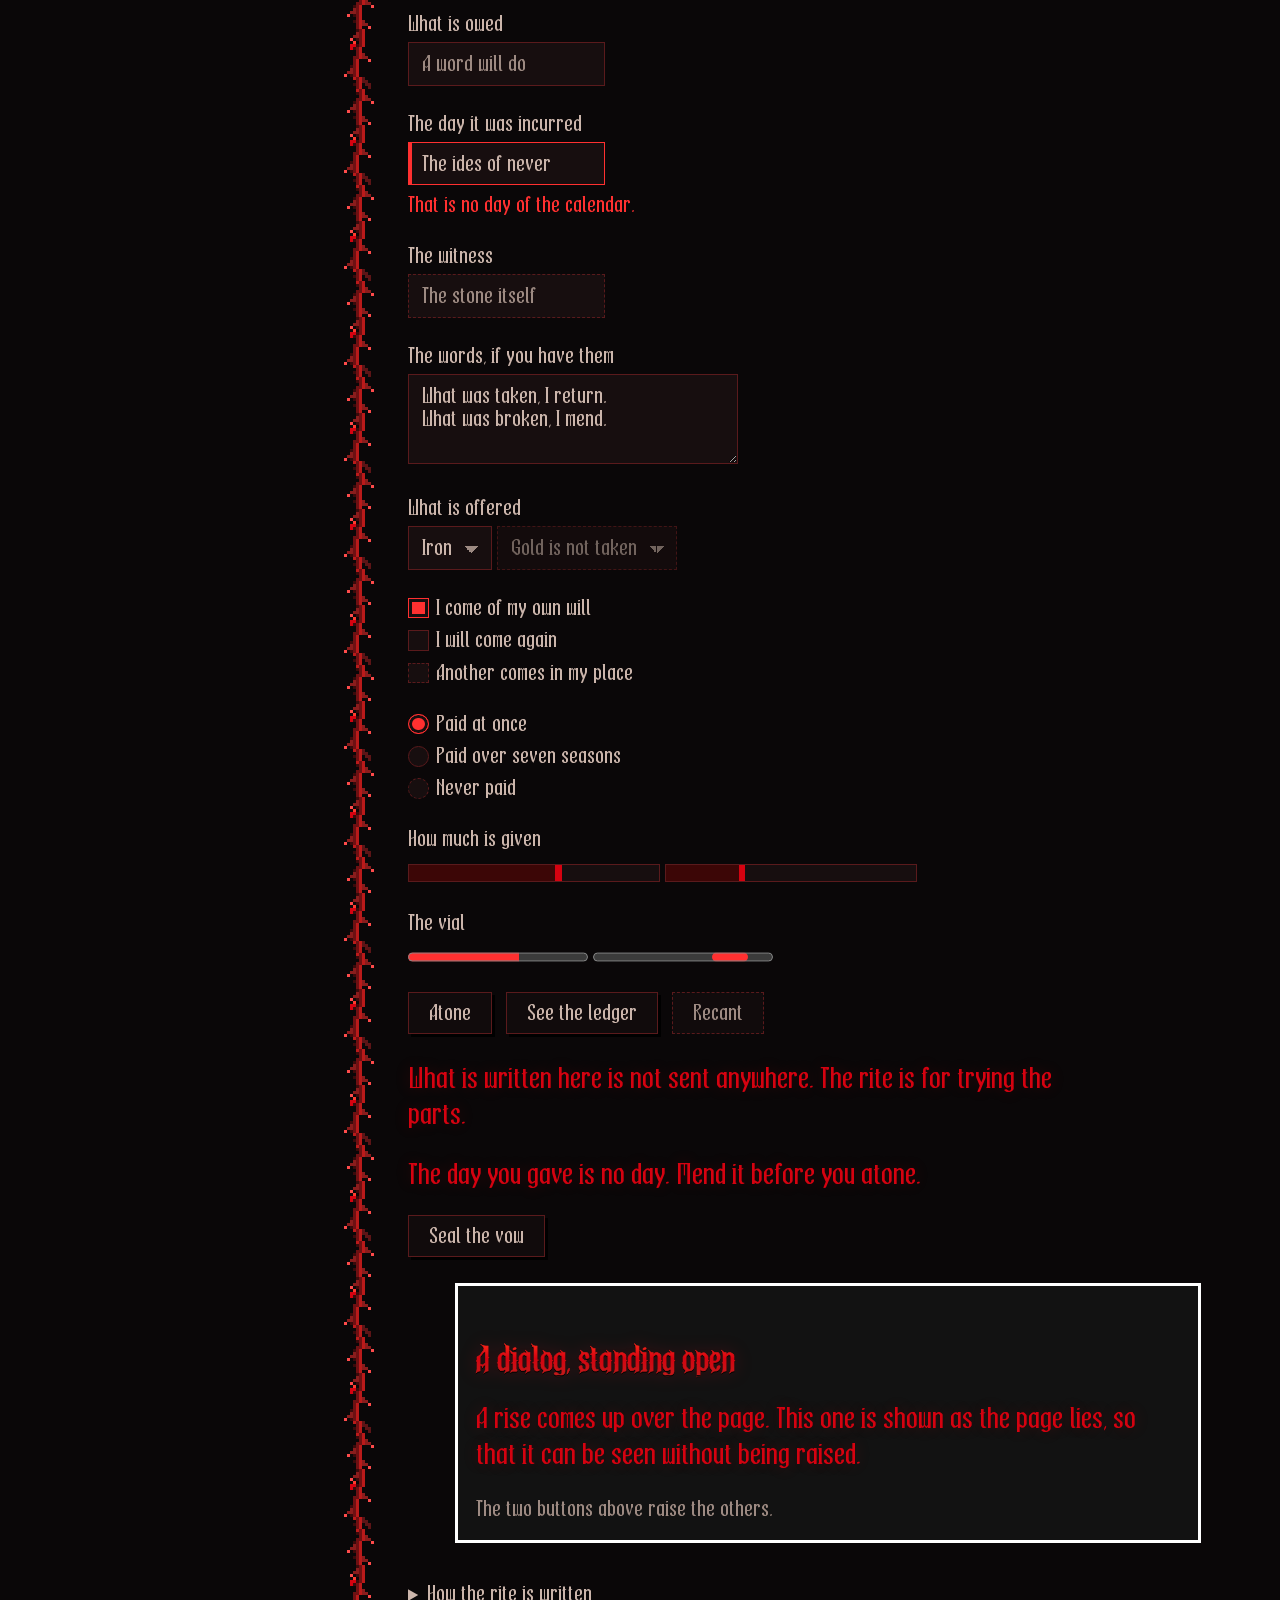
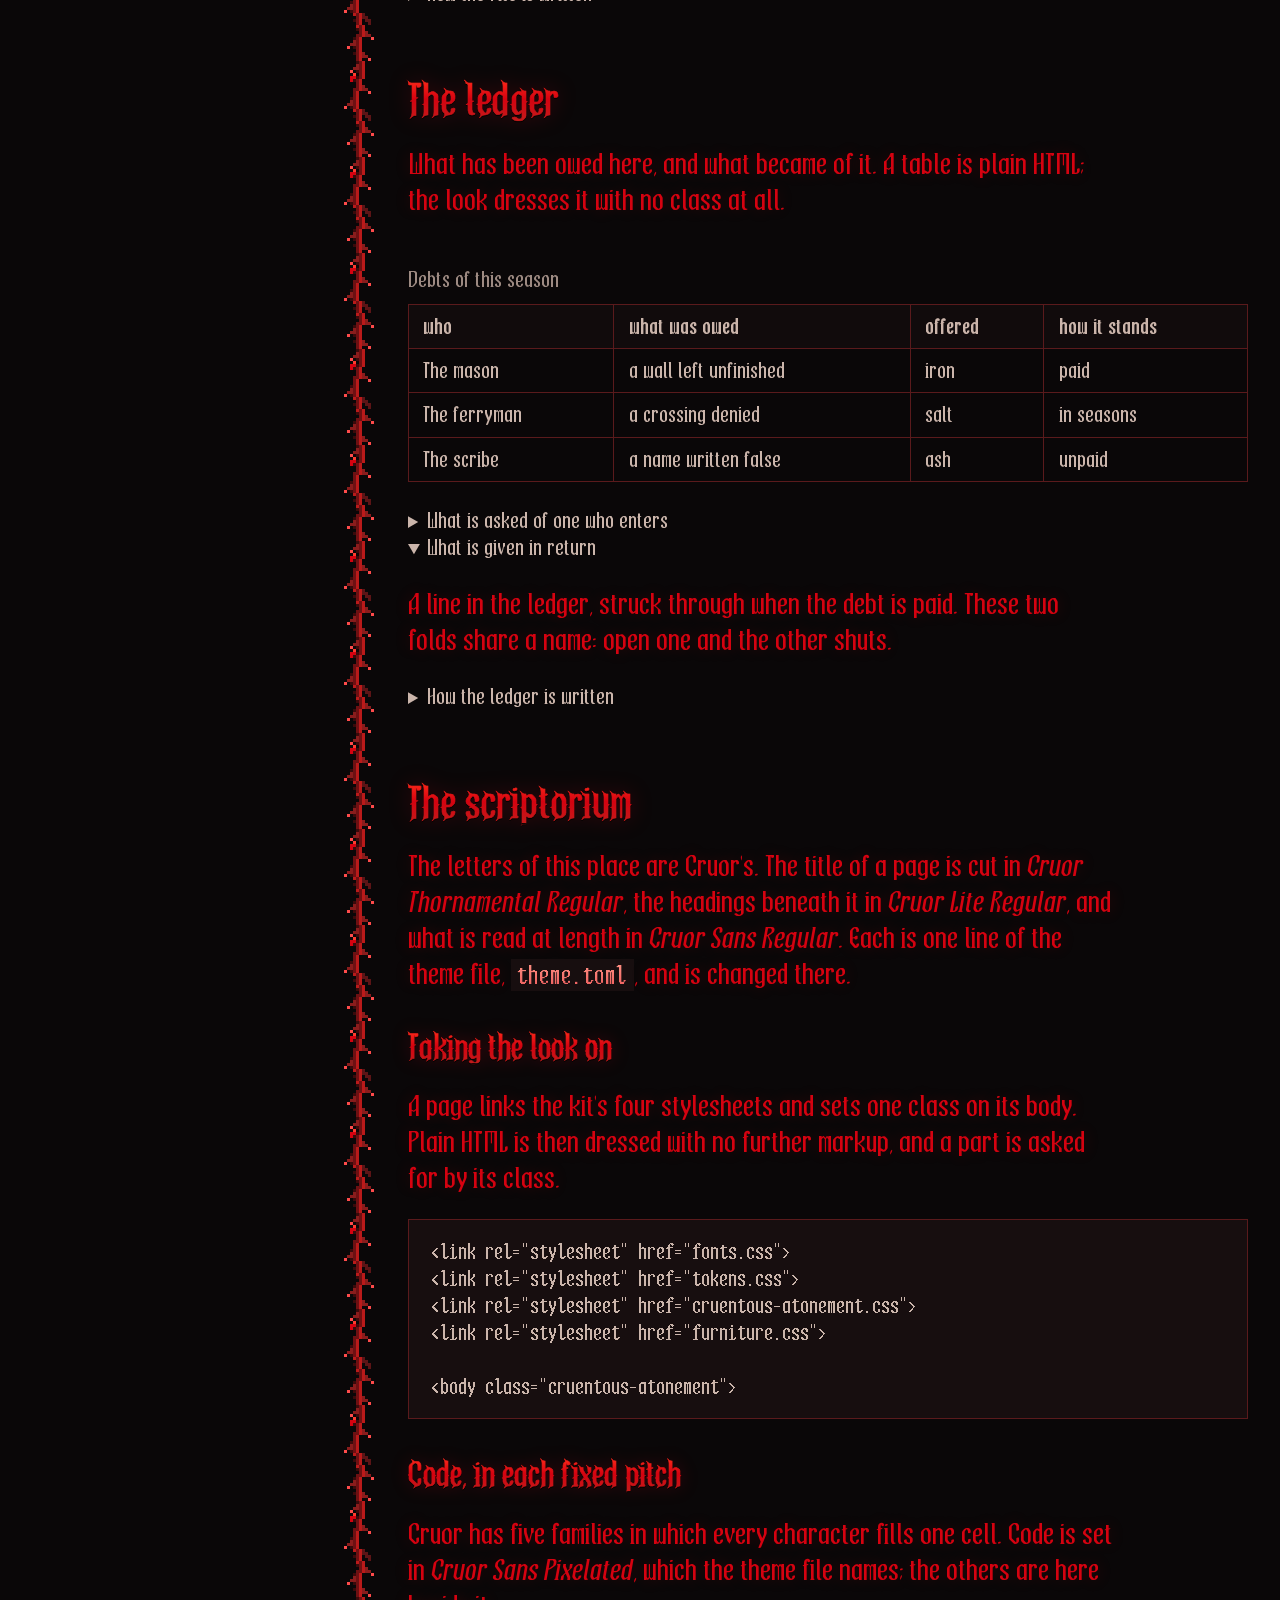
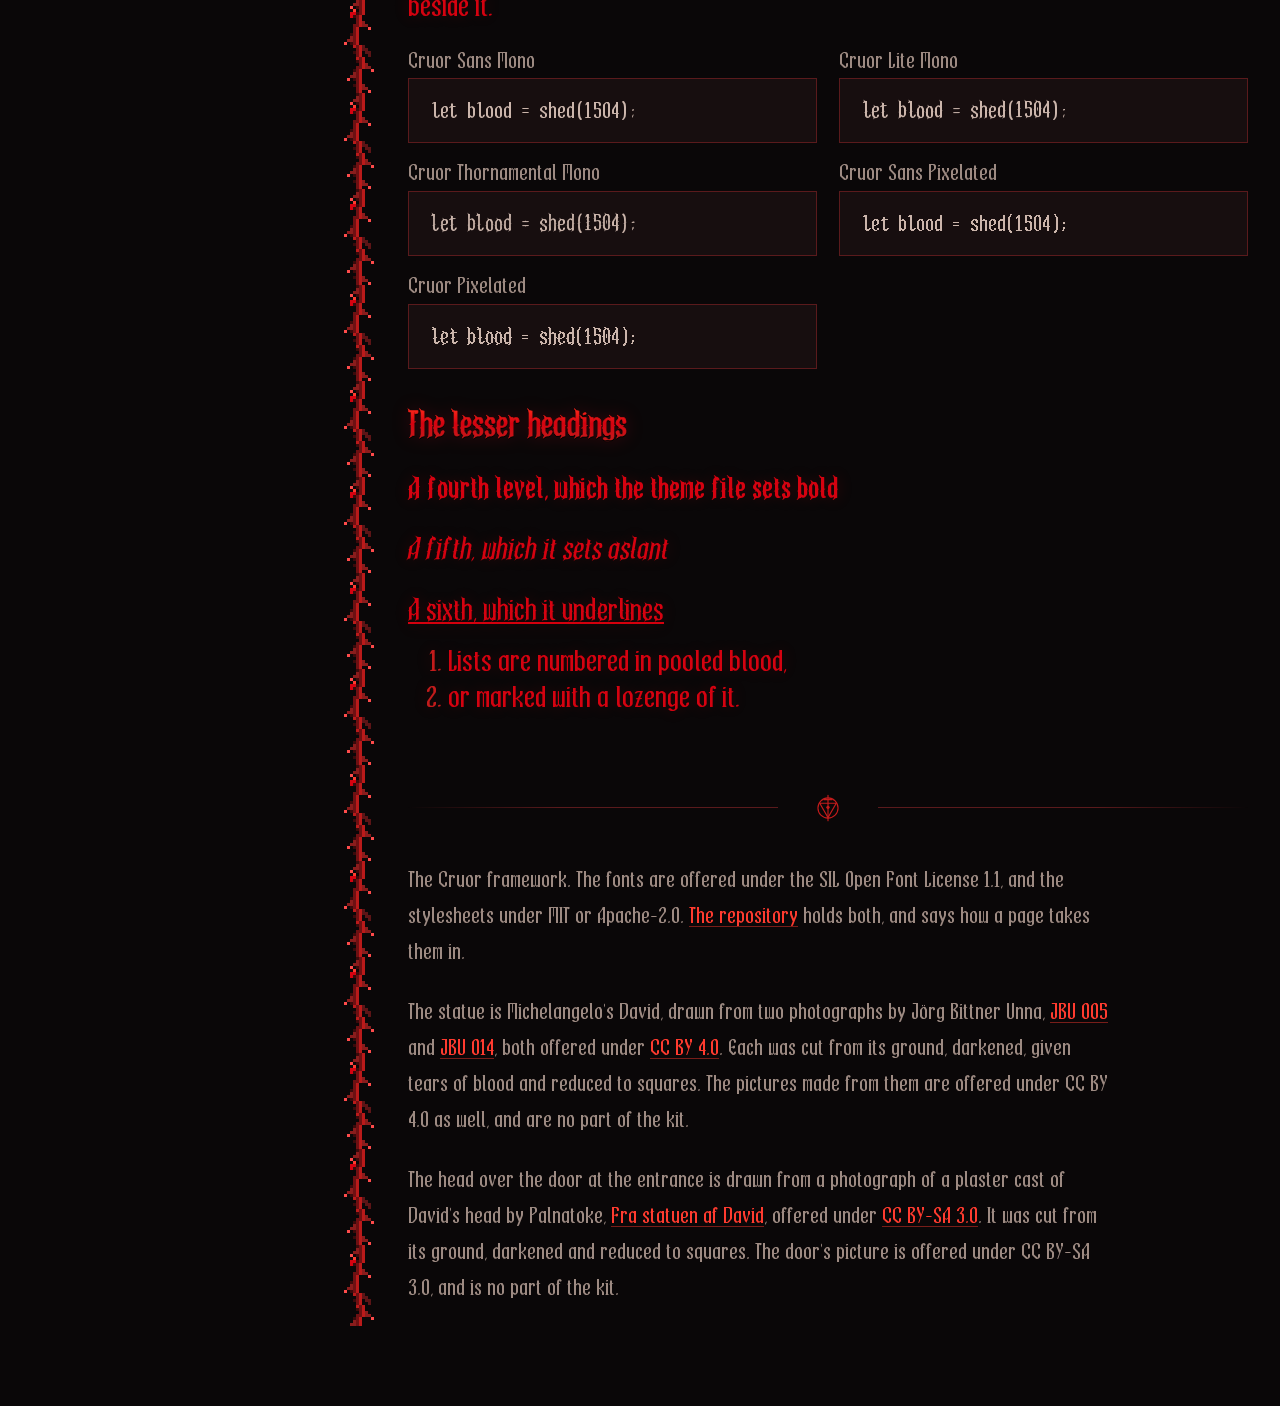
==== commit ba853359: "sprint-1: T-225 Open the showroom with the door, which bleeds and opens" ====
--- a/showroom/index.html
+++ b/showroom/index.html
@@ -10,6 +10,7 @@
 <link rel="stylesheet" href="../look/cruentous-atonement.css">
 <link rel="stylesheet" href="../look/furniture.css">
 <link rel="stylesheet" href="showroom.css">
+<script src="showroom.js"></script>
 </head>
 <body class="cruentous-atonement">
 
@@ -483,6 +484,7 @@
 <hr>
 <p><small>The Cruor framework. The fonts are offered under the SIL Open Font License 1.1, and the stylesheets under MIT or Apache-2.0. <a href="https://github.com/crussella0129/cruor-framework">The repository</a> holds both, and says how a page takes them in.</small></p>
 <p><small>The statue is Michelangelo's David, drawn from two photographs by Jörg Bittner Unna, <a href="https://commons.wikimedia.org/wiki/File:%27David%27_by_Michelangelo_FI_Acca_JBU_005.jpg">JBU 005</a> and <a href="https://commons.wikimedia.org/wiki/File:%27David%27_by_Michelangelo_FI_Acca_JBU_014.jpg">JBU 014</a>, both offered under <a href="https://creativecommons.org/licenses/by/4.0/">CC BY 4.0</a>. Each was cut from its ground, darkened, given tears of blood and reduced to squares. The pictures made from them are offered under CC BY 4.0 as well, and are no part of the kit.</small></p>
+<p><small>The head over the door at the entrance is drawn from a photograph of a plaster cast of David's head by Palnatoke, <a href="https://commons.wikimedia.org/wiki/File:Fra_statuen_af_David_DSCF0465.JPG">Fra statuen af David</a>, offered under <a href="https://creativecommons.org/licenses/by-sa/3.0/">CC BY-SA 3.0</a>. It was cut from its ground, darkened and reduced to squares. The door's picture is offered under CC BY-SA 3.0, and is no part of the kit.</small></p>
 </footer>
 
 </main>
--- a/showroom/showroom.css
+++ b/showroom/showroom.css
@@ -217,3 +217,39 @@
     grid-template-columns: minmax(0, 1fr);
   }
 }
+
+/* While the entrance is made ready, the place is not yet shown. */
+.entrance-waits body {
+  visibility: hidden;
+}
+
+/* The entrance, which the showroom's script lays over the place when a
+   visitor arrives and takes away when they are in. Its colours are the
+   look's, given by the script; here it is only laid out. */
+.entrance {
+  position: fixed;
+  inset: 0;
+  z-index: 10;
+  display: grid;
+  place-items: center;
+  overflow: hidden;
+  cursor: pointer;
+}
+
+.entrance-door {
+  width: min(100vw, calc(100vh * 880 / 564));
+  height: auto;
+}
+
+.entrance-grows,
+.entrance-opens {
+  transform-box: fill-box;
+}
+
+.entrance-grows {
+  transform-origin: top;
+}
+
+.entrance-opens {
+  transform-origin: center;
+}
